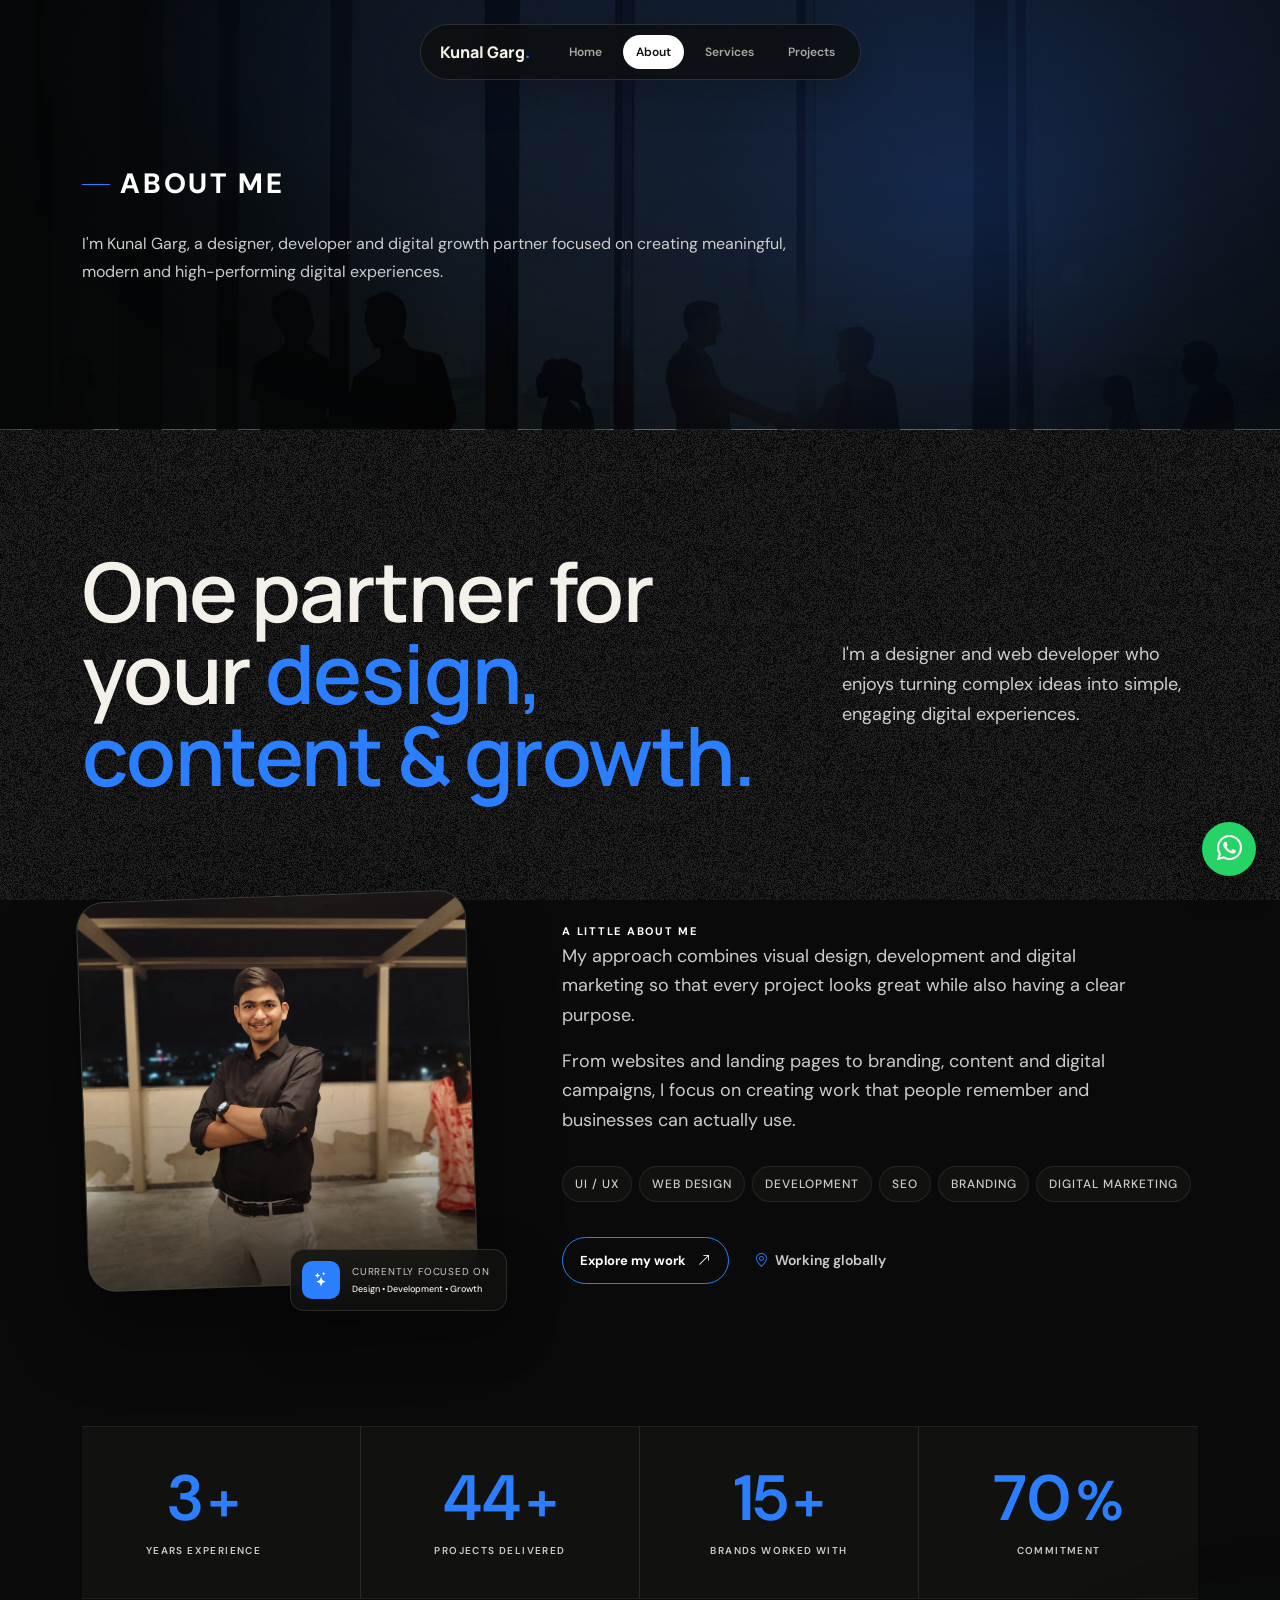
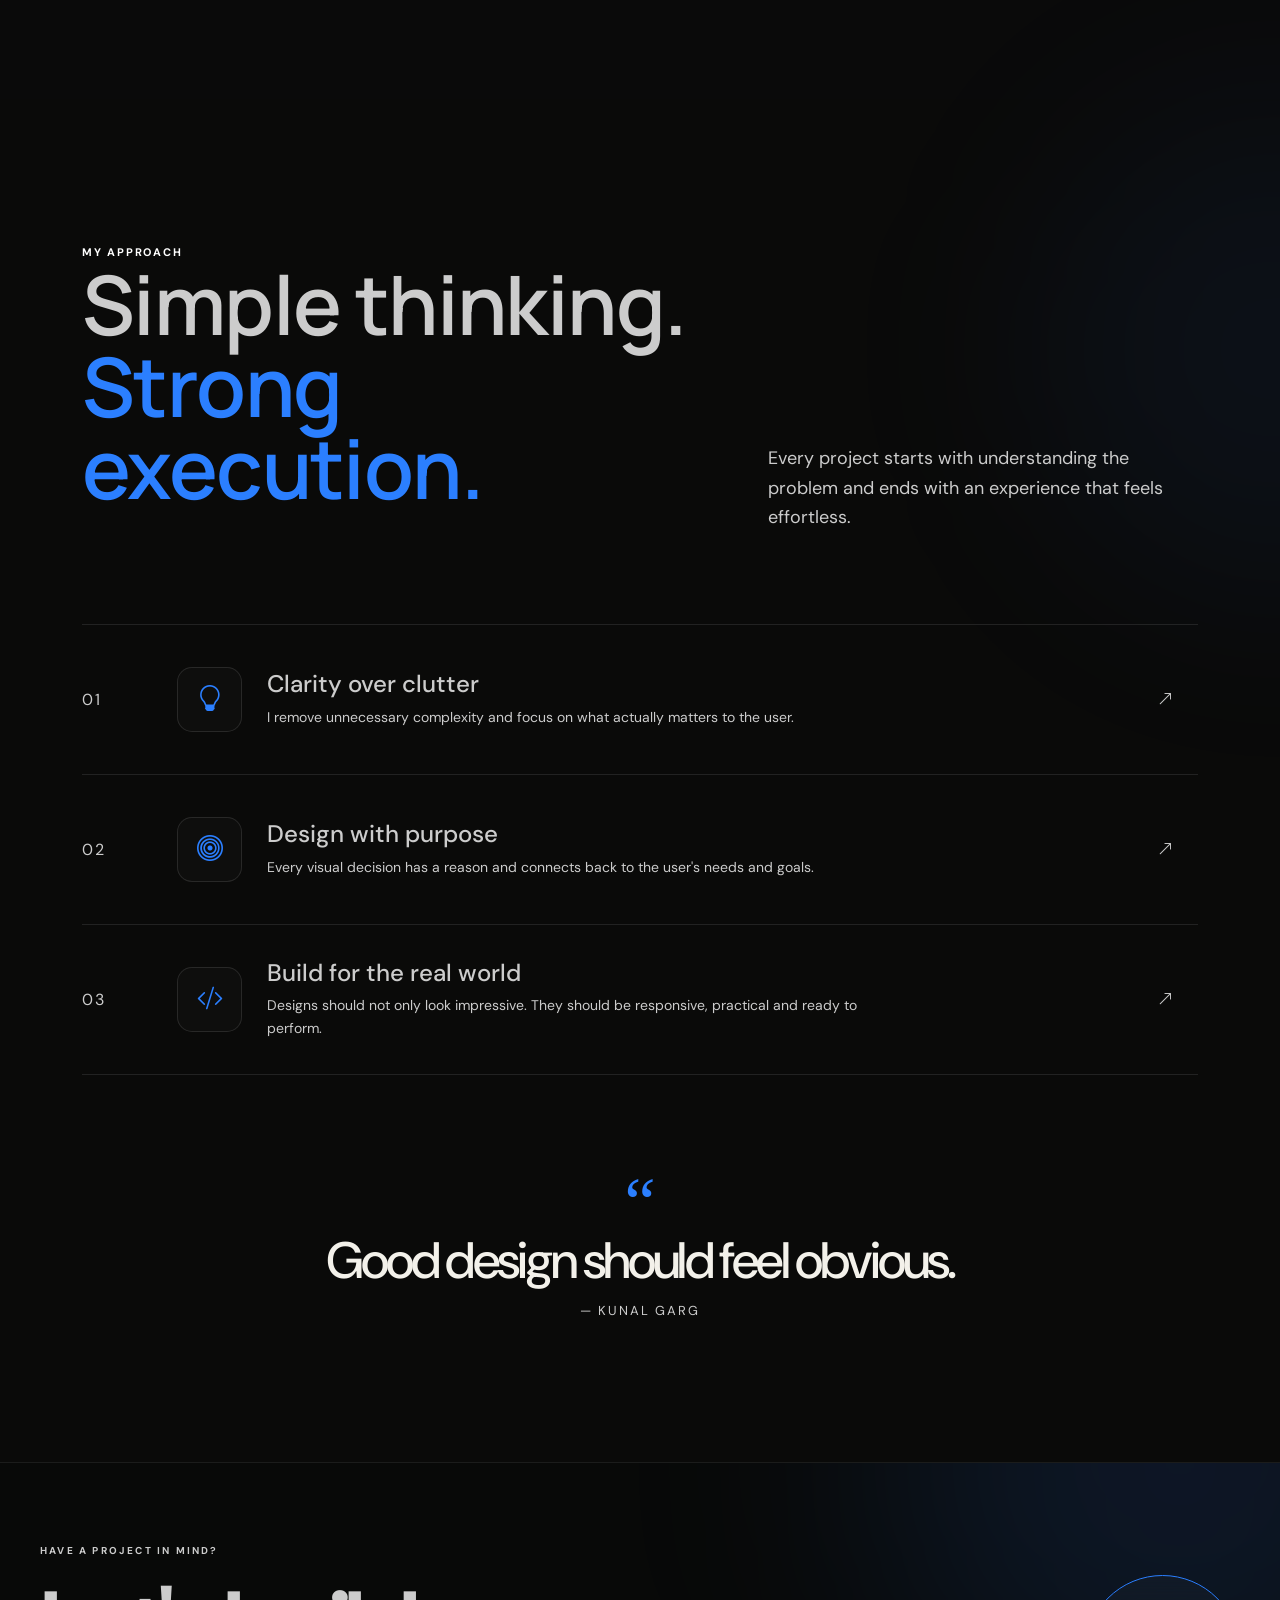
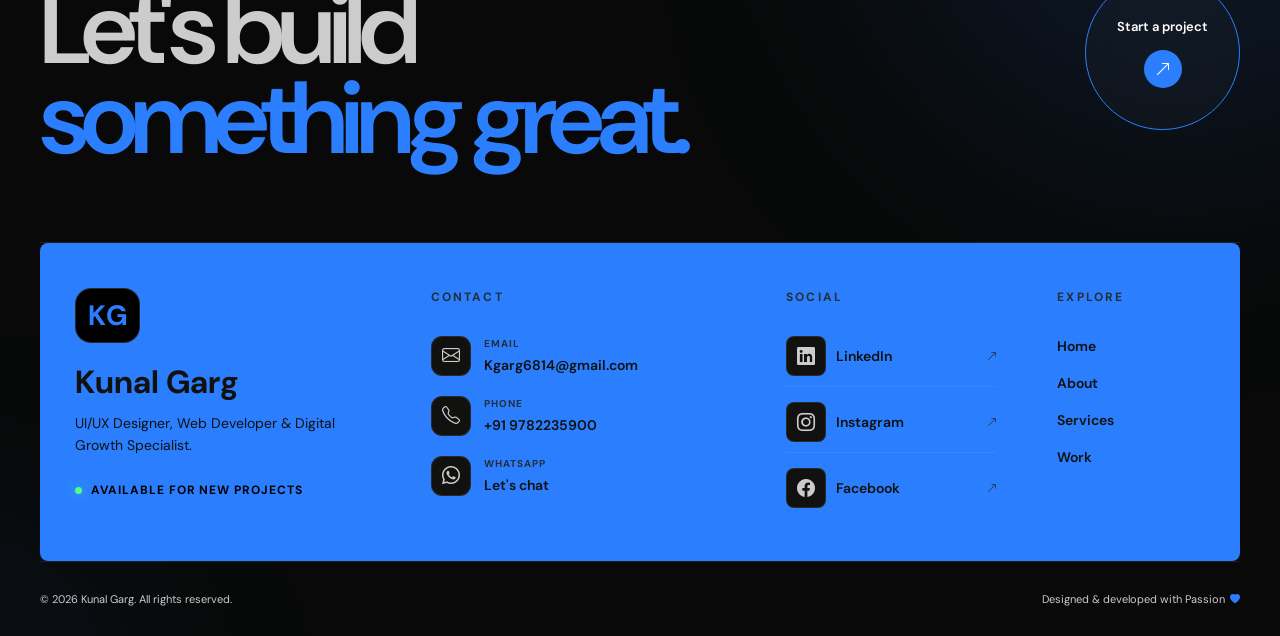
==== about.html @ 6b9005f3 "Add files via upload Updated Code files" ====
<!doctype html>
<html lang="en">

<head>
  <meta charset="utf-8">
  <meta name="viewport" content="width=device-width,initial-scale=1">
  <title>About — Kunal Garg</title>
  <link rel="stylesheet" href="https://cdn.jsdelivr.net/npm/bootstrap@5.3.8/dist/css/bootstrap.min.css">
  <link rel="stylesheet" href="https://cdn.jsdelivr.net/npm/bootstrap-icons@1.13.1/font/bootstrap-icons.min.css">
  <link rel="stylesheet" href="assets/css/style.css">
</head>

<body>
  <div class="noise"></div>
  <div class="progress"></div>
  <header class="site-header">
    <div class="header-shell">
      <a href="index.html" class="brand">Kunal Garg<span>.</span></a>
      <nav class="main-nav">
        <a href="index.html" class="">Home</a>
        <a href="about.html" class="active">About</a>
        <a href="services.html" class="">Services</a>
        <a href="projects.html" class="">Projects</a>
      </nav>
      <a class="header-cta" href="index.html#contact">Let's Talk</a>
      <button class="mobile-toggle" aria-label="Menu"><i></i><i></i></button>
    </div>
  </header>

  <main class="about-page">

    <!-- =====================================================
         ABOUT HERO BANNER
    ====================================================== -->

    <section class="about-top-banner page_top_banner">
      <div class="container">
        <div class="top_banner_inner">
          <div class="top_banner_lable reveal delay-2">
            <span class="banner-line"></span>
            ABOUT ME
          </div>
          <p class="reveal delay-3">
            I'm Kunal Garg, a designer, developer and digital
            growth partner focused on creating meaningful,
            modern and high-performing digital experiences.
          </p>
        </div>
      </div>
    </section>


    <section class="main_section_padding">
      <div class="container">
        <div class="row">
          <div class="col-md-8">
            <h1 class="display reveal delay-3">
             One partner for your <span class="highlighted_txt">design, content & growth.</span>
            </h1>
          </div>
          <div class="col-md-4 align-content-center">
              <p class="section-lead reveal delay-3">
                I'm a designer and web developer who enjoys
                turning complex ideas into simple, engaging
                digital experiences.
              </p>

          </div>
        </div>
        <div class="about-main-grid">
          <!-- IMAGE -->
          <div class="about-photo-column reveal left">
            <div class="about-photo-wrap">
              <div class="about-photo">
                <img src="assets/images/kunal-abt-img.webp" alt="Kunal Garg">
              </div>
            </div>
            <!-- Small floating card -->
            <div class="about-photo-card">
              <div class="photo-card-icon">
                <i class="bi bi-stars"></i>
              </div>
              <div>
                <small>Currently focused on</small>
                <strong>
                  Design • Development • Growth
                </strong>
              </div>
            </div>
          </div>

          <!-- CONTENT -->
          <div class="about-content reveal right">
            <span class="eyebrow">
              A LITTLE ABOUT ME
            </span>
            <div class="about-description">
              <p class="section-lead reveal visible">
                My approach combines visual design,
                development and digital marketing so that
                every project looks great while also having
                a clear purpose.
              </p>

              <p class="section-lead reveal visible">
                From websites and landing pages to branding,
                content and digital campaigns, I focus on
                creating work that people remember and
                businesses can actually use.
              </p>

            </div>


            <!-- SKILLS -->

            <div class="about-skills">

              <span>UI / UX</span>
              <span>WEB DESIGN</span>
              <span>DEVELOPMENT</span>
              <span>SEO</span>
              <span>BRANDING</span>
              <span>DIGITAL MARKETING</span>

            </div>


            <!-- CTA -->

            <div class="about-actions">

              <a href="#work" class="outline-btn">

                Explore my work

                <i class="bi bi-arrow-up-right"></i>

              </a>

              <span class="about-location">

                <i class="bi bi-geo-alt"></i>

                Working globally

              </span>

            </div>

          </div>

        </div>


        <!-- =================================================
                 STATS
            ================================================== -->

        <div class="about-stats reveal delay-1">

          <div class="about-stat">

            <div class="stat-number">
              <span class="counter" data-target="4">
                0
              </span>
              <span class="stat-plus">+</span>
            </div>

            <span class="stat-label">
              Years Experience
            </span>

          </div>


          <div class="about-stat">

            <div class="stat-number">
              <span class="counter" data-target="50">
                0
              </span>
              <span class="stat-plus">+</span>
            </div>

            <span class="stat-label">
              Projects Delivered
            </span>

          </div>


          <div class="about-stat">

            <div class="stat-number">
              <span class="counter" data-target="20">
                0
              </span>
              <span class="stat-plus">+</span>
            </div>

            <span class="stat-label">
              Brands Worked With
            </span>

          </div>


          <div class="about-stat">

            <div class="stat-number">
              <span class="counter" data-target="100">
                0
              </span>
              <span class="stat-plus">%</span>
            </div>

            <span class="stat-label">
              Commitment
            </span>

          </div>

        </div>

      </div>

    </section>


    <!-- =====================================================
         APPROACH
    ====================================================== -->

    <section class="about-approach">
      <div class="container">
        <div class="approach-header">
          <div class="reveal">
            <span class="eyebrow">
              MY APPROACH
            </span>

            <h2 class="display">
              Simple thinking.
              <span class="highlighted_txt">Strong execution.</span>
            </h2>

          </div>

          <p class="section-lead reveal delay-1">
            Every project starts with understanding the problem
            and ends with an experience that feels effortless.
          </p>

        </div>


        <div class="approach-list">

          <!-- 01 -->

          <div class="approach-item reveal delay-1">

            <div class="approach-number">
              01
            </div>

            <div class="approach-icon">
              <i class="bi bi-lightbulb"></i>
            </div>

            <div class="approach-content">

              <h3>
                Clarity over clutter
              </h3>

              <p>
                I remove unnecessary complexity and focus
                on what actually matters to the user.
              </p>

            </div>

            <div class="approach-arrow">
              <i class="bi bi-arrow-up-right"></i>
            </div>

          </div>


          <!-- 02 -->

          <div class="approach-item reveal delay-1">

            <div class="approach-number">
              02
            </div>

            <div class="approach-icon">
              <i class="bi bi-bullseye"></i>
            </div>

            <div class="approach-content">

              <h3>
                Design with purpose
              </h3>

              <p>
                Every visual decision has a reason and
                connects back to the user's needs and goals.
              </p>

            </div>

            <div class="approach-arrow">
              <i class="bi bi-arrow-up-right"></i>
            </div>

          </div>


          <!-- 03 -->

          <div class="approach-item reveal delay-2">

            <div class="approach-number">
              03
            </div>

            <div class="approach-icon">
              <i class="bi bi-code-slash"></i>
            </div>

            <div class="approach-content">

              <h3>
                Build for the real world
              </h3>

              <p>
                Designs should not only look impressive.
                They should be responsive, practical and
                ready to perform.
              </p>

            </div>

            <div class="approach-arrow">
              <i class="bi bi-arrow-up-right"></i>
            </div>

          </div>

        </div>


        <!-- Bottom quote -->

        <div class="about-quote reveal delay-1">

          <span class="quote-mark">“</span>

          <p>
            Good design should feel obvious.
          </p>

          <span class="quote-caption">
            — Kunal Garg
          </span>

        </div>

      </div>

    </section>

  </main>

  <footer class="portfolio-footer">
    <div class="footer-container">
      <div class="footer-cta reveal delay-2">
        <div class="footer-cta-content">

          <span class="footer-eyebrow">
            HAVE A PROJECT IN MIND?
          </span>

          <h2>
            Let's build
            <span>something great.</span>
          </h2>

        </div>

        <a href="#contact" class="footer-cta-btn">
          <span>Start a project</span>
          <i class="bi bi-arrow-up-right"></i>
        </a>

      </div>

      <div class="footer-main delay-3 reveal">
        <!-- BRAND -->
        <div class="footer-brand">
          <a href="index.html" class="footer-logo">
            K<span>G</span>
          </a>

          <h3>Kunal Garg</h3>

          <p>
            UI/UX Designer, Web Developer &
            Digital Growth Specialist.
          </p>

          <div class="footer-status">
            <span></span>
            Available for new projects
          </div>

        </div>


        <!-- CONTACT -->

        <div class="footer-column">

          <span class="footer-column-title">
            CONTACT
          </span>


          <a href="mailto:Kgarg6814@gmail.com" class="footer-contact-item">

            <div class="footer-icons">
              <i class="bi bi-envelope"></i>
            </div>

            <div>
              <small>Email</small>
              <strong>Kgarg6814@gmail.com</strong>
            </div>

          </a>


          <a href="tel:+919782235900" class="footer-contact-item">

            <div class="footer-icons">
              <i class="bi bi-telephone"></i>
            </div>

            <div>
              <small>Phone</small>
              <strong>+91 9782235900</strong>
            </div>

          </a>


          <a href="https://wa.me/+919782237999" target="_blank" class="footer-contact-item">

            <div class="footer-icons whatsapp-icon">
              <i class="bi bi-whatsapp"></i>
            </div>

            <div>
              <small>WhatsApp</small>
              <strong>Let's chat</strong>
            </div>

          </a>

        </div>


        <!-- SOCIAL -->

        <div class="footer-column">
          <span class="footer-column-title">
            SOCIAL
          </span>
          <div class="footer-social-list">
            <a href="https://www.linkedin.com/in/kunal-garg-26b4a5364?utm_source=share_via&utm_content=profile&utm_medium=member_android"
              target="_blank" class="footer-social-link ">
              <span>
                <i class="bi bi-linkedin"></i>
                LinkedIn
              </span>
              <i class="bi bi-arrow-up-right"></i>
            </a>

            <a href="https://www.instagram.com/brandora_digit?igsh=MWo5YmxwMGpnbDJoMA==" target="_blank"
              class="footer-social-link ">
              <span>
                <i class="bi bi-instagram"></i>
                Instagram
              </span>
              <i class="bi bi-arrow-up-right"></i>
            </a>

            <a href="https://www.facebook.com/share/199PNp9GaW/" target="_blank" class="footer-social-link ">
              <span>
                <i class="bi bi-facebook"></i>
                Facebook
              </span>
              <i class="bi bi-arrow-up-right"></i>
            </a>

          </div>

        </div>


        <!-- NAVIGATION -->
        <div class="footer-column">
          <span class="footer-column-title">
            EXPLORE
          </span>

          <nav class="footer-nav">
            <a href="index.html">Home</a>
            <a href="about.html">About</a>
            <a href="services.html">Services</a>
            <a href="projects.html">Work</a>
          </nav>

        </div>

      </div>

      <div class="footer-bottom">
        <span>
          © 2026 Kunal Garg. All rights reserved.
        </span>

        <span class="footer-made">
          Designed & developed with Passion
          <i class="bi bi-heart-fill"></i>
        </span>
      </div>
    </div>
  </footer>

  <!-- floating whatsapp btn -->
  <a class="whatsapp" href="https://wa.me/+919782237999" target="_blank" rel="noopener" aria-label="WhatsApp">
    <i class="bi bi-whatsapp"></i>
  </a>

  <button class="backtop" aria-label="Back to top"><i class="bi bi-arrow-up"></i></button>
  <div class="media-modal">
    <div class="modal-inner"></div>
  </div>
  <script src="https://cdn.jsdelivr.net/npm/bootstrap@5.3.8/dist/js/bootstrap.bundle.min.js"></script>
  <script src="assets/js/main.js"></script>
---- assets/css/style.css ----
@import url('https://fonts.googleapis.com/css2?family=DM+Sans:wght@400;500;600;700&family=Manrope:wght@400;500;600;700;800&display=swap');

:root {
  --bg: #0a0a0a;
  --bg-soft: #11110f;
  --paper: #f2f0e9;
  --light-txt: #cccccc;
  --ink: #242e38;
  --muted: #8d8b84;
  --line: rgba(255, 255, 255, .13);
  --line-dark: rgba(0, 0, 0, .12);
  --accent: #2b7fff;
  --white: #fff;
  --radius: 28px;
  --ease: cubic-bezier(.22, 1, .36, 1);
}

* {
  box-sizing: border-box
}

html {
  scroll-behavior: smooth
}

body {
  margin: 0;
  background: var(--bg);
  color: #f3f1ea;
  font-family: "DM Sans", sans-serif;
  overflow-x: hidden;
  -webkit-font-smoothing: antialiased;
}

body:before {
  content: "";
  position: fixed;
  inset: 0;
  pointer-events: none;
  z-index: -3;
  background: radial-gradient(circle at 50% 0, rgba(255, 255, 255, .055), transparent 38%);
}

main {
  position: relative;
  z-index: 1100;
}

.noise {
  position: fixed;
  inset: 0;
  z-index: 1000;
  pointer-events: none;
  opacity: .095;
  background-image: url("../noise.gif");
  background-size: 500px 700px;
  mix-blend-mode: screen;
}

a {
  text-decoration: none !important;
  color: inherit;
}

h2,
h3,
h4 {
  color: var(--light-txt);
}

.highlighted_txt {
  color: var(--accent);
}

.container {
  width: min(1180px, calc(100% - 44px));
  margin: auto
}

.section {
  padding: 150px 0;
  position: relative
}

.eyebrow {
  color: var(--white);
  text-transform: uppercase;
  letter-spacing: .16em;
  font-size: 11px;
  font-weight: 700;
  margin-bottom: 22px;
}

.display {
  font-family: "Manrope", sans-serif;
  font-weight: 600;
  letter-spacing: -1.6px;
  font-size: clamp(46px, 7vw, 82px);
  line-height: 100%;
  margin-bottom: 40px;
}

.section-lead {
  max-width: 650px;
  color: var(--light-txt);
  font-size: 18px;
  line-height: 1.65
}

.progress {
  position: fixed;
  top: 0;
  left: 0;
  width: 0;
  height: 2px;
  background: var(--accent);
  z-index: 2000
}

.site-header {
  position: fixed;
  top: 24px;
  left: 0;
  right: 0;
  z-index: 1199;
  display: flex;
  justify-content: center;
  pointer-events: none;
}

.header-shell {
  pointer-events: auto;
  display: flex;
  align-items: center;
  gap: 26px;
  padding: 10px 12px 10px 19px;
  border: 1px solid rgba(255, 255, 255, .13);
  border-radius: 999px;
  background: rgba(13, 13, 13, .72);
  backdrop-filter: blur(18px);
  -webkit-backdrop-filter: blur(18px);
  transition: 0.3s ease-in-out;
  box-shadow: 0 12px 40px rgba(0, 0, 0, .2);
}

.site-header.scrolled .header-shell {
  padding: 6px 8px 6px 15px;
  gap: 18px;
  background: var(--accent);
  border-color: transparent;
  color: #101010;
  transform: translateY(-10px) scale(.94);
  box-shadow: 0 18px 45px rgba(0, 0, 0, .32);
}

.brand {
  font-weight: 800;
  font-family: "Manrope";
  font-size: 16px;
  white-space: nowrap
}

.brand span {
  color: var(--accent)
}

.site-header.scrolled .brand span {
  color: #111
}

.main-nav {
  display: flex;
  align-items: center;
  gap: 8px
}

.main-nav a {
  padding: 8px 13px;
  border-radius: 999px;
  text-decoration: none;
  color: #aaa8a0;
  font-size: 12px;
  font-weight: 600;
  transition: .3s;
}

.main-nav a:hover,
.main-nav a.active {
  background: #fff;
  color: #111
}

.site-header.scrolled .main-nav a {
  color: #111
}

.site-header.scrolled .main-nav a:hover,
.site-header.scrolled .main-nav a.active {
  background: #111;
  color: #fff
}

.header-cta,
.mobile-toggle {
  display: none
}

/* .hero {
  min-height: 100svh;
  padding: 160px 0 50px;
  display: flex;
  align-items: center
}

.hero-grid {
  display: grid;
  grid-template-columns: 1fr minmax(330px, 470px) 1fr;
  align-items: center;
  gap: 30px;
  width: 100%;
}

.hero-name-line {
  display: flex;
  align-items: center;
  gap: 12px;
  color: var(--accent);
  font-size: 28px;
  font-weight: 600;
}

.hero-name-line:before {
  content: "";
  width: 34px;
  height: 1px;
  background: #777;
}

.hero-side {
  color: #a09e96;
}

.hero-side p {
  max-width: 320px;
  line-height: 1.7;
  font-size: 16px;
  color: var(--light-txt);
}

.hero-side.right {
  justify-self: end;
}

.hero-portrait-wrap {
  text-align: center;
}

.hero-portrait-wrap .scale {
  transition: transform 1.2s var(--ease);
}

.hero-portrait-wrap:hover .scale {
  transform: scale(1.025)
}

.hero-portrait {
  width: min(400px, 72vw);
  margin: auto;
  border-radius: 210px 210px 30px 30px;
  object-fit: cover;
  display: block;
  background: #252522;
  border: 1px solid rgba(255, 255, 255, .14);
}

.hero-portrait img {
  width: 100%;
  height: 100%;
  object-fit: cover;
  border-radius: 20px;
  margin-top: -50px;
}

.portrait-fallback {
  width: min(390px, 72vw);
  margin: auto;
  border-radius: 210px 210px 30px 30px;
  display: grid;
  place-items: center;
  background: #20201d;
  font: 800 110px "Manrope";
  color: #d7d5ce;
} */

.hi-switch {
  display: inline-flex;
  align-items: center;
  gap: 6px;
  margin-top: -18px;
  position: relative;
  padding: 10px 18px;
  border: 1px solid var(--line);
  background: rgba(20, 20, 18, .85);
  border-radius: 999px;
  font-weight: 700;
  font-size: 16px;
  box-shadow: 0 10px 35px rgba(0, 0, 0, .25);
}

.hi-icon {
  font-size: 18px;
  display: inline-block;
  transform-origin: 70% 80%
}

/* .hero-bottom {
  display: flex;
  justify-content: space-between;
  align-items: center;
  margin-top: 40px
}

.scroll-arrow {
  width: 44px;
  height: 44px;
  border: 1px solid var(--line);
  border-radius: 50%;
  display: grid;
  place-items: center;
  color: #aaa
} */

.work-heading {
  display: flex;
  justify-content: space-between;
  align-items: end;
  gap: 30px;
  margin-bottom: 55px
}

.work-grid {
  display: grid;
  grid-template-columns: repeat(2, 1fr);
  gap: 55px 22px
}

.work-cta {
  margin-top: 60px;
  text-align: center;
}

.work-card {
  display: block;
  text-decoration: none;
  min-width: 0
}

.work-card.large {
  grid-column: span 2
}

.media-frame {
  position: relative;
  overflow: hidden;
  border-radius: var(--radius);
  background: #1a1a18;
  aspect-ratio: 1.45/1
}

.work-card.large .media-frame {
  aspect-ratio: 2.05/1
}

.media-frame img,
.media-frame video {
  width: 100%;
  height: 100%;
  object-fit: cover;
  display: block;
  transition: 1s var(--ease);
  filter: saturate(.8)
}

.work-card:hover .media-frame img,
.work-card:hover .media-frame video {
  transform: scale(1.055);
  filter: saturate(1)
}

.media-overlay {
  position: absolute;
  inset: 0;
  background: linear-gradient(135deg, rgba(0, 0, 0, .1), rgba(0, 0, 0, .4));
  transition: .5s
}

.work-card:hover .media-overlay {
  background: rgba(0, 0, 0, .12)
}

.media-badge,
.play-btn {
  position: absolute;
  top: 18px;
  right: 18px;
  padding: 8px 14px;
  border-radius: 999px;
  background: rgba(255, 255, 255, .9);
  color: #111;
  font-size: 16px;
  letter-spacing: 0.8px;
  font-weight: 800;
  backdrop-filter: blur(10px);
}

.play-btn {
  width: 54px;
  height: 54px;
  padding: 0;
  display: grid;
  place-items: center;
  top: 50%;
  right: 50%;
  transform: translate(50%, -50%);
  font-size: 23px;
  opacity: .95
}

.work-meta {
  display: flex;
  justify-content: space-between;
  gap: 20px;
  padding: 20px 4px 0
}

.work-meta h3 {
  font: 600 28px "Manrope";
  letter-spacing: -.035em;
  margin: 0 0 7px;
}

.work-meta p {
  color: var(--light-txt);
  font-size: 16px;
  line-height: 1.55;
  margin: 0;
  max-width: 480px;
}

.work-type {
  font-size: 13px;
  color: var(--light-txt);
  text-transform: uppercase;
  letter-spacing: .13em;
  white-space: nowrap;
  padding-top: 5px
}

.outline-btn {
  display: inline-flex;
  align-items: center;
  gap: 12px;
  padding: 13px 17px;
  border: 1px solid var(--accent);
  border-radius: 999px;
  text-decoration: none;
  font-size: 13px;
  font-weight: 700;
  transition: .35s var(--ease);
  color: var(--white);

}

.outline-btn:hover {
  background: var(--accent);
  color: #111;
  border-color: var(--bg-soft);
  transform: translateY(-3px)
}

/* About us page*/

.about-top-banner {
  background: radial-gradient(circle at 80% 50%, rgba(50, 120, 255, .11), transparent 32%), url('../images/about-us-banner.jpg');
}

.services_top_banner {
  background: radial-gradient(circle at 80% 50%, rgba(50, 120, 255, .11), transparent 32%), url('../images/services-banner.jpg');
}

.page_top_banner {
  position: relative;
  min-height: 430px;
  isolation: isolate;
  display: flex;
  align-items: center;
  overflow: hidden;
  border-bottom: 1px solid rgba(255, 255, 255, .07);
}

.page_top_banner::before {
  content: "";
  position: absolute;
  inset: 0;
  z-index: -1;
  background:
    /* subtle blue glow */
    radial-gradient(circle at 75% 45%,
      rgba(50, 120, 255, 0.18) 0%,
      rgba(50, 120, 255, 0.05) 25%,
      transparent 55%),

    /* dark side gradient */
    linear-gradient(90deg,
      rgba(5, 6, 6, 0.96) 0%,
      rgba(5, 6, 6, 0.82) 20%,
      rgba(5, 6, 6, 0.55) 35%,
      rgba(5, 6, 6, 0.78) 100%),

    /* overall darkness */
    linear-gradient(180deg,
      rgba(5, 6, 6, 0.45) 0%,
      rgba(5, 6, 6, 0.60) 100%);
}

/* Extra soft contrast layer */
.page_top_banner::after {
  content: "";
  position: absolute;
  width: 100%;
  height: 500px;
  right: -150px;
  top: -200px;
  border-radius: 50%;
  background: rgba(50, 120, 255, .08);
  filter: blur(100px);
  pointer-events: none;
}

.top_banner_inner {
  position: relative;

  z-index: 2;

  max-width: 900px;

  padding: 100px 0 80px;
}


.top_banner_lable {
  display: flex;
  align-items: center;
  gap: 10px;
  margin-bottom: 25px;
  color: var(--white);
  font-size: 28px;
  font-weight: 800;
  letter-spacing: .10em;
  text-transform: uppercase;
}

.banner-line {
  width: 28px;

  height: 1px;

  background: var(--accent);
}

.top_banner_inner h1 {
  margin: 0;
  max-width: 950px;
  font-size: clamp(55px, 7vw, 92px);
  line-height: .91;
  letter-spacing: -.06em;
  font-weight: 600;
}


.top_banner_inner h1 span {
  color: var(--accent);
  display: block;
}


.top_banner_inner p {
  max-width: 720px;
  margin: 20px 0 0;
  color: var(--light-txt);
  font-size: 16px;
  line-height: 1.75;
}

/* =========================================================
   ABOUT MAIN
========================================================= */

.main_section_padding {
  padding: 120px 0 100px;
}


.about-main-grid {
  display: grid;
  grid-template-columns: 420px 1fr;
  align-items: center;
  gap: 60px;
  margin-top: 40px;
}


/* =========================================================
   IMAGE
========================================================= */

.about-photo-column {
  position: relative;

  padding: 20px 30px 40px 0;
}


.about-photo-wrap {
  position: relative;

  width: 100%;

  aspect-ratio: 1 / 1;
}


.about-photo {
  position: relative;

  width: 100%;
  height: 100%;

  overflow: hidden;

  border-radius: 28px;

  border: 1px solid rgba(255, 255, 255, .14);

  background: #1b1c1a;

  box-shadow:
    0 35px 80px rgba(0, 0, 0, .45);

  transform: rotate(-2deg);

  transition:
    transform .8s cubic-bezier(.22, 1, .36, 1);
}


.about-photo::before {
  content: "";

  position: absolute;

  inset: 0;

  z-index: 2;

  background:
    linear-gradient(180deg,
      transparent 50%,
      rgba(0, 0, 0, .65));

  pointer-events: none;
}


.about-photo img {
  width: 100%;
  height: 100%;

  object-fit: cover;

  filter: saturate(.85);

  transition:
    transform 1s cubic-bezier(.22, 1, .36, 1);
}


.about-photo-wrap:hover .about-photo {
  transform: rotate(0deg) scale(1.02);
}


.about-photo-wrap:hover img {
  transform: scale(1.05);
}

/* =========================================================
   FLOATING IMAGE CARD
========================================================= */

.about-photo-card {
  position: absolute;

  z-index: 10;

  right: -5px;

  bottom: 15px;

  display: flex;

  align-items: center;

  gap: 12px;

  max-width: 230px;

  padding: 11px 16px 11px 11px;

  border: 1px solid rgba(255, 255, 255, .12);

  border-radius: 14px;

  background: rgba(18, 18, 17, .82);

  backdrop-filter: blur(16px);

  box-shadow: 0 20px 50px rgba(0, 0, 0, .35);

  animation: aboutFloat 5s ease-in-out infinite;
}


@keyframes aboutFloat {

  0%,
  100% {
    transform: translateY(0);
  }

  50% {
    transform: translateY(-8px);
  }

}


.photo-card-icon {
  width: 38px;
  height: 38px;

  flex-shrink: 0;

  display: grid;

  place-items: center;

  border-radius: 10px;

  background: var(--accent);

  color: white;

  font-size: 14px;
}


.about-photo-card small {
  display: block;

  margin-bottom: 4px;

  color: var(--light-txt);

  font-size: 10px;

  text-transform: uppercase;

  letter-spacing: .08em;
}


.about-photo-card strong {
  display: block;

  color: var(--paper);

  font-size: 9px;

  font-weight: 500;

  line-height: 1.4;
}


/* =========================================================
   ABOUT CONTENT
========================================================= */

.about-content {
  max-width: 650px;
}

.about-description {
  max-width: 570px;
}

.about-description p:last-child {
  margin-bottom: 0;
}


/* =========================================================
   SKILLS
========================================================= */

.about-skills {
  display: flex;

  flex-wrap: wrap;

  gap: 7px;

  margin-top: 30px;
}


.about-skills span {
  padding: 8px 12px;
  border: 1px solid rgba(255, 255, 255, .09);
  border-radius: 100px;
  color: var(--light-txt);
  background: var(--bg-soft);
  font-size: 12px;
  font-weight: 500;
  letter-spacing: .08em;
  transition: .3s ease;
}

.about-skills span:hover {
  background-color: var(--accent);
  border-color: var(--accent);
  color: var(--bg-soft);
  transform: translateY(-2px);
}


/* =========================================================
   BUTTON
========================================================= */

.about-actions {
  display: flex;

  align-items: center;

  gap: 25px;

  margin-top: 35px;
}

.about-location {
  display: flex;
  align-items: center;
  gap: 7px;
  color: var(--light-txt);
  font-size: 14px;
  font-weight: 600;
}


.about-location i {
  color: var(--accent);
}


/* =========================================================
   STATS
========================================================= */

.about-stats {
  display: grid;
  grid-template-columns: repeat(4, 1fr);
  margin-top: 100px;
  border-top: 1px solid rgba(255, 255, 255, .10);
  border-bottom: 1px solid rgba(255, 255, 255, .10);
}


.about-stat {
  position: relative;
  display: flex;
  justify-content: center;
  flex-direction: column;
  align-items: center;
  padding: 40px 35px;
  border-right: 1px solid rgba(255, 255, 255, .10);
  background-color: var(--bg-soft);
}


.about-stat:first-child {
  padding-left: 0;
}


.about-stat:last-child {
  border-right: 0;
}


.stat-number {
  display: flex;
  align-items: baseline;
  color: var(--accent);
  font-size: clamp(50px, 5vw, 82px);
  line-height: 1;
  font-weight: 600;
}


.stat-plus {
  margin-left: 5px;
  color: var(--accent);
  font-size: 56px;
}

.stat-label {
  display: block;
  margin-top: 12px;
  color: var(--light-txt);
  font-size: 10px;
  font-weight: 600;
  letter-spacing: .14em;
  text-transform: uppercase;
}


/* =========================================================
   APPROACH
========================================================= */

.about-approach {
  position: relative;

  padding: 140px 0 120px;

  background: #0a0a09;
}


.about-approach::before {
  content: "";

  position: absolute;

  width: 500px;
  height: 500px;

  right: -250px;
  top: 0;

  border-radius: 50%;

  background: rgba(50, 120, 255, .06);

  filter: blur(100px);

  pointer-events: none;
}


.approach-header {
  position: relative;

  z-index: 2;

  display: flex;

  justify-content: space-between;

  align-items: flex-end;

  gap: 30px;

  margin-bottom: 75px;
}

/* =========================================================
   APPROACH LIST
========================================================= */

.approach-list {
  position: relative;

  z-index: 2;

  border-top: 1px solid rgba(255, 255, 255, .10);
}


.approach-item {
  display: grid;

  grid-template-columns: 70px 65px 1fr 40px;

  align-items: center;

  gap: 25px;

  min-height: 150px;

  border-bottom: 1px solid rgba(255, 255, 255, .10);

  transition:
    padding .45s ease,
    background .45s ease;
}


.approach-item:hover {
  padding-left: 20px;

  background: rgba(50, 120, 255, .025);
}


.approach-number {
  color: var(--light-txt);
  font-size: 16px;
  letter-spacing: .12em;
}

.approach-icon {
  width: 65px;
  height: 65px;
  display: grid;
  place-items: center;
  border: 1px solid rgba(255, 255, 255, .11);
  border-radius: 15px;
  color: var(--accent);
  background: rgba(255, 255, 255, .02);
  font-size: 26px;
  transition: .4s ease;
}


.approach-item:hover .approach-icon {
  background: var(--accent);

  border-color: var(--accent);

  color: white;

  transform: rotate(-5deg) scale(1.05);
}


.approach-content h3 {
  margin: 0 0 7px;
  color: var(--light-txt);
  font-size: 24px;
  font-weight: 500;
}


.approach-content p {
  max-width: 600px;

  margin: 0;

  color: var(--light-txt);

  font-size: 14px;

  line-height: 1.65;
}


.approach-arrow {
  color: var(--light-txt);
  font-size: 15px;
  transition: .4s ease;
}


.approach-item:hover .approach-arrow {
  color: var(--accent);

  transform: rotate(45deg);
}


/* =========================================================
   QUOTE
========================================================= */

.about-quote {
  position: relative;

  z-index: 2;

  padding: 110px 0 20px;

  text-align: center;
}


.quote-mark {
  display: block;

  color: var(--accent);

  font-family: Georgia, serif;

  font-size: 70px;

  line-height: .5;
}


.about-quote p {
  margin: 15px 0 12px;
  font-size: clamp(32px, 4vw, 58px);
  line-height: 1;
  letter-spacing: -.055em;
  font-weight: 500;
}


.quote-caption {
  color: var(--light-txt);
  font-size: 13px;
  letter-spacing: .15em;
  text-transform: uppercase;
}


/* =========================================================
   TABLET
========================================================= */

@media (max-width: 991px) {

  .about-container {
    width: calc(100% - 50px);
  }


  .about-main-grid {
    grid-template-columns: 1fr;

    gap: 80px;
  }


  .about-photo-column {
    max-width: 500px;

    margin: auto;
  }


  .about-content {
    max-width: 700px;
  }


  .about-stats {
    grid-template-columns: 1fr 1fr;
  }


  .about-stat:nth-child(2) {
    border-right: 0;
  }


  .about-stat:nth-child(-n+2) {
    border-bottom: 1px solid rgba(255, 255, 255, .10);
  }


  .approach-header {
    flex-direction: column;

    align-items: flex-start;

    gap: 25px;
  }

}


/* =========================================================
   MOBILE
========================================================= */

@media (max-width: 600px) {

  .about-container {
    width: calc(100% - 32px);
  }


  .page_top_banner {
    min-height: 380px;
  }


  .top_banner_inner {
    padding: 80px 0 60px;
  }


  .top_banner_inner h1 {
    font-size: 52px;
  }


  .top_banner_inner p {
    font-size: 12px;
  }


  .main_section_padding {
    padding: 85px 0 70px;
  }


  .about-photo-column {
    padding-right: 15px;
  }


  .about-photo-card {
    right: -5px;

    bottom: 5px;

    max-width: 205px;
  }


  .about-content h2 {
    font-size: 43px;
  }


  .about-description p {
    font-size: 12px;
  }


  .about-actions {
    flex-wrap: wrap;
  }


  .about-stats {
    margin-top: 80px;
  }


  .about-stat {
    padding: 30px 20px;
  }


  .about-stat:first-child {
    padding-left: 20px;
  }


  .stat-number {
    font-size: 45px;
  }


  .stat-plus {
    font-size: 20px;
  }


  .stat-label {
    font-size: 7px;
  }


  .about-approach {
    padding: 90px 0;
  }


  .approach-header {
    margin-bottom: 50px;
  }


  .approach-header h2 {
    font-size: 46px;
  }

  .approach-item {
    grid-template-columns: 30px 48px 1fr;

    gap: 12px;

    min-height: 125px;
  }


  .approach-item:hover {
    padding-left: 8px;
  }


  .approach-icon {
    width: 45px;
    height: 45px;

    border-radius: 12px;

    font-size: 15px;
  }


  .approach-content h3 {
    font-size: 16px;
  }


  .approach-content p {
    font-size: 9px;
  }


  .approach-arrow {
    display: none;
  }


  .about-quote {
    padding-top: 80px;
  }


  .about-quote p {
    font-size: 35px;
  }

}

/* about end */

/* services page */

/* .services_tab_wrap p.section-lead {
  font-size: 13px;
  font-weight: 300;
  color: var(--paper);
}

.filter-tabs {
    display: flex;
    flex-wrap: wrap;
    gap: 10px;
    margin-bottom: 50px;
    margin-top: 20px;
}

.filter-btn {
    border: 1px solid var(--bg-soft);
    background: var(--bg-soft);
    color: var(--white);
    border-radius: 999px;
    padding: 10px 20px;
    letter-spacing: 0.9px;
    font: 500 14px "DM Sans";
    cursor: pointer;
    transition: .3s;
}

.filter-btn:hover, .filter-btn.active {
    background: var(--accent);
    color: var(--bg-soft);
    border-color: var(--accent);
}

.service-grid {
  display: grid;
  grid-template-columns: repeat(3, 1fr);
  gap: 10px
}

.service-card {
  min-height: 260px;
  border: 1px solid var(--line);
  border-radius: 24px;
  padding: 26px;
  background: linear-gradient(145deg, #121211, #0d0d0c);
  transition: .45s var(--ease);
}

.service-card:hover {
  transform: translateY(-7px);
  border-color: #5b5a54;
  background: #161614
}

.service-card.is-hidden {
  display: none
}

.service-card-top {
  display: flex;
  justify-content: space-between;
  align-items: center;
}

.service-card-top span.service-number {
  font-size: 18px;
  color: var(--light-txt);
}

.service-icon {
  width: 65px;
  height: 65px;
  border: 1px solid #34342f;
  border-radius: 15px;
  display: grid;
  place-items: center;
  color: var(--accent);
  font-size: 28px;
  background: #00000060;
  backdrop-filter: blur(2px);
}

.service-card h3 {
  font: 700 17px "Manrope";
  letter-spacing: -.025em;
  margin: 0 0 10px;
  line-height: 1.15
}

.service-card p {
  font-size: 13px;
  line-height: 1.6;
  color: #7e7c75;
  margin: 0
} */
/* services page new */
/* =========================================================
   SERVICES SECTION
========================================================= */

.services-section {
    position: relative;
    padding: 0 0px 100px;
    /* background: radial-gradient(circle at 15% 15%, rgba(45, 127, 249, .08), transparent 28%),
    radial-gradient(circle at 85% 70%, rgba(45, 127, 249, .06), transparent 30%),
    #0a0a0a; */
    overflow: hidden;
}


/* subtle background grid */

.services-section::before {
  content: "";
  position: absolute;
  inset: 0;
  pointer-events: none;

  background-image:
    linear-gradient(rgba(255, 255, 255, .018) 1px, transparent 1px),
    linear-gradient(90deg, rgba(255, 255, 255, .018) 1px, transparent 1px);

  background-size: 55px 55px;

  mask-image: linear-gradient(to bottom,
      rgba(0, 0, 0, .8),
      transparent 90%);
}


/* =========================================================
   INTRO
========================================================= */

.services-intro {
  position: relative;
  max-width: 760px;
  margin-bottom: 55px;
}

.services-eyebrow {
  display: inline-flex;
  align-items: center;
  gap: 8px;

  margin-bottom: 18px;

  color: var(--accent);
  font-size: 12px;
  font-weight: 700;
  letter-spacing: 1.5px;
}

.services-eyebrow i {
  font-size: 14px;
}

.services-intro h2 {
  margin: 0;

  font-size: clamp(38px, 5vw, 64px);
  line-height: 1.05;

  font-weight: 700;
  letter-spacing: -2.5px;
}

.services-intro h2 span {
  color: var(--accent);
}

.services-intro p {
  max-width: 620px;

  margin: 22px 0 0;

  color: #858585;
  font-size: 16px;
  line-height: 1.8;
}


/* =========================================================
   FILTER
========================================================= */

.services-filter-wrap {
  position: relative;
  margin-bottom: 28px;
}

.services-filter-heading {
  margin-bottom: 16px;
  color: var(--light-txt);
  font-size: 13px;
}

.services-filter-heading span {
  display: inline-flex;
  align-items: center;
  gap: 8px;
}

.services-filter-heading i {
  color: var(--accent);
}


/* Tabs */

.services-tabs {
  display: flex;
  flex-wrap: nowrap;
  gap: 8px;

  padding: 6px;

  border: 1px solid #242424;
  border-radius: 18px;

  background: rgba(18, 18, 18, .85);

  overflow-x: auto;
  scrollbar-width: none;
}

.services-tabs::-webkit-scrollbar {
  display: none;
}

.services-tabs .nav-item {
  flex: 0 0 auto;
}

.services-tabs .nav-link {
    border: 0;
    border-radius: 12px;
    padding: 10px 20px;
    color: var(--light-txt);
    background: transparent;
    font-size: 14px;
    font-weight: 500;
    letter-spacing: 1px;
    white-space: nowrap;
    transition: color .3s ease,
    background .3s ease,
    box-shadow .3s ease,
    transform .3s ease;
}

.services-tabs .nav-link:hover {
  color: #000000;
  background: var(--accent);
}

.services-tabs .nav-link.active {
  color: #000000;
  background: var(--accent);
  box-shadow:
    0 8px 25px rgba(45, 127, 249, .20);
}

.services-tabs .nav-link.active:hover {
  background: var(--accent);
}


/* =========================================================
   TAB CONTENT
========================================================= */

.services-tab-content {
  position: relative;
}

.services-tab-content .tab-pane {
  animation: servicesFade .45s ease both;
}

@keyframes servicesFade {

  from {
    opacity: 0;
    transform: translateY(12px);
  }

  to {
    opacity: 1;
    transform: translateY(0);
  }

}


/* =========================================================
   SERVICES GRID
========================================================= */

.services-grid {
  display: grid;

  grid-template-columns:
    repeat(3, minmax(0, 1fr));

  gap: 14px;
}


/* =========================================================
   SERVICE CARD
========================================================= */

.service-card {
    position: relative;
    min-height: 280px;
    padding: 28px;
    border: 1px solid #292929;
    border-radius: 24px;
    background: linear-gradient(145deg,
      rgba(25, 25, 25, .96),
      rgba(12, 12, 12, .96));
    overflow: hidden;
    transition: transform .4s cubic-bezier(.2, .8, .2, 1),
    border-color .4s ease,
    box-shadow .4s ease;
}


/* blue glow */

.service-card::before {
  content: "";

  position: absolute;

  width: 170px;
  height: 170px;

  right: -100px;
  bottom: -110px;

  border-radius: 50%;

  background: rgba(45, 127, 249, .15);

  filter: blur(35px);

  opacity: 0;

  transition: opacity .4s ease;
}


/* top highlight */

.service-card::after {
  content: "";

  position: absolute;

  left: 0;
  right: 0;
  top: 0;

  height: 1px;

  background:
    linear-gradient(90deg,
      transparent,
      rgba(45, 127, 249, .6),
      transparent);

  opacity: 0;

  transition: opacity .4s ease;
}


.service-card:hover {
  transform: translateY(-6px);

  border-color: rgba(45, 127, 249, .42);

  box-shadow:
    0 20px 50px rgba(0, 0, 0, .35),
    0 0 35px rgba(45, 127, 249, .05);
}

.service-card:hover::before,
.service-card:hover::after {
  opacity: 1;
}


/* =========================================================
   CARD TOP
========================================================= */

.service-top {
  display: flex;

  align-items: flex-start;
  justify-content: space-between;

  margin-bottom: 42px;
}


.service-icon {
  width: 58px;
  height: 58px;

  display: flex;
  align-items: center;
  justify-content: center;

  border: 1px solid #303030;
  border-radius: 16px;

  background: #111;

  color: var(--accent);

  font-size: 22px;

  transition:
    background .35s ease,
    border-color .35s ease,
    transform .35s ease;
}


.service-card:hover .service-icon {
  border-color: rgba(45, 127, 249, .5);
  background: rgba(45, 127, 249, .08);

  transform: translateY(-2px);
}


.service-number {
  color: var(--light-txt);
  font-size: 14px;
  font-weight: 700;
  letter-spacing: 1px;
  transition: color .3s ease;
}


.service-card:hover .service-number {
  color: var(--accent);
}


/* =========================================================
   CARD CONTENT
========================================================= */

.service-card h3 {
    position: relative;
    margin: 0 0 12px;
    color: var(--paper);
    font-size: 20px;
    font-weight: 500;
}


.service-card p {
    position: relative;
    max-width: 380px;
    margin: 0;
    color: var(--light-txt);
    font-size: 14px;
    line-height: 1.60;
}


/* =========================================================
   CATEGORY TAG
========================================================= */

.service-tag {
  position: absolute;

  left: 28px;
  bottom: 25px;

  display: inline-flex;
  align-items: center;

  padding: 6px 11px;

  border: 1px solid #292929;
  border-radius: 50px;

  color: #6f6f6f;

  background: #101010;

  font-size: 10px;
  font-weight: 600;
  letter-spacing: .5px;

  transition:
    color .3s ease,
    border-color .3s ease,
    background .3s ease;
}


.service-card:hover .service-tag {
  color: #fff;

  border-color: rgba(45, 127, 249, .35);

  background: rgba(45, 127, 249, .08);
}


/* =========================================================
   RESPONSIVE
========================================================= */

@media (max-width: 1199px) {

  .services-grid {
    grid-template-columns:
      repeat(2, minmax(0, 1fr));
  }

}


@media (max-width: 767px) {

  .services-section {
    padding: 75px 0;
  }

  .services-intro {
    margin-bottom: 38px;
  }

  .services-intro h2 {
    font-size: 38px;
    letter-spacing: -1.5px;
  }

  .services-intro p {
    font-size: 14px;
  }

  .services-tabs {
    border-radius: 15px;
  }

  .services-tabs .nav-link {
    padding: 10px 15px;
    font-size: 12px;
  }

  .services-grid {
    grid-template-columns: 1fr;
    gap: 12px;
  }

  .service-card {
    min-height: 285px;
    padding: 24px;
    border-radius: 20px;
  }

  .service-top {
    margin-bottom: 35px;
  }

  .service-card h3 {
    font-size: 18px;
  }

  .service-card p {
    font-size: 13px;
  }

  .service-tag {
    left: 24px;
    bottom: 22px;
  }

}


@media (max-width: 420px) {

  .services-intro h2 {
    font-size: 32px;
  }

  .service-card {
    min-height: 275px;
  }

}

/* services page new end */
.feedback {
  background: #121211
}

.testimonial-wrap {
  margin-top: 60px
}

.testimonial-slide {
  display: none;
  grid-template-columns: 1.5fr .7fr;
  border: 1px solid var(--line);
  border-radius: 32px;
  overflow: hidden;
  min-height: 510px;
}

.testimonial-slide.active {
  display: grid;
  animation: slideIn .7s var(--ease)
}

@keyframes slideIn {
  from {
    opacity: 0;
    transform: translateY(18px)
  }

  to {
    opacity: 1;
    transform: none
  }
}

.testimonial-main {
  padding: 55px
}

.quote {
  font: 800 70px "Manrope";
  line-height: .7;
  color: #55534e
}

.testimonial-main blockquote {
  font: 500 clamp(24px, 3vw, 42px) "Manrope";
  line-height: 1.18;
  letter-spacing: -.04em;
  margin: 25px 0 45px
}

.reviewer {
  display: flex;
  align-items: center;
  gap: 13px
}

.reviewer-avatar {
  width: 42px;
  height: 42px;
  border-radius: 50%;
  display: grid;
  place-items: center;
  background: #2a2a26;
  color: var(--accent);
  font-weight: 800
}

.reviewer strong {
  display: block;
  font-size: 13px
}

.reviewer small {
  display: block;
  color: var(--light-txt);
  margin-top: 3px
}

.result-panel {
  background: var(--accent);
  color: #111;
  padding: 55px;
  display: flex;
  flex-direction: column;
  justify-content: space-between
}

.result-panel strong {
  font: 800 90px "Manrope";
  letter-spacing: -.08em
}

.result-panel p {
  font-size: 16px;
  line-height: 1.6;
  max-width: 230px;
  font-weight: 600;
}

.slider-controls {
  display: flex;
  justify-content: space-between;
  align-items: center;
  margin-top: 20px
}

.slider-dots {
  display: flex;
  gap: 7px
}

.slider-dot {
  width: 7px;
  height: 7px;
  border: 0;
  border-radius: 50%;
  background: #45443f;
  padding: 0
}

.slider-dot.active {
  background: var(--accent)
}

.slider-arrows {
  display: flex;
  gap: 7px
}

.slider-arrows button {
  width: 42px;
  height: 42px;
  border: 1px solid #333;
  border-radius: 50%;
  background: transparent;
  color: #fff;
  cursor: pointer;
  transition: all 0.3s var(--ease);
}

.slider-arrows button:hover {
  background: var(--accent);
  color: #000;
}

.why-grid {
  display: grid;
  grid-template-columns: 1fr 1fr;
  gap: 80px;
  align-items: start
}

.why-list {
  border-top: 1px solid var(--line)
}

.why-item {
  padding: 27px 12px;
  border-bottom: 1px solid var(--line);
  display: grid;
  grid-template-columns: 35px 1fr;
  gap: 10px;
  transition: all 0.3s var(--ease);
}

.why-item:hover {
  background-color: var(--accent);
  color: var(--bg-soft);
}

.why-item:hover h3,
.why-item:hover p,
.why-item:hover .why-no {
  color: var(--bg-soft);
}

.why-item:hover i {
  transform: rotate(45deg);
  font-size: 18px;
}

.why-no {
  color: var(--light-txt);
  font-size: 22px;
}

.why-item h3 {
  margin: 0 0 7px;
  font: 600 24px "Manrope"
}

.why-item p {
  margin: 0;
  color: var(--light-txt);
  font-size: 15px;
  line-height: 1.6
}

.process {
  background: #f2f0e9;
  color: #111;
  width: 100%;
  max-width: 1440px;
  margin: 0 auto;
  padding: 40px;
  border-radius: 20px;
}

.process-head h2.display {
  color: var(--bg-soft);
  margin-bottom: 40px;
}

.process .eyebrow {
  color: var(--bg-soft);
}

.process-head .section-lead {
  color: #77756f;
}

.process-grid {
  display: grid;
  grid-template-columns: repeat(4, 1fr);
  gap: 12px;
  margin-top: 60px
}

.process-card {
  border: 1px solid var(--line-dark);
  border-radius: 25px;
  padding: 26px;
  min-height: 290px;
  transition: .4s
}

.process-card:hover {
  background: var(--bg-soft);
  color: #fff;
  transform: translateY(-7px)
}

.process-no {
  font: 700 13px "Manrope";
  color: #888;
  display: block;
  margin-bottom: 40px;
}

.process-card h3 {
  font: 700 24px "Manrope";
  margin: 0 0 10px;
  color: var(--muted);
}

.process-card p {
  font-size: 15px;
  line-height: 1.6;
  color: var(--muted);
  margin-bottom: 0;
  font-weight: 500;
}

.process-card:hover p,
.process-card:hover h3 {
  color: var(--light-txt);
}

.process-icon {
  width: 64px;
  height: 64px;
  display: grid;
  place-items: center;
  border: 1px solid rgba(255, 255, 255, .14);
  border-radius: 18px;
  background: rgba(255, 255, 255, .035);
  color: var(--accent);
  font-size: 35px;
  backdrop-filter: blur(12px);
  transition: .4s ease;
  margin-bottom: 20px;
}

.process-card:hover .process-icon {
  background: var(--accent);
  color: #fff;
  border-color: var(--accent);
  transform: translateY(-5px) rotate(-5deg);
}

.contact {
  background: var(--bg-soft);
  color: #111
}

.contact-grid {
  display: grid;
  grid-template-columns: 1fr 1fr;
  gap: 90px
}

.contact-form {
  display: grid;
  gap: 20px
}

.contact-form label {
  font-size: 12px;
  text-transform: uppercase;
  letter-spacing: .1em;
  color: var(--light-txt);
}

.contact-form input,
.contact-form select,
.contact-form textarea {
  display: block;
  width: 100%;
  margin-top: 8px;
  padding: 15px 10px;
  border-radius: 8px;
  border: 1px solid var(--white);
  background: transparent;
  outline: 0;
  font: 17px "DM Sans";
  color: var(--white);
}

.contact-form input:focus,
.contact-form select:focus,
.contact-form textarea:focus {
  border-color: var(--accent);
}

.contact-form textarea {
  resize: vertical
}

.form-row {
  display: grid;
  grid-template-columns: 1fr 1fr;
  gap: 18px
}

.contact-form button {
  width: max-content;
  background-color: transparent;
}

/* footer {
  background: var(--accent);
  border-top: 1px solid var(--line);
  padding: 65px 0 25px
}

.footer-grid {
  display: grid;
  grid-template-columns: 2fr 1fr 1fr 1fr;
  gap: 0px
}

.footer-brand {
  font: 800 28px "Manrope";
  color: var(--bg);
  margin-bottom: 10px;
  font-weight: 800;
}

.footer-grid p {
  color: #fff;
  font-size: 14px;
}

.footer-brand span {
  color: var(--accent)
}

footer small {
  display: block;
  color: var(--bg);
  text-transform: uppercase;
  letter-spacing: .1em;
  font-size: 12px;
  margin-bottom: 10px
}

footer a {
  font-size: 16px;
  text-decoration: none;
  color: var(--bg);
}

.footer-social {
  display: flex;
  flex-wrap: wrap;
  gap: 12px
}

.copyright {
  margin-top: 55px;
  padding-top: 20px;
  border-top: 1px solid var(--line);
  color: var(--bg);
  font-size: 10px
} */
/* =========================================================
   PREMIUM PORTFOLIO FOOTER
========================================================= */

.portfolio-footer {
  position: relative;

  overflow: hidden;

  background: #080908;

  color: #f3f1ea;

  border-top: 1px solid rgba(255, 255, 255, .08);
}

.portfolio-footer::before {
  content: "";
  position: absolute;
  width: 600px;
  height: 600px;
  right: -200px;
  top: -300px;
  border-radius: 50%;
  background: rgba(50, 120, 255, .12);
  filter: blur(130px);
  pointer-events: none;
}


.portfolio-footer::after {
  content: "";
  position: absolute;
  width: 400px;
  height: 400px;
  left: -250px;
  bottom: -250px;
  border-radius: 50%;
  background: rgba(50, 120, 255, .06);
  filter: blur(100px);
  pointer-events: none;
}

.footer-container {
  position: relative;
  z-index: 2;
  width: min(1350px, calc(100% - 80px));
  margin: auto;
}

.footer-cta {

  min-height: 380px;

  display: flex;

  align-items: center;

  justify-content: space-between;

  gap: 60px;

  border-bottom: 1px solid rgba(255, 255, 255, .10);
}


.footer-eyebrow {
  display: block;

  margin-bottom: 25px;

  color: var(--light-txt);

  font-size: 10px;

  font-weight: 700;

  letter-spacing: .22em;
}


.footer-cta h2 {
  margin: 0;

  max-width: 850px;

  font-size: clamp(55px, 8vw, 120px);

  line-height: .88;

  letter-spacing: -.07em;

  font-weight: 600;
}


.footer-cta h2 span {
  display: block;

  color: var(--accent);
}


/* =========================================================
   CTA BUTTON
========================================================= */

.footer-cta-btn {

  flex-shrink: 0;

  width: 155px;
  height: 155px;

  display: flex;

  flex-direction: column;

  align-items: center;

  justify-content: center;

  gap: 14px;

  border: 1px solid var(--accent);

  border-radius: 50%;

  color: #fff;

  text-decoration: none;

  background: rgba(255, 255, 255, .025);

  backdrop-filter: blur(15px);

  transition:
    background .45s ease,
    transform .45s ease,
    border-color .45s ease;
}


.footer-cta-btn span {
  font-size: 13px;
  font-weight: 600;
}


.footer-cta-btn i {
  width: 38px;
  height: 38px;

  display: grid;

  place-items: center;

  border-radius: 50%;

  background: var(--accent);

  transition: .4s ease;
}


.footer-cta-btn:hover {

  color: #fff;

  background: var(--accent);

  border-color: var(--accent);

  transform: rotate(-8deg) scale(1.05);
}


.footer-cta-btn:hover i {

  background: #fff;

  color: var(--accent);

  transform: rotate(45deg);
}


/* =========================================================
   MAIN FOOTER
========================================================= */

.footer-main {
  display: grid;
  grid-template-columns: 1.4fr 1.4fr 1fr .7fr;
  gap: 60px;
  padding: 45px 35px;
  background-color: var(--accent);
  border-radius: 8px;
}


/* =========================================================
   BRAND
========================================================= */

.footer-logo {
  width: 65px;
  height: 55px;
  display: flex;
  align-items: center;
  justify-content: center;
  margin-bottom: 20px;
  border: 1px solid rgba(255, 255, 255, .16);
  border-radius: 16px;
  background: #000;
  color: var(--accent);
  text-decoration: none;
  font-size: 28px;
  font-weight: 700;
  transition: .2s ease;
}

.footer-logo:hover {
  background: var(--bg-soft);
  border-color: var(--accent);
  color: var(--white);
  transform: rotate(-7deg);
}




.footer-brand h3 {
  margin: 0 0 10px;
  font-size: 32px;
  color: var(--bg-soft);
  font-weight: 700;
}


.footer-brand p {
  max-width: 280px;
  margin: 0;
  color: var(--bg-soft);
  font-size: 14px;
  line-height: 1.6;
}


/* =========================================================
   STATUS
========================================================= */

.footer-status {
  display: flex;
  align-items: center;
  gap: 9px;
  margin-top: 25px;
  color: #000;
  font-size: 12px;
  font-weight: 700;
  text-transform: uppercase;
  letter-spacing: .08em;
}

.footer-status span {

  width: 7px;
  height: 7px;

  border-radius: 50%;

  background: #4dff88;

  box-shadow: 0 0 12px rgba(77, 255, 136, .5);

  animation: footerPulse 2s infinite;
}


@keyframes footerPulse {

  0%,
  100% {
    opacity: 1;
  }

  50% {
    opacity: .4;
  }

}


/* =========================================================
   COLUMN
========================================================= */

.footer-column-title {
  display: block;
  margin-bottom: 30px;
  color: var(--ink);
  font-size: 12px;
  font-weight: 700;
  letter-spacing: .18em;
}


/* =========================================================
   CONTACT
========================================================= */

.footer-contact-item {

  display: flex;

  align-items: center;

  gap: 13px;

  margin-bottom: 20px;

  text-decoration: none;

  transition: .3s ease;
}


.footer-icons {
  width: 40px;
  height: 40px;
  display: grid;
  place-items: center;
  flex-shrink: 0;
  border: 1px solid rgba(255, 255, 255, .10);
  border-radius: 11px;
  background: var(--bg-soft);
  color: var(--light-txt);
  font-size: 18px;
  transition: .3s ease;
}


.footer-contact-item small {
  display: block;
  margin-bottom: 4px;
  color: var(--ink);
  font-size: 10px;
  font-weight: 700;
  text-transform: uppercase;
  letter-spacing: .1em;
}

.footer-contact-item strong {
  display: block;
  color: var(--bg-soft);
  font-size: 14px;
  font-weight: 600;
}


.footer-contact-item:hover {
  transform: translateX(5px);
}


.footer-contact-item:hover .footer-icons {
  background: var(--bg-soft);
  border-color: var(--accent);
  color: var(--white);
}


.footer-contact-item:hover strong {
  color: #fff;
}

/* =========================================================
   SOCIAL
========================================================= */

.footer-social-list {

  display: flex;

  flex-direction: column;

  gap: 5px;
}


.footer-social-link {
  display: flex;
  align-items: center;
  justify-content: space-between;
  padding: 10px 0;
  border-bottom: 1px solid rgba(255, 255, 255, .06);
  color: var(--bg-soft);
  text-decoration: none;
  font-size: 14px;
  font-weight: 600;
  transition: .3s ease;
}

.footer-social-link:first-child {
  padding-top: 0;
}

.footer-social-link:last-child {
  padding-bottom: 0;
  border: 0;
}

.footer-social-link span {

  display: flex;

  align-items: center;

  gap: 10px;
}


.footer-social-link span i {
  width: 40px;
  height: 40px;
  font-size: 18px;
  display: grid;
  place-items: center;
  border: 1px solid rgba(255, 255, 255, .10);
  border-radius: 8px;
  background-color: var(--bg-soft);
  color: var(--light-txt);
  transition: .3s ease;
}


.footer-social-link>i {

  color: var(--ink);

  font-size: 10px;

  transition: .3s ease;
}


.footer-social-link:hover {
  color: var(--white);
  padding-left: 5px;
}


.footer-social-link:hover span i {

  background: var(--bg-soft);

  border-color: var(--accent);

  color: #fff;
}


.footer-social-link:hover>i {

  color: var(--bg-soft);

  transform: rotate(45deg);
}


/* =========================================================
   NAV
========================================================= */

.footer-nav {
  display: flex;
  flex-direction: column;
  gap: 16px;
  padding: 0px 0;
}


.footer-nav a {
  width: fit-content;
  color: var(--bg-soft);
  text-decoration: none;
  font-size: 14px;
  font-weight: 600;
  transition: .3s ease;
}


.footer-nav a::before {
  content: "↗";
  display: inline-block;
  margin-right: 7px;
  color: var(--white);
  position: absolute;
  right: 0;
  opacity: 0;
  transform: translateX(-10px);
  transition: .3s ease;
}


.footer-nav a:hover {
  color: var(--white);
  transform: translateX(5px);
}


.footer-nav a:hover::before {
  opacity: 1;
  transform: translateX(0);
  right: -20px;
}


/* =========================================================
   BOTTOM
========================================================= */

.footer-bottom {

  display: flex;

  align-items: center;

  justify-content: space-between;

  min-height: 75px;

  border-top: 1px solid rgba(255, 255, 255, .08);

  color: var(--light-txt);

  font-size: 11px;
}


.footer-made {

  display: flex;

  align-items: center;

  gap: 5px;
}


.footer-made i {

  color: var(--accent);

  font-size: 10px;
}


.footer-top {

  display: flex;

  align-items: center;

  gap: 8px;

  color: #77756f;

  text-decoration: none;

  transition: .3s ease;
}


.footer-top i {

  width: 28px;
  height: 28px;

  display: grid;

  place-items: center;

  border: 1px solid rgba(255, 255, 255, .10);

  border-radius: 50%;

  transition: .3s ease;
}


.footer-top:hover {

  color: #fff;
}


.footer-top:hover i {

  background: var(--accent);

  border-color: var(--accent);

  color: #fff;

  transform: translateY(-3px);
}


/* =========================================================
   TABLET
========================================================= */

@media (max-width: 991px) {

  .footer-container {

    width: calc(100% - 50px);
  }

  .footer-cta {

    min-height: 320px;
  }

  .footer-main {

    grid-template-columns: 1fr 1fr;

    gap: 50px;
  }

}


/* =========================================================
   MOBILE
========================================================= */

@media (max-width: 600px) {

  .footer-container {

    width: calc(100% - 32px);
  }


  .footer-cta {

    flex-direction: column;

    align-items: flex-start;

    justify-content: center;

    gap: 35px;

    padding: 70px 0;
  }


  .footer-cta h2 {

    font-size: 58px;
  }


  .footer-cta-btn {

    width: 125px;
    height: 125px;
  }


  .footer-main {

    grid-template-columns: 1fr;

    gap: 45px;

    padding: 60px 0;
  }


  .footer-bottom {

    flex-direction: column;

    align-items: flex-start;

    justify-content: center;

    gap: 15px;

    padding: 25px 0;
  }

}

.whatsapp {
  position: fixed;
  right: 24px;
  bottom: 24px;
  width: 54px;
  height: 54px;
  border-radius: 50%;
  background: #25d366;
  color: #fff;
  display: grid;
  place-items: center;
  text-decoration: none;
  font-size: 25px;
  z-index: 9999;
  box-shadow: 0 12px 30px rgba(0, 0, 0, .35);
  transition: .35s var(--ease)
}

.whatsapp:hover {
  transform: translateY(-5px) scale(1.05)
}

.backtop {
  position: fixed;
  right: 25px;
  bottom: 91px;
  width: 40px;
  height: 40px;
  border: 1px solid #444;
  border-radius: 50%;
  background: #151513;
  color: #fff;
  display: grid;
  place-items: center;
  z-index: 9999;
  opacity: 0;
  pointer-events: none;
  transition: .3s;
  cursor: pointer
}

.backtop.show {
  opacity: 1;
  pointer-events: auto
}

.media-modal {
  position: fixed;
  inset: 0;
  background: rgba(0, 0, 0, .86);
  backdrop-filter: blur(16px);
  z-index: 3000;
  display: none;
  place-items: center;
  padding: 25px
}

.media-modal.open {
  display: grid
}

.modal-inner {
  width: min(1100px, 94vw);
  max-height: 90vh;
  position: relative
}

.modal-inner img,
.modal-inner video {
  display: block;
  width: 100%;
  max-height: 86vh;
  object-fit: contain;
  border-radius: 18px
}

.modal-close {
  position: absolute;
  right: 0;
  top: -48px;
  width: 38px;
  height: 38px;
  border: 1px solid #555;
  background: #111;
  color: #fff;
  border-radius: 50%;
  cursor: pointer
}

.reveal {
  opacity: 0;
  transform: translateY(35px);
  transition: opacity .9s var(--ease), transform .9s var(--ease)
}

.reveal.left {
  transform: translateX(-35px)
}

.reveal.right {
  transform: translateX(35px)
}

.reveal.visible {
  opacity: 1;
  transform: none
}

.delay-1 {
  transition-delay: .1s
}

.delay-2 {
  transition-delay: .2s
}

.delay-3 {
  transition-delay: .3s
}

@media(max-width:991px) {
  .hero-grid {
    grid-template-columns: 1fr;
    gap: 45px;
    text-align: center
  }

  .hero-side.right {
    justify-self: center
  }

  .hero-side p {
    margin: auto
  }

  .hero-name-line {
    justify-content: center
  }

  .hero-portrait {
    width: min(350px, 70vw)
  }

  .hero-bottom {
    margin-top: 30px
  }

  .service-grid {
    grid-template-columns: repeat(2, 1fr)
  }

  .about-grid,
  .contact-grid,
  .why-grid {
    grid-template-columns: 1fr;
    gap: 55px
  }

  .process-grid {
    grid-template-columns: repeat(2, 1fr)
  }

  .testimonial-slide {
    grid-template-columns: 1fr
  }

  .result-panel {
    min-height: 230px
  }

  .footer-grid {
    grid-template-columns: 1fr 1fr
  }
}

@media(max-width:650px) {
  .container {
    width: min(100% - 28px, 1180px)
  }

  .section {
    padding: 95px 0
  }

  .site-header {
    top: 12px
  }

  .header-shell {
    width: calc(100% - 24px);
    justify-content: space-between;
    gap: 8px
  }

  .main-nav a {
    padding: 7px 8px;
    font-size: 10px
  }

  .brand {
    font-size: 13px
  }

  .header-cta {
    display: none
  }

  .hero {
    padding-top: 130px
  }

  .hero-grid {
    gap: 35px
  }

  .hero-portrait {
    width: 76vw
  }

  .hero-side p {
    font-size: 14px
  }

  .hero-side.right .outline-btn {
    display: none
  }

  .work-grid {
    grid-template-columns: 1fr;
    gap: 38px
  }

  .work-card.large {
    grid-column: auto
  }

  .media-frame,
  .work-card.large .media-frame {
    aspect-ratio: 1.2/1
  }

  .work-meta {
    display: block
  }

  .work-type {
    display: block;
    margin-top: 10px
  }

  .display {
    font-size: clamp(42px, 13vw, 72px)
  }

  .service-grid {
    grid-template-columns: 1fr
  }

  .service-card {
    min-height: 225px
  }

  .service-icon {
    margin-bottom: 35px
  }

  .filter-tabs {
    overflow-x: auto;
    flex-wrap: nowrap;
    padding-bottom: 7px
  }

  .filter-btn {
    white-space: nowrap
  }

  .testimonial-main,
  .result-panel {
    padding: 30px
  }

  .testimonial-main blockquote {
    font-size: 26px
  }

  .result-panel strong {
    font-size: 65px
  }

  .process-grid {
    grid-template-columns: 1fr
  }

  .process-card {
    min-height: 220px
  }

  .process-no {
    margin-bottom: 55px
  }

  .stats-row {
    grid-template-columns: 1fr
  }

  .stat,
  .stat:last-child {
    border-right: 0;
    border-bottom: 1px solid var(--line-dark);
    padding: 20px 0
  }

  .stat:last-child {
    border-bottom: 0
  }

  .form-row {
    grid-template-columns: 1fr
  }

  .footer-grid {
    grid-template-columns: 1fr
  }

  .whatsapp {
    right: 16px;
    bottom: 16px
  }
}

/* =========================================
   SERVICES GRID
========================================= */
section#intro {
  background-color: var(--bg-soft);
}

.services-main-grid {
  /* display: grid;
  grid-template-columns: 3fr 2fr;
  gap: 14px; */
  margin-top: 70px;
}


/* Default cards */

.main-service-card {
  background-size: cover;
  background-repeat: no-repeat;
  position: relative;
  min-height: 390px;
  display: flex;
  flex-direction: column;
  justify-content: space-between;
  padding: 28px;
  overflow: hidden;
  color: #f3f1ea;
  text-decoration: none;
  border: 3px solid rgba(255, 255, 255, .11);
  border-radius: 27px;
  transition:
    transform .55s cubic-bezier(.22, 1, .36, 1), border-color .4s ease, background .4s ease;
}


/* 60% CARD */

.main-service-card.service-60 {
  grid-column: span 1;
}


/* 40% CARD */

.main-service-card.service-40 {
  grid-column: span 1;
}


/* =========================================
   ROW 2 REVERSE
========================================= */

/*
   Row 1:
   60% | 40%

   Row 2:
   40% | 60%

   Row 3:
   60% | 40%
*/

.service-social {
  grid-column: 1;
}

.service-branding {
  grid-column: 2;
}


/* =========================================
   BACKGROUND IMAGE
========================================= */

/* .main-service-card::before {
  content: "";
  position: absolute;
  inset: 0;
  z-index: 0;
  background-image: var(--service-bg);
  background-size: cover;
  background-position: center;
  opacity: .42;
  transform: scale(1.04);
  filter: grayscale(.25);
  transition:
    transform 1s cubic-bezier(.22, 1, .36, 1),
    opacity .6s ease,
    filter .6s ease;
} */


/* =========================================
   DARK OVERLAY
========================================= */

.service-card-overlay {
  position: absolute;
  inset: 0;
  z-index: 1;
  background: linear-gradient(to bottom, rgb(7 7 6 / 30%) 0%, rgb(7 7 6 / 70%) 45%, rgb(7 7 6) 100%);
  transition: background .5s ease;
}

.service-card-content {
  display: flex;
  justify-content: space-between;
  align-items: flex-end;
  gap: 50px;
}

.btn_box {
  text-align: center;
  margin-top: 50px;
}

/* Keep content above image */

.main-service-card>*:not(.service-card-overlay) {
  position: relative;

  z-index: 2;
}


/* =========================================
   HOVER IMAGE
========================================= */

.main-service-card:hover::before {
  transform: scale(1.10);

  opacity: .62;

  filter: grayscale(0);
}


.main-service-card:hover .service-card-overlay {
  background: linear-gradient(to bottom, rgb(7 7 6 / 60%) 0%, rgb(7 7 6 / 80%) 45%, rgb(7 7 6) 100%);
}


/* =========================================
   CARD HOVER
========================================= */

.main-service-card:hover {

  transform: translateY(-8px);

  border-color: #2b7fff;

  background:
    linear-gradient(145deg,
      rgba(216, 255, 62, .08),
      rgba(255, 255, 255, .02));
}


/* =====================================================
   NEW HERO SECTION
===================================================== */

.new-hero {
  position: relative;
  min-height: 100svh;
  display: flex;
  align-items: center;
  overflow: hidden;
  color: #f4f2eb;
}

/* subtle glow */
.new-hero::before {
  content: "";
  position: absolute;
  width: 650px;
  height: 650px;
  top: 5%;
  right: 5%;
  background: rgba(50, 110, 255, .08);
  filter: blur(130px);
  border-radius: 50%;
  pointer-events: none;
}

.hero-container {
  position: relative;
  z-index: 3;
  width: min(1380px, calc(100% - 100px));
  margin: auto;
  padding: 50px 0 30px;
}


/* =====================================================
   TOP META
===================================================== */

.hero-meta {
  display: flex;
  justify-content: space-between;
  align-items: center;
  padding-bottom: 30px;
  border-bottom: 1px solid rgba(255, 255, 255, .10);
  font-size: 10px;
  font-weight: 600;
  letter-spacing: .16em;
  text-transform: uppercase;
}


.hero-available {
  display: flex;
  align-items: center;
  gap: 9px;
  color: var(--light-txt);
}


.available-dot {
  width: 7px;
  height: 7px;

  border-radius: 50%;

  background: #4dff88;

  box-shadow:
    0 0 0 5px rgba(77, 255, 136, .08),
    0 0 15px rgba(77, 255, 136, .4);

  animation: availablePulse 2s infinite;
}


@keyframes availablePulse {

  0%,
  100% {
    opacity: 1;
  }

  50% {
    opacity: .45;
  }

}


.hero-meta-right {
  color: var(--light-txt);
}


/* =====================================================
   MAIN
===================================================== */

.hero-main {
  min-height: 650px;

  display: grid;

  grid-template-columns: 1fr 1fr;

  align-items: center;

  gap: 60px;

  padding: 45px 0;
}


/* =====================================================
   LEFT COPY
===================================================== */

.hero-copy {
  position: relative;

  z-index: 5;

  padding-left: 25px;
}


.hero-small-title {
  display: block;

  margin-bottom: 20px;

  color: #77756f;

  font-size: 11px;

  font-weight: 700;

  letter-spacing: .25em;
}


.hero-copy h1 {
  margin: 0;
  font-family: "Manrope", sans-serif;
  font-size: clamp(85px, 10vw, 165px);
  font-weight: 800;
  line-height: 0.90;
  letter-spacing: -.05em;
  text-transform: uppercase;
}


.hero-copy h1 span {
  display: block;

  margin-left: 80px;

  color: var(--accent);
}


/* =====================================================
   DESCRIPTION
===================================================== */

.hero-description {
  max-width: 440px;

  margin-top: 48px;

  margin-left: 8px;

  padding-left: 20px;

  border-left: 1px solid var(--accent);
}


.hero-description p {
  margin: 0;

  color: var(--light-txt);

  font-size: 15px;

  line-height: 1.7;
}


.hero-description strong {
  color: #e9e7df;

  font-weight: 500;
}


/* =====================================================
   BUTTONS
===================================================== */

.hero-actions {
  display: flex;

  align-items: center;

  gap: 25px;

  margin-top: 35px;
}


.hero-primary-btn {
  display: inline-flex;
  align-items: center;
  gap: 20px;
  padding: 10px 16px 10px 20px;
  border: 1px solid var(--accent);
  border-radius: 100px;
  color: var(--light-txt);
  text-decoration: none;
  font-size: 14px;
  font-weight: 500;
  transition: .4s ease;
}


.hero-primary-btn i {
  width: 31px;
  height: 31px;

  display: grid;
  place-items: center;

  border-radius: 50%;

  background: var(--accent);

  color: white;

  transition: .4s ease;
}


.hero-primary-btn:hover {
  background: var(--accent);

  color: var(--bg-soft);

  transform: translateY(-3px);
}


.hero-primary-btn:hover i {
  background: var(--bg-soft);

  color: var(--accent);

  transform: rotate(45deg);
}


.hero-text-btn {
  display: inline-flex;

  align-items: center;

  gap: 8px;

  color: var(--light-txt);

  text-decoration: none;

  font-size: 16px;

  transition: .3s ease;
}


.hero-text-btn:hover {
  color: white;

  transform: translateX(4px);
}


/* =====================================================
   IMAGE
===================================================== */

.hero-visual {
  position: relative;

  height: 590px;

  display: flex;

  justify-content: center;

  align-items: center;
}


.hero-image-wrapper {
  position: relative;
  width: min(520px, 100%);
  height: 500px;
}


/* IMAGE FRAME */
.hero-image-frame {
  position: absolute;
  inset: 20px;
  overflow: hidden;
  border-radius: 240px 240px 240px 40px;
  border: 1px solid rgba(255, 255, 255, .22);
  background: linear-gradient(145deg, #24262c, #111214);
  box-shadow: 0 40px 100px rgba(0, 0, 0, .55);
  transform: rotate(2deg);
  transition: transform 1s cubic-bezier(.22, 1, .36, 1);
}


.hero-image-frame::after {
  content: "";

  position: absolute;

  inset: 0;

  background:
    linear-gradient(180deg,
      transparent 45%,
      rgba(5, 5, 5, .75));

  pointer-events: none;
}


.hero-image-frame img {
  width: 100%;
  height: 100%;

  object-fit: cover;

  object-position: center;

  filter: saturate(.9);

  transition:
    transform 1.2s cubic-bezier(.22, 1, .36, 1);
}


.hero-image-wrapper:hover .hero-image-frame {
  transform: rotate(0deg) scale(1.015);
}


.hero-image-wrapper:hover img {
  transform: scale(1.04);
}


/* =====================================================
   FLOATING CARDS
===================================================== */

.hero-float {
  position: absolute;

  z-index: 5;

  display: flex;

  align-items: center;

  gap: 12px;

  padding: 12px 17px 12px 12px;

  border: 1px solid rgba(255, 255, 255, .12);

  border-radius: 14px;

  background: rgba(20, 20, 20, .72);

  backdrop-filter: blur(15px);

  box-shadow: 0 15px 40px rgba(0, 0, 0, .35);

  animation: floatCard 5s ease-in-out infinite;
}


.hero-float-one {
  top: 100px;

  left: -30px;
}


.hero-float-two {
  right: -35px;

  bottom: 115px;

  animation-delay: -2s;
}


.float-icon {
  width: 37px;
  height: 37px;

  display: grid;
  place-items: center;

  border-radius: 10px;

  background: var(--accent);

  color: white;

  font-size: 14px;
}


.hero-float small {
  display: block;
  color: var(--light-txt);
  font-size: 9px;
  text-transform: uppercase;
  letter-spacing: .1em;
}


.hero-float strong {
  color: #dedcd5;

  font-size: 11px;

  font-weight: 600;
}


@keyframes floatCard {

  0%,
  100% {
    transform: translateY(0);
  }

  50% {
    transform: translateY(-10px);
  }

}



/* =====================================================
   BOTTOM
===================================================== */

.hero-bottom {
  display: flex;

  justify-content: space-between;

  align-items: end;

  padding-top: 25px;

  border-top: 1px solid rgba(255, 255, 255, .10);
}


/* =====================================================
   STATS
===================================================== */

.hero-stats {
  display: flex;

  gap: 55px;
}


.hero-stat {
  display: flex;

  flex-direction: column;

  gap: 5px;
}


.hero-stat strong {
  font-size: 42px;

  font-weight: 600;

  letter-spacing: -.04em;
}


.hero-stat span {
  color: var(--light-txt);

  font-size: 10px;

  text-transform: uppercase;

  letter-spacing: .1em;
}


/* =====================================================
   SCROLL
===================================================== */

.hero-scroll {
  display: flex;

  align-items: center;

  gap: 15px;

  color: var(--light-txt);

  font-size: 9px;

  letter-spacing: .15em;
}


.scroll-line {
  width: 70px;

  height: 1px;

  background: #4b4944;
}


.hero-scroll i {
  color: #aaa8a1;

  font-size: 14px;

  animation: scrollDown 1.8s infinite;
}


@keyframes scrollDown {

  0% {
    transform: translateY(-4px);
    opacity: .4;
  }

  50% {
    transform: translateY(4px);
    opacity: 1;
  }

  100% {
    transform: translateY(-4px);
    opacity: .4;
  }

}


/* =====================================================
   TABLET
===================================================== */

@media (max-width: 991px) {

  .hero-container {
    width: min(100% - 50px, 700px);
  }

  .hero-main {
    grid-template-columns: 1fr;

    min-height: auto;

    padding: 70px 0 50px;

    text-align: center;
  }

  .hero-copy {
    padding-left: 0;
  }

  .hero-copy h1 span {
    margin-left: 40px;
  }

  .hero-description {
    margin-left: auto;
    margin-right: auto;

    text-align: left;
  }

  .hero-actions {
    justify-content: center;
  }

  .hero-visual {
    height: 520px;
  }

  .hero-bottom {
    align-items: center;
  }

}


/* =====================================================
   MOBILE
===================================================== */

@media (max-width: 600px) {

  .hero-container {
    width: calc(100% - 32px);

    padding-top: 25px;
  }

  .hero-meta-right {
    display: none;
  }

  .hero-main {
    padding: 55px 0 35px;

    gap: 40px;
  }

  .hero-copy h1 {
    font-size: 70px;

    line-height: .82;
  }

  .hero-copy h1 span {
    margin-left: 25px;
  }

  .hero-description {
    margin-top: 30px;
  }

  .hero-description p {
    font-size: 13px;
  }

  .hero-actions {
    justify-content: flex-start;

    flex-wrap: wrap;
  }

  .hero-visual {
    height: 430px;
  }

  .hero-image-wrapper {
    width: 90%;

    height: 420px;
  }

  .hero-image-frame {
    inset: 10px;

    border-radius: 200px 200px 25px 25px;
  }

  .hero-float-one {
    left: -8px;

    top: 70px;
  }

  .hero-float-two {
    right: -8px;

    bottom: 65px;
  }

  .hero-float {
    padding: 8px 11px 8px 8px;
  }

  .float-icon {
    width: 30px;
    height: 30px;
  }

  .hero-stats {
    width: 100%;

    justify-content: space-between;

    gap: 10px;
  }

  .hero-stat strong {
    font-size: 19px;
  }

  .hero-stat span {
    font-size: 7px;
  }

  .hero-scroll {
    display: none;
  }

}
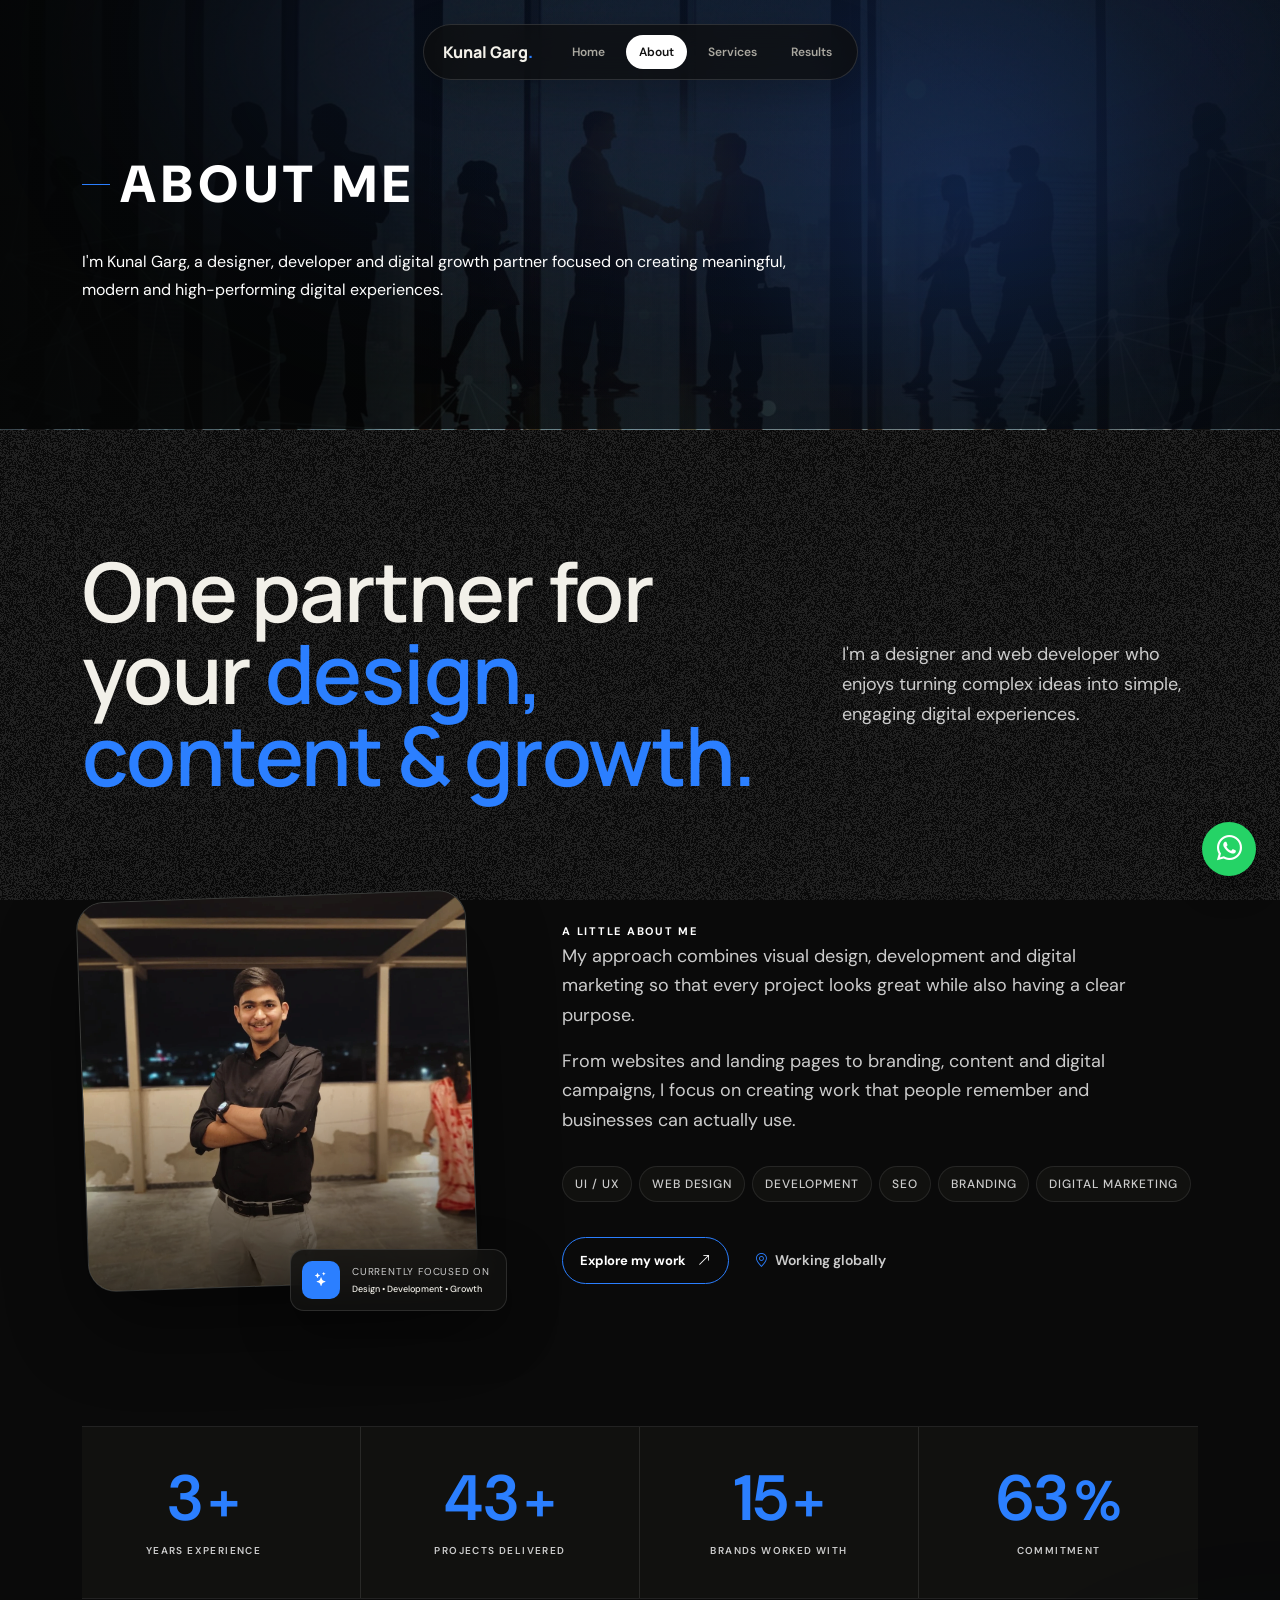
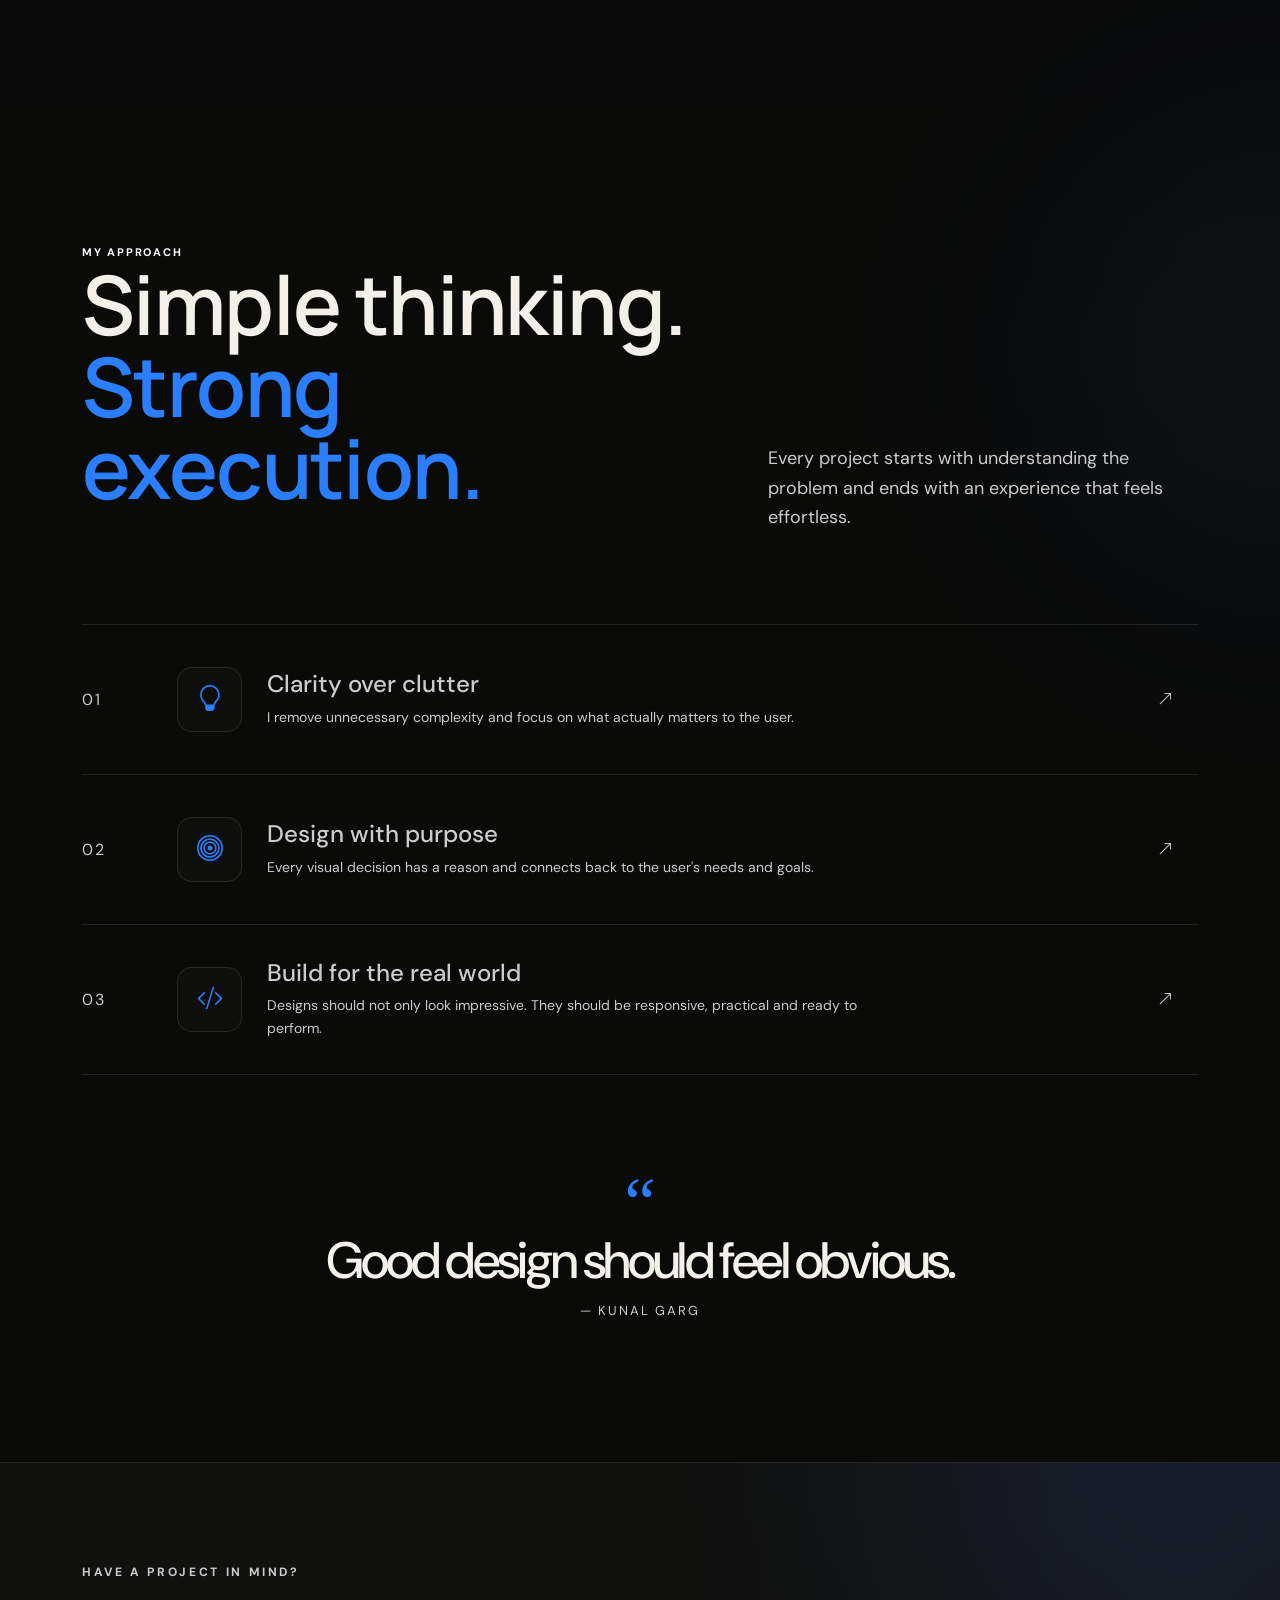
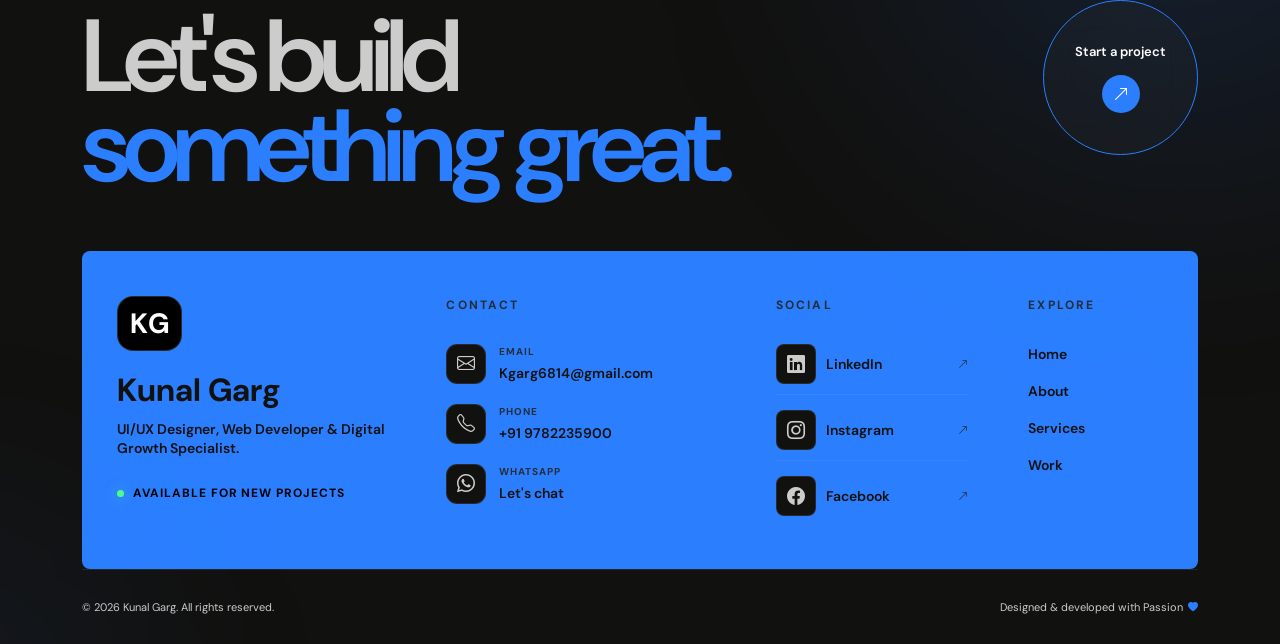
==== commit f4ba1dad: "Updated code and images/icons links and modified css" ====
--- a/about.html
+++ b/about.html
@@ -20,7 +20,7 @@
         <a href="index.html" class="">Home</a>
         <a href="about.html" class="active">About</a>
         <a href="services.html" class="">Services</a>
-        <a href="projects.html" class="">Projects</a>
+        <a href="projects.html" class="">Results</a>
       </nav>
       <a class="header-cta" href="index.html#contact">Let's Talk</a>
       <button class="mobile-toggle" aria-label="Menu"><i></i><i></i></button>
@@ -380,7 +380,7 @@
   </main>
 
   <footer class="portfolio-footer">
-    <div class="footer-container">
+    <div class="container">
       <div class="footer-cta reveal delay-2">
         <div class="footer-cta-content">
 
--- a/assets/css/style.css
+++ b/assets/css/style.css
@@ -72,11 +72,6 @@
   color: var(--accent);
 }
 
-.container {
-  width: min(1180px, calc(100% - 44px));
-  margin: auto
-}
-
 .section {
   padding: 150px 0;
   position: relative
@@ -98,13 +93,14 @@
   font-size: clamp(46px, 7vw, 82px);
   line-height: 100%;
   margin-bottom: 40px;
+  color: var(--paper);
 }
 
 .section-lead {
   max-width: 650px;
   color: var(--light-txt);
   font-size: 18px;
-  line-height: 1.65
+  line-height: 1.65;
 }
 
 .progress {
@@ -204,93 +200,6 @@
 .mobile-toggle {
   display: none
 }
-
-/* .hero {
-  min-height: 100svh;
-  padding: 160px 0 50px;
-  display: flex;
-  align-items: center
-}
-
-.hero-grid {
-  display: grid;
-  grid-template-columns: 1fr minmax(330px, 470px) 1fr;
-  align-items: center;
-  gap: 30px;
-  width: 100%;
-}
-
-.hero-name-line {
-  display: flex;
-  align-items: center;
-  gap: 12px;
-  color: var(--accent);
-  font-size: 28px;
-  font-weight: 600;
-}
-
-.hero-name-line:before {
-  content: "";
-  width: 34px;
-  height: 1px;
-  background: #777;
-}
-
-.hero-side {
-  color: #a09e96;
-}
-
-.hero-side p {
-  max-width: 320px;
-  line-height: 1.7;
-  font-size: 16px;
-  color: var(--light-txt);
-}
-
-.hero-side.right {
-  justify-self: end;
-}
-
-.hero-portrait-wrap {
-  text-align: center;
-}
-
-.hero-portrait-wrap .scale {
-  transition: transform 1.2s var(--ease);
-}
-
-.hero-portrait-wrap:hover .scale {
-  transform: scale(1.025)
-}
-
-.hero-portrait {
-  width: min(400px, 72vw);
-  margin: auto;
-  border-radius: 210px 210px 30px 30px;
-  object-fit: cover;
-  display: block;
-  background: #252522;
-  border: 1px solid rgba(255, 255, 255, .14);
-}
-
-.hero-portrait img {
-  width: 100%;
-  height: 100%;
-  object-fit: cover;
-  border-radius: 20px;
-  margin-top: -50px;
-}
-
-.portrait-fallback {
-  width: min(390px, 72vw);
-  margin: auto;
-  border-radius: 210px 210px 30px 30px;
-  display: grid;
-  place-items: center;
-  background: #20201d;
-  font: 800 110px "Manrope";
-  color: #d7d5ce;
-} */
 
 .hi-switch {
   display: inline-flex;
@@ -307,28 +216,15 @@
   box-shadow: 0 10px 35px rgba(0, 0, 0, .25);
 }
 
+.hi-switch span.hi-text {
+  color: var(--white);
+}
+
 .hi-icon {
   font-size: 18px;
   display: inline-block;
   transform-origin: 70% 80%
 }
-
-/* .hero-bottom {
-  display: flex;
-  justify-content: space-between;
-  align-items: center;
-  margin-top: 40px
-}
-
-.scroll-arrow {
-  width: 44px;
-  height: 44px;
-  border: 1px solid var(--line);
-  border-radius: 50%;
-  display: grid;
-  place-items: center;
-  color: #aaa
-} */
 
 .work-heading {
   display: flex;
@@ -427,24 +323,20 @@
 }
 
 .work-meta {
-  display: flex;
-  justify-content: space-between;
-  gap: 20px;
-  padding: 20px 4px 0
+  padding: 20px 0px 0
 }
 
 .work-meta h3 {
   font: 600 28px "Manrope";
-  letter-spacing: -.035em;
-  margin: 0 0 7px;
+  margin: 0 0 10px;
+  color: var(--white);
 }
 
 .work-meta p {
-  color: var(--light-txt);
+  color: var(--paper);
   font-size: 16px;
   line-height: 1.55;
-  margin: 0;
-  max-width: 480px;
+  margin-bottom: 6px;
 }
 
 .work-type {
@@ -488,6 +380,10 @@
   background: radial-gradient(circle at 80% 50%, rgba(50, 120, 255, .11), transparent 32%), url('../images/services-banner.jpg');
 }
 
+.projects_top_banner {
+  background: radial-gradient(circle at 80% 50%, rgba(50, 120, 255, .11), transparent 32%), url('../images/projects-banner.jpg');
+}
+
 .page_top_banner {
   position: relative;
   min-height: 430px;
@@ -496,6 +392,9 @@
   align-items: center;
   overflow: hidden;
   border-bottom: 1px solid rgba(255, 255, 255, .07);
+  background-size: cover;
+  background-repeat: no-repeat;
+  background-position: right center;
 }
 
 .page_top_banner::before {
@@ -554,8 +453,8 @@
   gap: 10px;
   margin-bottom: 25px;
   color: var(--white);
-  font-size: 28px;
-  font-weight: 800;
+  font-size: 52px;
+  font-weight: 900 !important;
   letter-spacing: .10em;
   text-transform: uppercase;
 }
@@ -587,7 +486,7 @@
 .top_banner_inner p {
   max-width: 720px;
   margin: 20px 0 0;
-  color: var(--light-txt);
+  color: var(--white);
   font-size: 16px;
   line-height: 1.75;
 }
@@ -1141,18 +1040,10 @@
 ========================================================= */
 
 @media (max-width: 991px) {
-
-  .about-container {
-    width: calc(100% - 50px);
-  }
-
-
   .about-main-grid {
     grid-template-columns: 1fr;
-
     gap: 80px;
   }
-
 
   .about-photo-column {
     max-width: 500px;
@@ -1197,12 +1088,6 @@
 ========================================================= */
 
 @media (max-width: 600px) {
-
-  .about-container {
-    width: calc(100% - 32px);
-  }
-
-
   .page_top_banner {
     min-height: 380px;
   }
@@ -1453,14 +1338,19 @@
 /* =========================================================
    SERVICES SECTION
 ========================================================= */
+.service-card-top {
+  display: flex;
+  justify-content: space-between;
+  align-items: center;
+}
 
 .services-section {
-    position: relative;
-    padding: 0 0px 100px;
-    /* background: radial-gradient(circle at 15% 15%, rgba(45, 127, 249, .08), transparent 28%),
+  position: relative;
+  padding: 0 0px 100px;
+  /* background: radial-gradient(circle at 15% 15%, rgba(45, 127, 249, .08), transparent 28%),
     radial-gradient(circle at 85% 70%, rgba(45, 127, 249, .06), transparent 30%),
     #0a0a0a; */
-    overflow: hidden;
+  overflow: hidden;
 }
 
 
@@ -1589,16 +1479,16 @@
 }
 
 .services-tabs .nav-link {
-    border: 0;
-    border-radius: 12px;
-    padding: 10px 20px;
-    color: var(--light-txt);
-    background: transparent;
-    font-size: 14px;
-    font-weight: 500;
-    letter-spacing: 1px;
-    white-space: nowrap;
-    transition: color .3s ease,
+  border: 0;
+  border-radius: 12px;
+  padding: 10px 20px;
+  color: var(--light-txt);
+  background: transparent;
+  font-size: 14px;
+  font-weight: 500;
+  letter-spacing: 1px;
+  white-space: nowrap;
+  transition: color .3s ease,
     background .3s ease,
     box-shadow .3s ease,
     transform .3s ease;
@@ -1667,16 +1557,16 @@
 ========================================================= */
 
 .service-card {
-    position: relative;
-    min-height: 280px;
-    padding: 28px;
-    border: 1px solid #292929;
-    border-radius: 24px;
-    background: linear-gradient(145deg,
+  position: relative;
+  min-height: 280px;
+  padding: 28px;
+  border: 1px solid #292929;
+  border-radius: 24px;
+  background: linear-gradient(145deg,
       rgba(25, 25, 25, .96),
       rgba(12, 12, 12, .96));
-    overflow: hidden;
-    transition: transform .4s cubic-bezier(.2, .8, .2, 1),
+  overflow: hidden;
+  transition: transform .4s cubic-bezier(.2, .8, .2, 1),
     border-color .4s ease,
     box-shadow .4s ease;
 }
@@ -1754,11 +1644,9 @@
 
 .service-top {
   display: flex;
-
   align-items: flex-start;
   justify-content: space-between;
-
-  margin-bottom: 42px;
+  margin-bottom: 45px;
 }
 
 
@@ -1813,21 +1701,21 @@
 ========================================================= */
 
 .service-card h3 {
-    position: relative;
-    margin: 0 0 12px;
-    color: var(--paper);
-    font-size: 20px;
-    font-weight: 500;
+  position: relative;
+  margin: 0 0 12px;
+  color: var(--paper);
+  font-size: 20px;
+  font-weight: 500;
 }
 
 
 .service-card p {
-    position: relative;
-    max-width: 380px;
-    margin: 0;
-    color: var(--light-txt);
-    font-size: 14px;
-    line-height: 1.60;
+  position: relative;
+  max-width: 380px;
+  margin: 0;
+  color: var(--light-txt);
+  font-size: 14px;
+  line-height: 1.60;
 }
 
 
@@ -1836,42 +1724,8 @@
 ========================================================= */
 
 .service-tag {
-  position: absolute;
-
-  left: 28px;
-  bottom: 25px;
-
-  display: inline-flex;
-  align-items: center;
-
-  padding: 6px 11px;
-
-  border: 1px solid #292929;
-  border-radius: 50px;
-
-  color: #6f6f6f;
-
-  background: #101010;
-
-  font-size: 10px;
-  font-weight: 600;
-  letter-spacing: .5px;
-
-  transition:
-    color .3s ease,
-    border-color .3s ease,
-    background .3s ease;
-}
-
-
-.service-card:hover .service-tag {
-  color: #fff;
-
-  border-color: rgba(45, 127, 249, .35);
-
-  background: rgba(45, 127, 249, .08);
-}
-
+  display: none;
+}
 
 /* =========================================================
    RESPONSIVE
@@ -1937,12 +1791,6 @@
   .service-card p {
     font-size: 13px;
   }
-
-  .service-tag {
-    left: 24px;
-    bottom: 22px;
-  }
-
 }
 
 
@@ -1959,77 +1807,176 @@
 }
 
 /* services page new end */
+
+/* testimonial css starts */
 .feedback {
-  background: #121211
-}
-
-.testimonial-wrap {
-  margin-top: 60px
+  background: var(--bg-soft);
+}
+
+.feedback-heading {
+  max-width: 1040px;
 }
 
 .testimonial-slide {
-  display: none;
+  display: grid;
   grid-template-columns: 1.5fr .7fr;
   border: 1px solid var(--line);
   border-radius: 32px;
   overflow: hidden;
-  min-height: 510px;
-}
-
-.testimonial-slide.active {
-  display: grid;
-  animation: slideIn .7s var(--ease)
-}
-
-@keyframes slideIn {
-  from {
-    opacity: 0;
-    transform: translateY(18px)
-  }
-
-  to {
-    opacity: 1;
-    transform: none
-  }
+  min-height: 480px;
+}
+
+/* =====================================================
+   TESTIMONIAL CONTROLS
+===================================================== */
+
+.testimonial-controls {
+  display: flex;
+  align-items: center;
+  justify-content: center;
+  gap: 18px;
+  margin-top: 40px;
+}
+
+/* Prev / Next */
+
+.testimonial-prev,
+.testimonial-next {
+  width: 46px;
+  height: 46px;
+  border: 1px solid rgba(255, 255, 255, 0.18);
+  border-radius: 50%;
+  background: rgba(255, 255, 255, 0.04);
+  color: #fff;
+
+  display: flex;
+  align-items: center;
+  justify-content: center;
+
+  cursor: pointer;
+  transition: all 0.3s ease;
+}
+
+.testimonial-prev:hover,
+.testimonial-next:hover {
+  background: var(--accent);
+  border-color: var(--accent);
+  transform: translateY(-2px);
+}
+
+/* Disabled state */
+
+.testimonial-prev.swiper-button-disabled,
+.testimonial-next.swiper-button-disabled {
+  opacity: 0.35;
+  cursor: not-allowed;
+}
+
+/* Dots */
+
+.testimonial-pagination {
+  width: auto !important;
+  display: flex;
+  align-items: center;
+  justify-content: center;
+  gap: 7px;
+}
+
+.testimonial-pagination .swiper-pagination-bullet {
+  width: 7px;
+  height: 7px;
+  margin: 0 !important;
+
+  background: rgba(255, 255, 255, 0.3);
+  opacity: 1;
+
+  transition: all 0.3s ease;
+}
+
+.testimonial-pagination .swiper-pagination-bullet-active {
+  width: 24px;
+  border-radius: 10px;
+  background: var(--accent);
+}
+
+
+/* Mobile */
+
+@media (max-width: 575px) {
+
+  .testimonial-controls {
+    margin-top: 30px;
+    gap: 12px;
+  }
+
+  .testimonial-prev,
+  .testimonial-next {
+    width: 40px;
+    height: 40px;
+  }
+
 }
 
 .testimonial-main {
-  padding: 55px
+  padding: 50px;
+  display: flex;
+  flex-direction: column;
+  justify-content: space-between;
 }
 
 .quote {
-  font: 800 70px "Manrope";
-  line-height: .7;
-  color: #55534e
+  font: 800 78px "Manrope";
+  line-height: .5;
+  color: var(--light-txt);
+}
+
+.result-panel .eyebrow {
+  color: var(--bg);
+  font-size: 12px;
 }
 
 .testimonial-main blockquote {
-  font: 500 clamp(24px, 3vw, 42px) "Manrope";
-  line-height: 1.18;
-  letter-spacing: -.04em;
-  margin: 25px 0 45px
+  line-height: 1.30;
+  font-size: 28px;
+  margin: 0;
+  font-weight: 400;
+  color: var(--paper);
 }
 
 .reviewer {
   display: flex;
   align-items: center;
-  gap: 13px
+  gap: 15px;
 }
 
 .reviewer-avatar {
-  width: 42px;
-  height: 42px;
+  width: 85px;
+  height: 85px;
   border-radius: 50%;
   display: grid;
   place-items: center;
   background: #2a2a26;
   color: var(--accent);
-  font-weight: 800
+  border: 1px solid var(--accent);
+  font-weight: 800;
+}
+
+.reviewer-avatar img {
+  width: 100%;
+  height: 100%;
+  object-fit: cover;
+  border-radius: 50%;
 }
 
 .reviewer strong {
   display: block;
-  font-size: 13px
+  font-size: 16px;
+  font-weight: 600;
+}
+
+small.work_focus {
+  font-size: 15px;
+  font-weight: 600;
 }
 
 .reviewer small {
@@ -2040,76 +1987,48 @@
 
 .result-panel {
   background: var(--accent);
-  color: #111;
-  padding: 55px;
+  color: var(--bg);
+  padding: 35px;
   display: flex;
   flex-direction: column;
   justify-content: space-between
 }
 
 .result-panel strong {
-  font: 800 90px "Manrope";
-  letter-spacing: -.08em
+  font: 800 44px "Manrope";
+  letter-spacing: -.05em;
 }
 
 .result-panel p {
-  font-size: 16px;
-  line-height: 1.6;
-  max-width: 230px;
-  font-weight: 600;
-}
-
-.slider-controls {
-  display: flex;
-  justify-content: space-between;
-  align-items: center;
-  margin-top: 20px
-}
-
-.slider-dots {
-  display: flex;
-  gap: 7px
-}
-
-.slider-dot {
-  width: 7px;
-  height: 7px;
-  border: 0;
-  border-radius: 50%;
-  background: #45443f;
-  padding: 0
-}
-
-.slider-dot.active {
-  background: var(--accent)
-}
-
-.slider-arrows {
-  display: flex;
-  gap: 7px
-}
-
-.slider-arrows button {
-  width: 42px;
-  height: 42px;
-  border: 1px solid #333;
-  border-radius: 50%;
-  background: transparent;
-  color: #fff;
-  cursor: pointer;
-  transition: all 0.3s var(--ease);
-}
-
-.slider-arrows button:hover {
-  background: var(--accent);
-  color: #000;
-}
-
+  font-size: 18px;
+  line-height: 1.4;
+  font-weight: 700;
+  margin-top: 20px;
+}
+
+/* testimonial slider ends */
 .why-grid {
-  display: grid;
+  /* display: grid;
   grid-template-columns: 1fr 1fr;
   gap: 80px;
-  align-items: start
+  align-items: start */
+  margin-top: 50px;
+}
+
+.why_left_box {
+  position: sticky;
+  top: 70px;
+  left: 0px;
+}
+
+.why_img {
+  width: 100%;
+  height: 100%;
+  border-radius: 10px;
+  max-height: 420px;
+  max-width: 580px;
+  object-fit: cover;
+  margin-bottom: 30px;
 }
 
 .why-list {
@@ -2198,7 +2117,7 @@
 
 .process-card:hover {
   background: var(--bg-soft);
-  color: #fff;
+  color: var(--white);
   transform: translateY(-7px)
 }
 
@@ -2245,7 +2164,7 @@
 
 .process-card:hover .process-icon {
   background: var(--accent);
-  color: #fff;
+  color: var(--white);
   border-color: var(--accent);
   transform: translateY(-5px) rotate(-5deg);
 }
@@ -2270,7 +2189,7 @@
   font-size: 12px;
   text-transform: uppercase;
   letter-spacing: .1em;
-  color: var(--light-txt);
+  color: var(--paper);
 }
 
 .contact-form input,
@@ -2288,6 +2207,28 @@
   color: var(--white);
 }
 
+.contact-form select {
+  -webkit-appearance: none !important;
+  -moz-appearance: none !important;
+  appearance: none !important;
+  background-image: url("data:image/svg+xml,%3Csvg xmlns='http://www.w3.org/2000/svg' width='16' height='16' viewBox='0 0 24 24' fill='none' stroke='white' stroke-width='2.5' stroke-linecap='round' stroke-linejoin='round'%3E%3Cpolyline points='6 9 12 15 18 9'%3E%3C/polyline%3E%3C/svg%3E") !important;
+  background-repeat: no-repeat !important;
+  background-position: calc(100% - 24px) center !important;
+  background-size: 14px !important;
+
+  padding-right: 48px !important;
+
+}
+
+.contact-form select:invalid {
+  color: rgba(255, 255, 255, 0.3) !important;
+}
+
+.contact-form select option {
+  color: var(--white) !important;
+  background-color: var(--bg-soft);
+}
+
 .contact-form input:focus,
 .contact-form select:focus,
 .contact-form textarea:focus {
@@ -2309,76 +2250,17 @@
   background-color: transparent;
 }
 
-/* footer {
-  background: var(--accent);
-  border-top: 1px solid var(--line);
-  padding: 65px 0 25px
-}
-
-.footer-grid {
-  display: grid;
-  grid-template-columns: 2fr 1fr 1fr 1fr;
-  gap: 0px
-}
-
-.footer-brand {
-  font: 800 28px "Manrope";
-  color: var(--bg);
-  margin-bottom: 10px;
-  font-weight: 800;
-}
-
-.footer-grid p {
-  color: #fff;
-  font-size: 14px;
-}
-
-.footer-brand span {
-  color: var(--accent)
-}
-
-footer small {
-  display: block;
-  color: var(--bg);
-  text-transform: uppercase;
-  letter-spacing: .1em;
-  font-size: 12px;
-  margin-bottom: 10px
-}
-
-footer a {
-  font-size: 16px;
-  text-decoration: none;
-  color: var(--bg);
-}
-
-.footer-social {
-  display: flex;
-  flex-wrap: wrap;
-  gap: 12px
-}
-
-.copyright {
-  margin-top: 55px;
-  padding-top: 20px;
-  border-top: 1px solid var(--line);
-  color: var(--bg);
-  font-size: 10px
-} */
 /* =========================================================
    PREMIUM PORTFOLIO FOOTER
 ========================================================= */
 
 .portfolio-footer {
   position: relative;
-
   overflow: hidden;
-
-  background: #080908;
-
-  color: #f3f1ea;
-
+  background: var(--bg-soft);
+  color: var(--paper);
   border-top: 1px solid rgba(255, 255, 255, .08);
+  padding: 100px 0 0;
 }
 
 .portfolio-footer::before {
@@ -2408,62 +2290,36 @@
   pointer-events: none;
 }
 
-.footer-container {
-  position: relative;
-  z-index: 2;
-  width: min(1350px, calc(100% - 80px));
-  margin: auto;
-}
-
 .footer-cta {
-
-  min-height: 380px;
-
-  display: flex;
-
+  display: flex;
   align-items: center;
-
   justify-content: space-between;
-
-  gap: 60px;
-
-  border-bottom: 1px solid rgba(255, 255, 255, .10);
+  margin-bottom: 60px;
 }
 
 
 .footer-eyebrow {
   display: block;
-
-  margin-bottom: 25px;
-
+  margin-bottom: 30px;
   color: var(--light-txt);
-
-  font-size: 10px;
-
+  font-size: 12px;
   font-weight: 700;
-
   letter-spacing: .22em;
 }
 
 
 .footer-cta h2 {
   margin: 0;
-
   max-width: 850px;
-
-  font-size: clamp(55px, 8vw, 120px);
-
+  font-size: clamp(55px, 8vw, 108px);
   line-height: .88;
-
   letter-spacing: -.07em;
-
   font-weight: 600;
 }
 
 
 .footer-cta h2 span {
   display: block;
-
   color: var(--accent);
 }
 
@@ -2473,34 +2329,20 @@
 ========================================================= */
 
 .footer-cta-btn {
-
   flex-shrink: 0;
-
   width: 155px;
   height: 155px;
-
-  display: flex;
-
+  display: flex;
   flex-direction: column;
-
   align-items: center;
-
   justify-content: center;
-
   gap: 14px;
-
   border: 1px solid var(--accent);
-
   border-radius: 50%;
-
-  color: #fff;
-
+  color: var(--white);
   text-decoration: none;
-
   background: rgba(255, 255, 255, .025);
-
   backdrop-filter: blur(15px);
-
   transition:
     background .45s ease,
     transform .45s ease,
@@ -2532,7 +2374,7 @@
 
 .footer-cta-btn:hover {
 
-  color: #fff;
+  color: var(--white);
 
   background: var(--accent);
 
@@ -2580,7 +2422,7 @@
   border: 1px solid rgba(255, 255, 255, .16);
   border-radius: 16px;
   background: #000;
-  color: var(--accent);
+  color: var(--white);
   text-decoration: none;
   font-size: 28px;
   font-weight: 700;
@@ -2594,9 +2436,6 @@
   transform: rotate(-7deg);
 }
 
-
-
-
 .footer-brand h3 {
   margin: 0 0 10px;
   font-size: 32px;
@@ -2604,13 +2443,12 @@
   font-weight: 700;
 }
 
-
 .footer-brand p {
-  max-width: 280px;
   margin: 0;
   color: var(--bg-soft);
   font-size: 14px;
-  line-height: 1.6;
+  line-height: 1.4;
+  font-weight: 600;
 }
 
 
@@ -2739,7 +2577,7 @@
 
 
 .footer-contact-item:hover strong {
-  color: #fff;
+  color: var(--white);
 }
 
 /* =========================================================
@@ -2824,7 +2662,7 @@
 
   border-color: var(--accent);
 
-  color: #fff;
+  color: var(--white);
 }
 
 
@@ -2959,7 +2797,7 @@
 
 .footer-top:hover {
 
-  color: #fff;
+  color: var(--white);
 }
 
 
@@ -2969,7 +2807,7 @@
 
   border-color: var(--accent);
 
-  color: #fff;
+  color: var(--white);
 
   transform: translateY(-3px);
 }
@@ -2981,11 +2819,6 @@
 
 @media (max-width: 991px) {
 
-  .footer-container {
-
-    width: calc(100% - 50px);
-  }
-
   .footer-cta {
 
     min-height: 320px;
@@ -3006,13 +2839,6 @@
 ========================================================= */
 
 @media (max-width: 600px) {
-
-  .footer-container {
-
-    width: calc(100% - 32px);
-  }
-
-
   .footer-cta {
 
     flex-direction: column;
@@ -3073,7 +2899,7 @@
   height: 54px;
   border-radius: 50%;
   background: #25d366;
-  color: #fff;
+  color: var(--white);
   display: grid;
   place-items: center;
   text-decoration: none;
@@ -3093,19 +2919,22 @@
   bottom: 91px;
   width: 40px;
   height: 40px;
-  border: 1px solid #444;
+  border: 1px solid var(--light-txt);
   border-radius: 50%;
-  background: #151513;
-  color: #fff;
+  background: var(--bg);
+  color: var(--white);
   display: grid;
   place-items: center;
   z-index: 9999;
   opacity: 0;
   pointer-events: none;
-  transition: .3s;
+  transition: background 0.3s ease-in-out;
   cursor: pointer
 }
-
+.backtop:hover{
+  background:var(--accent) ;
+  color: var(--white);
+}
 .backtop.show {
   opacity: 1;
   pointer-events: auto
@@ -3149,7 +2978,7 @@
   height: 38px;
   border: 1px solid #555;
   background: #111;
-  color: #fff;
+  color: var(--white);
   border-radius: 50%;
   cursor: pointer
 }
@@ -3241,10 +3070,6 @@
 }
 
 @media(max-width:650px) {
-  .container {
-    width: min(100% - 28px, 1180px)
-  }
-
   .section {
     padding: 95px 0
   }
@@ -3550,7 +3375,7 @@
 
   transform: translateY(-8px);
 
-  border-color: #2b7fff;
+  border-color: var(--accent);
 
   background:
     linear-gradient(145deg,
@@ -3569,7 +3394,7 @@
   display: flex;
   align-items: center;
   overflow: hidden;
-  color: #f4f2eb;
+  padding: 60px 0;
 }
 
 /* subtle glow */
@@ -3586,15 +3411,6 @@
   pointer-events: none;
 }
 
-.hero-container {
-  position: relative;
-  z-index: 3;
-  width: min(1380px, calc(100% - 100px));
-  margin: auto;
-  padding: 50px 0 30px;
-}
-
-
 /* =====================================================
    TOP META
 ===================================================== */
@@ -3603,7 +3419,7 @@
   display: flex;
   justify-content: space-between;
   align-items: center;
-  padding-bottom: 30px;
+  padding-bottom: 20px;
   border-bottom: 1px solid rgba(255, 255, 255, .10);
   font-size: 10px;
   font-weight: 600;
@@ -3703,21 +3519,19 @@
 
 
 .hero-copy h1 {
-  margin: 0;
-  font-family: "Manrope", sans-serif;
-  font-size: clamp(85px, 10vw, 165px);
-  font-weight: 800;
-  line-height: 0.90;
-  letter-spacing: -.05em;
-  text-transform: uppercase;
+    margin: 0;
+    /* font-family: "Manrope", sans-serif; */
+    font-size: clamp(85px, 10vw, 154px);
+    font-weight: 800;
+    line-height: 0.95;
+    letter-spacing: -.05em;
+    text-transform: uppercase;
 }
 
 
 .hero-copy h1 span {
   display: block;
-
   margin-left: 80px;
-
   color: var(--accent);
 }
 
@@ -3728,31 +3542,23 @@
 
 .hero-description {
   max-width: 440px;
-
   margin-top: 48px;
-
   margin-left: 8px;
-
   padding-left: 20px;
-
   border-left: 1px solid var(--accent);
 }
 
 
 .hero-description p {
   margin: 0;
-
   color: var(--light-txt);
-
   font-size: 15px;
-
   line-height: 1.7;
 }
 
 
 .hero-description strong {
   color: #e9e7df;
-
   font-weight: 500;
 }
 
@@ -3763,11 +3569,8 @@
 
 .hero-actions {
   display: flex;
-
   align-items: center;
-
   gap: 25px;
-
   margin-top: 35px;
 }
 
@@ -3790,58 +3593,42 @@
 .hero-primary-btn i {
   width: 31px;
   height: 31px;
-
   display: grid;
   place-items: center;
-
   border-radius: 50%;
-
   background: var(--accent);
-
   color: white;
-
   transition: .4s ease;
 }
 
 
 .hero-primary-btn:hover {
   background: var(--accent);
-
   color: var(--bg-soft);
-
   transform: translateY(-3px);
 }
 
 
 .hero-primary-btn:hover i {
   background: var(--bg-soft);
-
   color: var(--accent);
-
   transform: rotate(45deg);
 }
 
 
 .hero-text-btn {
   display: inline-flex;
-
   align-items: center;
-
   gap: 8px;
-
   color: var(--light-txt);
-
   text-decoration: none;
-
   font-size: 16px;
-
   transition: .3s ease;
 }
 
 
 .hero-text-btn:hover {
-  color: white;
-
+  color: var(--white);
   transform: translateX(4px);
 }
 
@@ -3852,32 +3639,27 @@
 
 .hero-visual {
   position: relative;
-
-  height: 590px;
-
-  display: flex;
-
+  display: flex;
   justify-content: center;
-
   align-items: center;
 }
 
 
 .hero-image-wrapper {
   position: relative;
-  width: min(520px, 100%);
-  height: 500px;
+  width: min(560px, 100%);
+  height: 560px;
 }
 
 
 /* IMAGE FRAME */
 .hero-image-frame {
-  position: absolute;
-  inset: 20px;
+  /* position: absolute; */
+  /* inset: 20px; */
   overflow: hidden;
-  border-radius: 240px 240px 240px 40px;
+  border-radius: 260px 260px 260px 20px;
   border: 1px solid rgba(255, 255, 255, .22);
-  background: linear-gradient(145deg, #24262c, #111214);
+  background: linear-gradient(145deg, #24262c, var(--bg-soft));
   box-shadow: 0 40px 100px rgba(0, 0, 0, .55);
   transform: rotate(2deg);
   transition: transform 1s cubic-bezier(.22, 1, .36, 1);
@@ -3886,16 +3668,12 @@
 
 .hero-image-frame::after {
   content: "";
-
   position: absolute;
-
   inset: 0;
-
   background:
     linear-gradient(180deg,
       transparent 45%,
       rgba(5, 5, 5, .75));
-
   pointer-events: none;
 }
 
@@ -3903,13 +3681,9 @@
 .hero-image-frame img {
   width: 100%;
   height: 100%;
-
   object-fit: cover;
-
   object-position: center;
-
   filter: saturate(.9);
-
   transition:
     transform 1.2s cubic-bezier(.22, 1, .36, 1);
 }
@@ -3928,46 +3702,31 @@
 /* =====================================================
    FLOATING CARDS
 ===================================================== */
-
 .hero-float {
   position: absolute;
-
   z-index: 5;
-
-  display: flex;
-
+  display: flex;
   align-items: center;
-
-  gap: 12px;
-
-  padding: 12px 17px 12px 12px;
-
+  gap: 10px;
+  padding: 10px 17px 10px 10px;
   border: 1px solid rgba(255, 255, 255, .12);
-
   border-radius: 14px;
-
   background: rgba(20, 20, 20, .72);
-
   backdrop-filter: blur(15px);
-
   box-shadow: 0 15px 40px rgba(0, 0, 0, .35);
-
   animation: floatCard 5s ease-in-out infinite;
 }
 
 
 .hero-float-one {
   top: 100px;
-
   left: -30px;
 }
 
 
 .hero-float-two {
   right: -35px;
-
   bottom: 115px;
-
   animation-delay: -2s;
 }
 
@@ -3975,34 +3734,26 @@
 .float-icon {
   width: 37px;
   height: 37px;
-
   display: grid;
   place-items: center;
-
   border-radius: 10px;
-
   background: var(--accent);
-
   color: white;
-
   font-size: 14px;
 }
-
 
 .hero-float small {
   display: block;
   color: var(--light-txt);
-  font-size: 9px;
+  font-size: 10px;
   text-transform: uppercase;
   letter-spacing: .1em;
-}
-
+  line-height: normal;
+}
 
 .hero-float strong {
-  color: #dedcd5;
-
-  font-size: 11px;
-
+  color: var(--paper);
+  font-size: 12px;
   font-weight: 600;
 }
 
@@ -4142,10 +3893,6 @@
 
 @media (max-width: 991px) {
 
-  .hero-container {
-    width: min(100% - 50px, 700px);
-  }
-
   .hero-main {
     grid-template-columns: 1fr;
 
@@ -4192,12 +3939,6 @@
 
 @media (max-width: 600px) {
 
-  .hero-container {
-    width: calc(100% - 32px);
-
-    padding-top: 25px;
-  }
-
   .hero-meta-right {
     display: none;
   }
@@ -4289,4 +4030,510 @@
     display: none;
   }
 
+}
+
+/* projects page */
+
+/* =====================================================
+   VIDEO SECTION
+===================================================== */
+
+.projects-video-section {
+  padding: 150px 0 50px;
+  overflow: hidden;
+}
+
+.projects-heading {
+  max-width: 920px;
+  margin: 0 auto 70px;
+}
+
+.projects-heading .section-lead {
+  margin: 0 auto;
+}
+
+/* =====================================================
+   SWIPER
+===================================================== */
+
+.projects-video-swiper {
+  width: 100%;
+  overflow: visible;
+}
+
+.projects-video-swiper .swiper-wrapper {
+  align-items: stretch;
+}
+
+.projects-video-swiper .swiper-slide {
+  width: 205px;
+  height: 375px;
+}
+
+
+/* =====================================================
+   VIDEO CARD
+===================================================== */
+
+.project-video-card {
+  position: relative;
+  width: 100%;
+  height: 100%;
+  overflow: hidden;
+  border-radius: 20px;
+  background: var(--bg-soft);
+  border: 1px solid rgba(255, 255, 255, .13);
+  isolation: isolate;
+}
+
+.project-video {
+  width: 100%;
+  height: 100%;
+  display: block;
+  object-fit: cover;
+  pointer-events: none;
+  user-select: none;
+  -webkit-user-select: none;
+}
+
+
+/* =====================================================
+   VIDEO GRADIENT
+===================================================== */
+
+.project-video-card::after {
+  content: "";
+  position: absolute;
+  inset: 35% 0 0;
+  background: linear-gradient(to bottom, transparent 0%, rgba(0, 0, 0, .40) 40%, rgba(0, 0, 0, .98) 100%);
+  pointer-events: none;
+  z-index: 2;
+}
+
+
+/* =====================================================
+   VIDEO CONTROLS
+===================================================== */
+
+.project-video-controls {
+  position: absolute;
+  top: 12px;
+  right: 12px;
+  z-index: 10;
+  display: flex;
+  gap: 7px;
+}
+
+.video-btn {
+  width: 36px;
+  height: 36px;
+  border-radius: 50%;
+  border: 1px solid rgba(255, 255, 255, .30);
+  background: rgba(0, 0, 0, .58);
+  color: var(--white);
+  backdrop-filter: blur(12px);
+  -webkit-backdrop-filter: blur(12px);
+  display: flex;
+  align-items: center;
+  justify-content: center;
+  cursor: pointer;
+  transition:
+    transform .25s ease,
+    background .25s ease,
+    border-color .25s ease;
+}
+
+.video-btn:hover {
+  background: var(--accent);
+  border-color: var(--accent);
+  transform: scale(1.08);
+}
+
+.video-btn i {
+  font-size: 14px;
+}
+
+
+/* =====================================================
+   VIDEO PROGRESS BAR
+===================================================== */
+
+.video-progress-wrapper {
+  position: absolute;
+  left: 15px;
+  right: 15px;
+  bottom: 12px;
+  height: 3px;
+  background: rgba(255, 255, 255, .20);
+  border-radius: 50px;
+  overflow: hidden;
+  z-index: 12;
+  pointer-events: none;
+}
+
+.video-progress-bar {
+  width: 0%;
+  height: 100%;
+  background: var(--accent);
+  border-radius: 50px;
+  transition: width .08s linear;
+}
+
+
+/* =====================================================
+   VIDEO CONTENT
+===================================================== */
+
+.project-video-content {
+  position: absolute;
+  left: 18px;
+  right: 18px;
+  bottom: 27px;
+  z-index: 5;
+}
+
+.project-video-content span {
+  display: block;
+  margin-bottom: 6px;
+  font-size: 9px;
+  letter-spacing: 1.7px;
+  color: var(--paper);
+}
+
+.project-video-content h3 {
+  margin: 0 0 5px;
+  font-size: 17px;
+  font-weight: 500;
+  color: var(--paper);
+}
+
+.project-video-content p {
+  margin: 0;
+  font-size: 11px;
+  line-height: 1.5;
+  color: var(--paper);
+}
+
+
+/* =====================================================
+   MOBILE
+===================================================== */
+
+@media (max-width: 767px) {
+
+  .projects-video-swiper .swiper-slide {
+    width: 190px;
+    height: 340px;
+  }
+
+  .project-video-card {
+    border-radius: 17px;
+  }
+
+  .video-progress-wrapper {
+    left: 12px;
+    right: 12px;
+    bottom: 10px;
+  }
+
+}
+
+
+/* =====================================================
+   GALLERY SECTION
+===================================================== */
+
+.gallery-heading {
+  margin-bottom: 65px;
+}
+
+/* =====================================================
+   FILTER
+===================================================== */
+
+.projects-filter {
+  margin-bottom: 30px;
+}
+
+.projects-filter .nav {
+  display: flex;
+  flex-wrap: nowrap;
+  gap: 8px;
+  padding: 6px;
+  border: 1px solid #242424;
+  border-radius: 18px;
+  background: rgba(18, 18, 18, .85);
+  overflow-x: auto;
+  scrollbar-width: none;
+}
+
+.projects-filter .nav-link {
+  border: 0;
+  border-radius: 12px;
+  padding: 10px 20px;
+  color: var(--light-txt);
+  background: transparent;
+  font-size: 14px;
+  font-weight: 500;
+  letter-spacing: 1px;
+  white-space: nowrap;
+  transition: color .3s ease, background .3s ease, box-shadow .3s ease, transform .3s ease;
+}
+
+.projects-filter .nav-link.active,
+.projects-filter .nav-link:hover {
+  color: #000000;
+  background: var(--accent);
+  box-shadow: 0 8px 25px rgba(45, 127, 249, .20);
+}
+
+
+/* =====================================================
+   ISOTOPE GRID
+===================================================== */
+
+.projects-gallery-grid {
+  margin: 0 -8px;
+}
+
+.gallery-item {
+  width: 50%;
+
+  padding: 8px;
+}
+
+
+/* =====================================================
+   GALLERY CARD
+===================================================== */
+
+.gallery-card {
+  position: relative;
+  width: 100%;
+  overflow: hidden;
+  border-radius: 20px;
+  background: var(--bg-soft);
+  cursor: pointer;
+}
+
+.gallery-card img {
+  display: block;
+  width: 100%;
+  height: 430px;
+  object-fit: cover;
+  transition:
+    transform .7s cubic-bezier(.2, .7, .2, 1),
+    filter .5s ease;
+}
+
+
+/* Make some cards different heights */
+
+.gallery-item:nth-child(3n) .gallery-card img {
+  height: 540px;
+}
+
+.gallery-item:nth-child(4n) .gallery-card img {
+  height: 380px;
+}
+
+
+/* =====================================================
+   GALLERY OVERLAY
+===================================================== */
+
+.gallery-overlay {
+  position: absolute;
+  left: 0;
+  right: 0;
+  bottom: 0;
+  padding: 35px 25px 20px;
+  display: flex;
+  align-items: baseline;
+  justify-content: space-between;
+  background: linear-gradient(to bottom, transparent 0%, rgb(0 0 0 / 60%) 40%, rgb(0 0 0) 100%);
+  transform: translateY(4px);
+  transition: transform .4s ease;
+  z-index: 2;
+}
+
+.gallery-overlay span {
+  display: block;
+  margin-bottom: 7px;
+  font-size: 10px;
+  letter-spacing: 1.8px;
+  color: var(--paper);
+}
+
+.gallery-overlay h3 {
+  margin: 0;
+  color: var(--white);
+  font-size: 20px;
+  font-weight: 500;
+}
+
+
+/* Arrow */
+
+.gallery-arrow {
+  width: 44px;
+  height: 44px;
+  border-radius: 50%;
+  background: var(--accent);
+  color: var(--white);
+  display: flex;
+  align-items: center;
+  justify-content: center;
+  flex-shrink: 0;
+  transform: translateY(10px);
+  transition:
+    transform .35s ease,
+    background .35s ease;
+}
+
+.gallery-arrow i {
+  font-size: 16px;
+}
+
+
+/* Hover */
+
+.gallery-card:hover img {
+  transform: scale(1.05);
+  filter: brightness(.82);
+}
+
+.gallery-card:hover .gallery-overlay {
+  transform: translateY(0);
+}
+
+.gallery-card:hover .gallery-arrow {
+  transform: translateY(0) rotate(0deg);
+}
+
+
+/* =====================================================
+   GLIGHTBOX CUSTOMIZATION
+===================================================== */
+
+.glightbox-clean .gslide-description {
+  /* background: rgba(10, 10, 10, .95); */
+  display: none;
+}
+
+/* .glightbox-clean .gdesc-inner {
+  padding: 15px 20px;
+}
+
+.glightbox-clean .gslide-title {
+  font-size: 18px;
+  color: var(--paper);
+} */
+
+
+/* =====================================================
+   RESPONSIVE
+===================================================== */
+
+@media (max-width: 991px) {
+
+  .projects-video-section,
+  .projects-gallery-section {
+    padding: 110px 0;
+  }
+
+  .projects-heading {
+    margin-bottom: 55px;
+  }
+
+  .projects-video-swiper .swiper-slide {
+    width: 220px;
+    height: 380px;
+  }
+
+  .gallery-item {
+    width: 50%;
+  }
+
+  .gallery-card img {
+    height: 360px;
+  }
+
+  .gallery-item:nth-child(3n) .gallery-card img {
+    height: 430px;
+  }
+}
+
+
+@media (max-width: 767px) {
+
+  .projects-video-section,
+  .projects-gallery-section {
+    padding: 85px 0;
+  }
+
+  .projects-heading {
+    margin-bottom: 45px;
+  }
+
+  .projects-heading h2,
+  .gallery-heading h2 {
+    font-size: 48px;
+    letter-spacing: -2.5px;
+  }
+
+  .projects-heading p,
+  .gallery-heading p {
+    font-size: 13px;
+  }
+
+  .projects-video-swiper .swiper-slide {
+    width: 190px;
+    height: 340px;
+  }
+
+  .project-video-card {
+    border-radius: 17px;
+  }
+
+  .gallery-item {
+    width: 100%;
+  }
+
+  .gallery-card img,
+  .gallery-item:nth-child(3n) .gallery-card img,
+  .gallery-item:nth-child(4n) .gallery-card img {
+    height: 420px;
+  }
+
+  .projects-filter .nav {
+    gap: 6px;
+  }
+
+  .projects-filter .nav-link {
+    padding: 9px 15px;
+    font-size: 11px;
+  }
+
+}
+
+
+@media (max-width: 480px) {
+
+  .projects-heading h2,
+  .gallery-heading h2 {
+    font-size: 40px;
+  }
+
+  .projects-video-swiper .swiper-slide {
+    width: 175px;
+    height: 315px;
+  }
+
+  .gallery-card img,
+  .gallery-item:nth-child(3n) .gallery-card img,
+  .gallery-item:nth-child(4n) .gallery-card img {
+    height: 380px;
+  }
+
 }
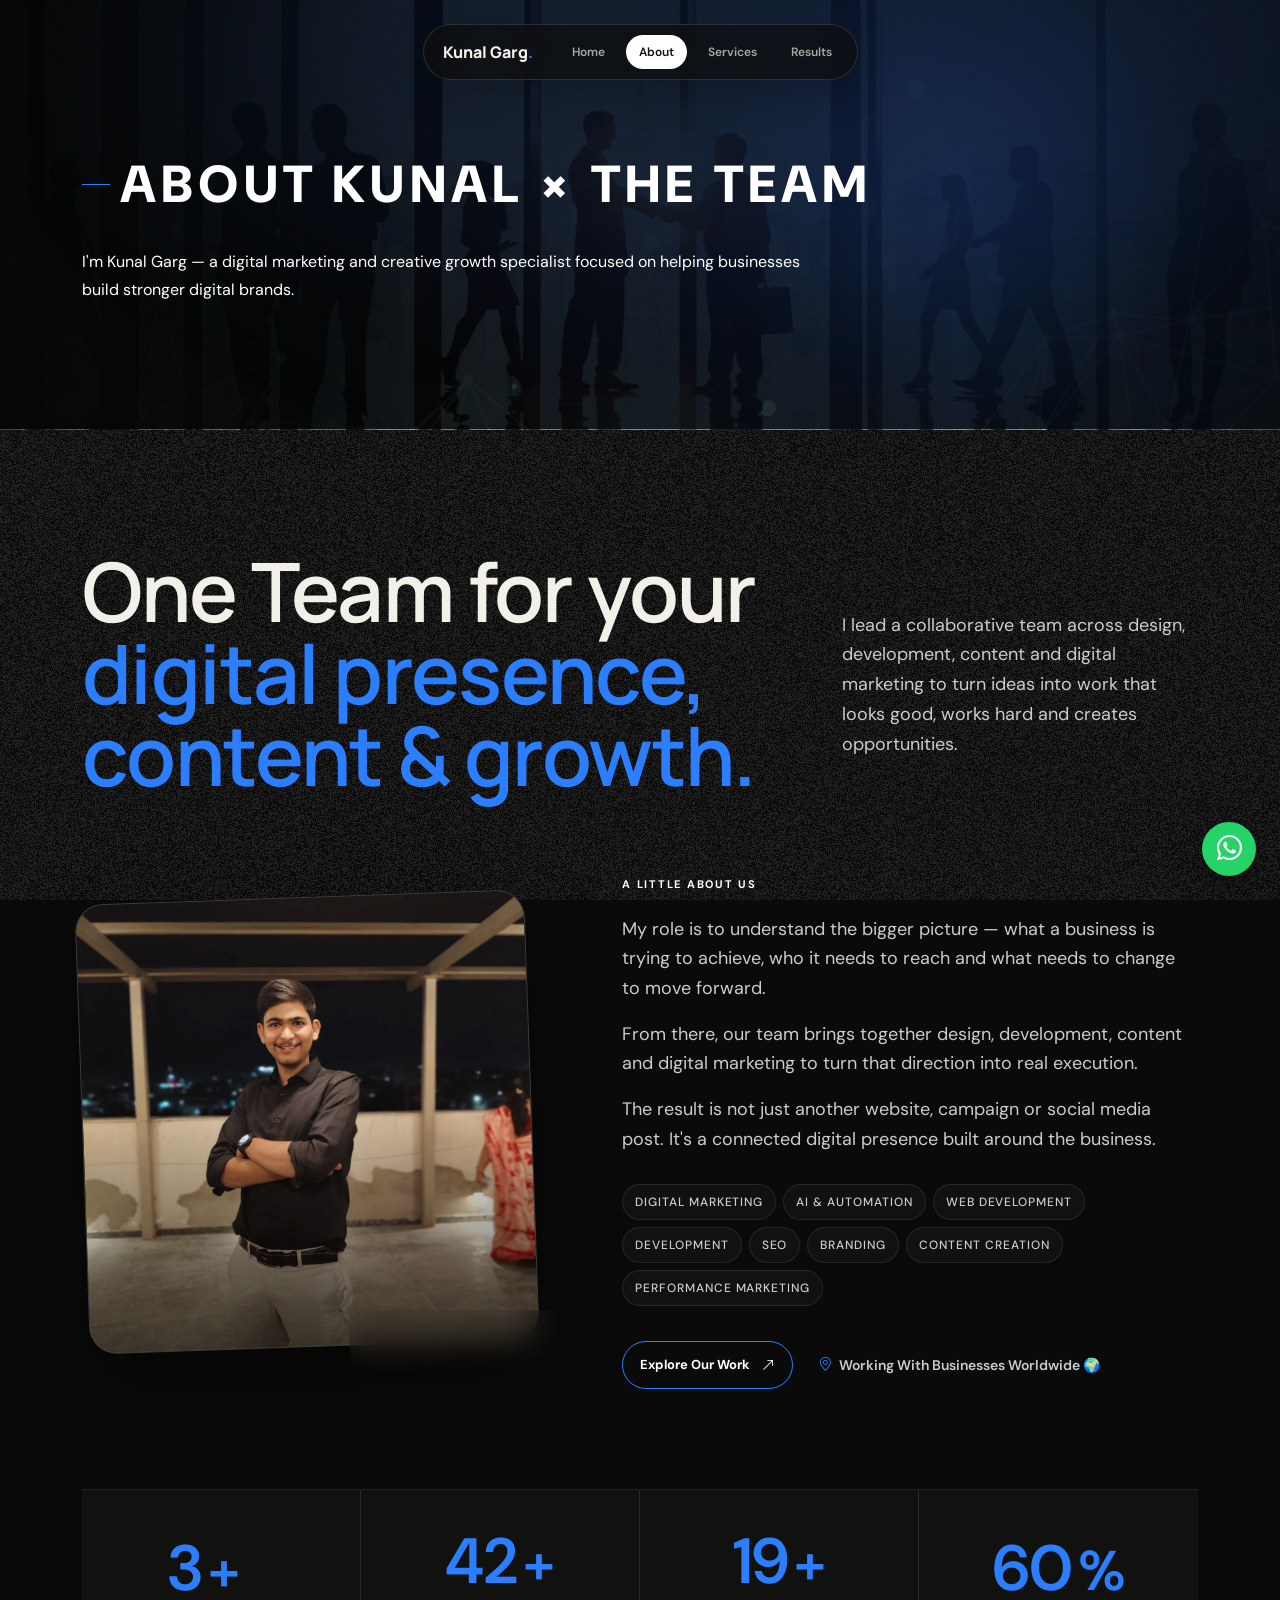
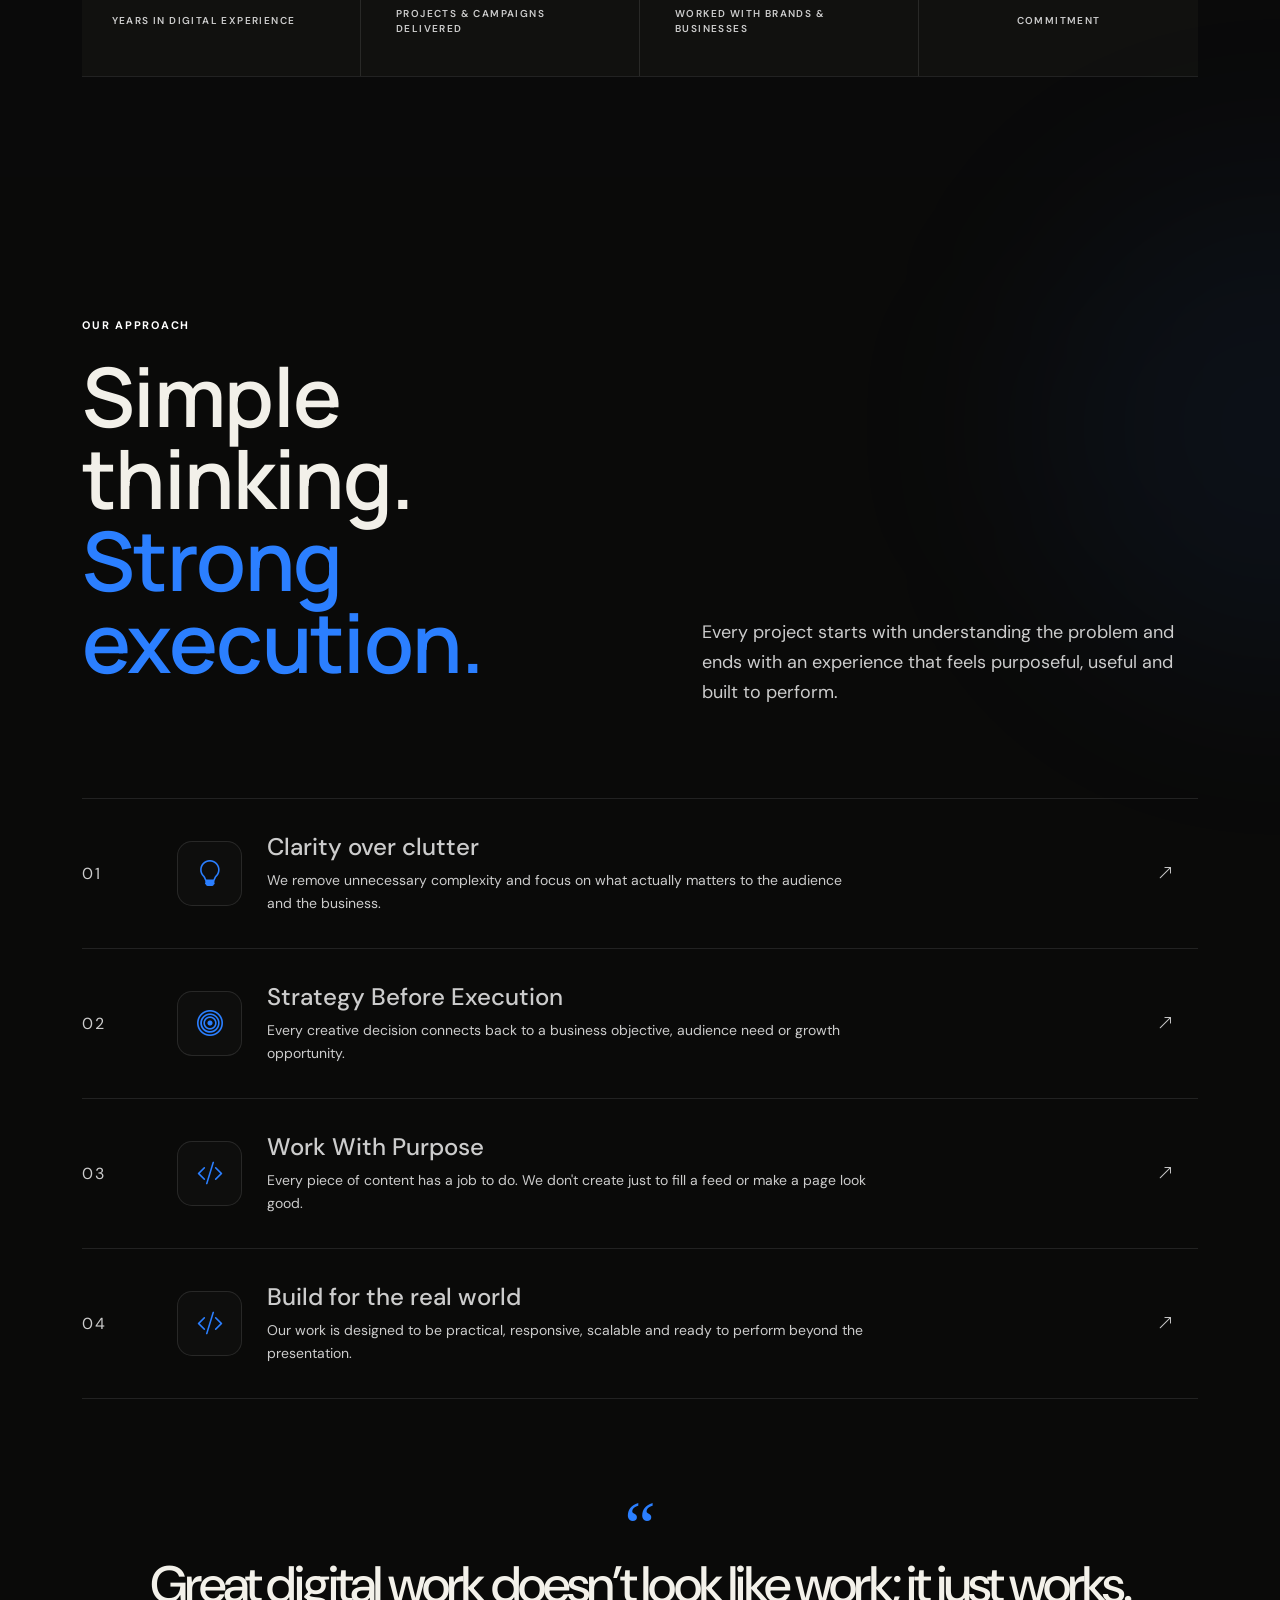
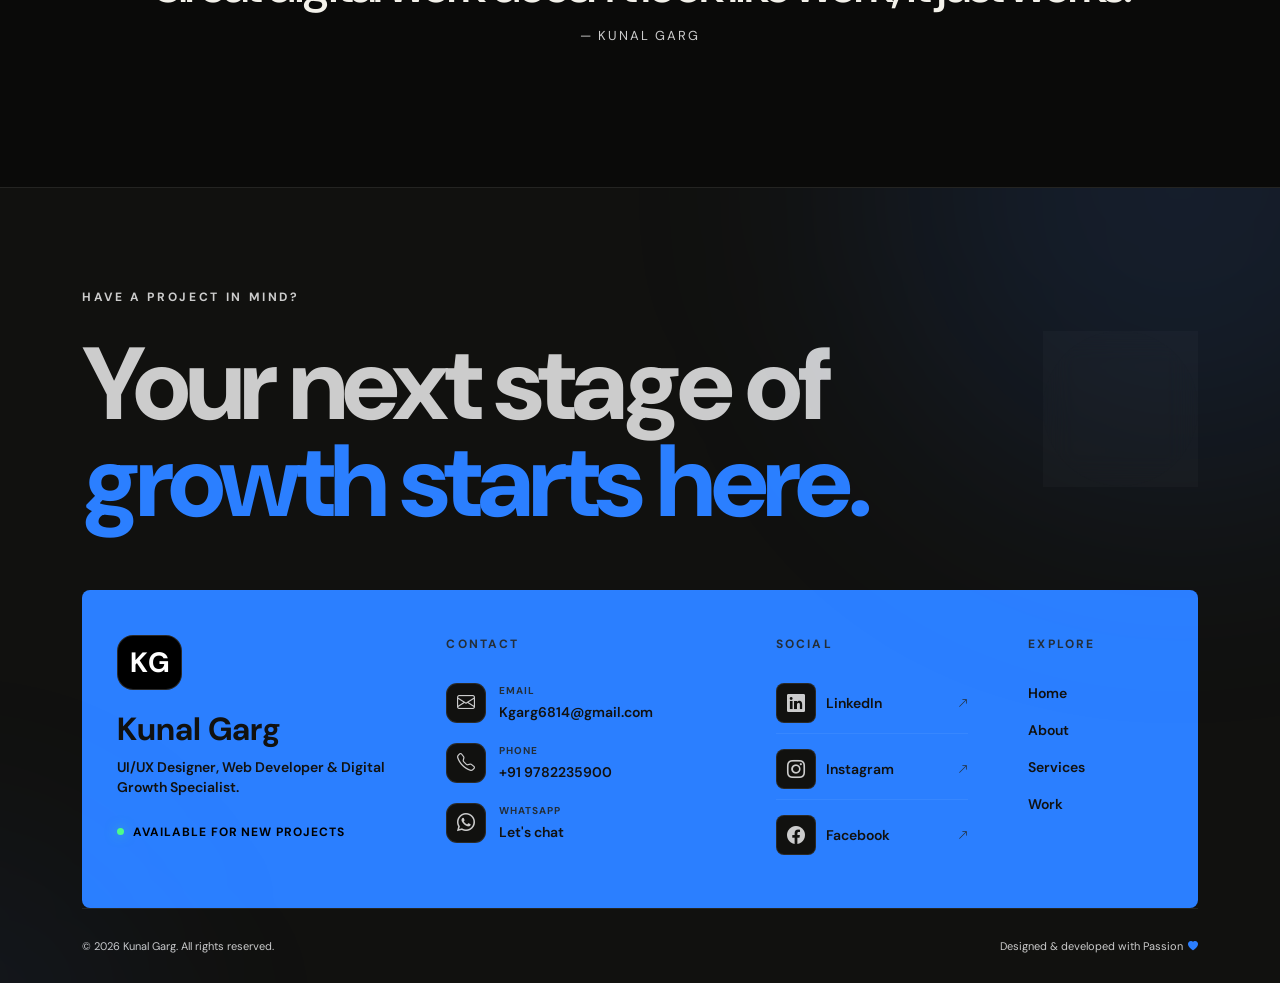
==== commit cc3c6fa9: "All pages updated" ====
--- a/about.html
+++ b/about.html
@@ -38,12 +38,10 @@
         <div class="top_banner_inner">
           <div class="top_banner_lable reveal delay-2">
             <span class="banner-line"></span>
-            ABOUT ME
+            ABOUT KUNAL × THE TEAM
           </div>
           <p class="reveal delay-3">
-            I'm Kunal Garg, a designer, developer and digital
-            growth partner focused on creating meaningful,
-            modern and high-performing digital experiences.
+            I'm Kunal Garg — a digital marketing and creative growth specialist focused on helping businesses build stronger digital brands.
           </p>
         </div>
       </div>
@@ -55,16 +53,13 @@
         <div class="row">
           <div class="col-md-8">
             <h1 class="display reveal delay-3">
-             One partner for your <span class="highlighted_txt">design, content & growth.</span>
+             One Team for your <span class="highlighted_txt">digital presence, content & growth.</span>
             </h1>
           </div>
           <div class="col-md-4 align-content-center">
               <p class="section-lead reveal delay-3">
-                I'm a designer and web developer who enjoys
-                turning complex ideas into simple, engaging
-                digital experiences.
-              </p>
-
+                I lead a collaborative team across design, development, content and digital marketing to turn ideas into work that looks good, works hard and creates opportunities.
+              </p>
           </div>
         </div>
         <div class="about-main-grid">
@@ -91,65 +86,47 @@
 
           <!-- CONTENT -->
           <div class="about-content reveal right">
-            <span class="eyebrow">
-              A LITTLE ABOUT ME
-            </span>
+            <div class="eyebrow">
+             A LITTLE ABOUT US
+            </div>
+
             <div class="about-description">
-              <p class="section-lead reveal visible">
-                My approach combines visual design,
-                development and digital marketing so that
-                every project looks great while also having
-                a clear purpose.
-              </p>
-
-              <p class="section-lead reveal visible">
-                From websites and landing pages to branding,
-                content and digital campaigns, I focus on
-                creating work that people remember and
-                businesses can actually use.
-              </p>
-
-            </div>
-
+              <p class="section-lead">
+               My role is to understand the bigger picture — what a business is trying to achieve, who it needs to reach and what needs to change to move forward.
+              </p>
+              <p class="section-lead">
+               From there, our team brings together design, development, content and digital marketing to turn that direction into real execution.
+              </p>
+              <p class="section-lead">
+              The result is not just another website, campaign or social media post. It's a connected digital presence built around the business.
+              </p>
+            </div>
 
             <!-- SKILLS -->
-
             <div class="about-skills">
-
-              <span>UI / UX</span>
-              <span>WEB DESIGN</span>
+              <span>DIGITAL MARKETING</span>
+              <span>AI & AUTOMATION</span>
+              <span>WEB DEVELOPMENT</span>
               <span>DEVELOPMENT</span>
               <span>SEO</span>
               <span>BRANDING</span>
-              <span>DIGITAL MARKETING</span>
-
+              <span>CONTENT CREATION</span>
+              <span>PERFORMANCE MARKETING</span>
             </div>
 
 
             <!-- CTA -->
-
             <div class="about-actions">
-
               <a href="#work" class="outline-btn">
-
-                Explore my work
-
+               Explore Our Work
                 <i class="bi bi-arrow-up-right"></i>
-
               </a>
-
               <span class="about-location">
-
                 <i class="bi bi-geo-alt"></i>
-
-                Working globally
-
-              </span>
-
-            </div>
-
-          </div>
-
+                Working With Businesses Worldwide 🌍
+              </span>
+            </div>
+          </div>
         </div>
 
 
@@ -158,70 +135,56 @@
             ================================================== -->
 
         <div class="about-stats reveal delay-1">
-
           <div class="about-stat">
-
             <div class="stat-number">
               <span class="counter" data-target="4">
                 0
               </span>
               <span class="stat-plus">+</span>
             </div>
-
             <span class="stat-label">
-              Years Experience
+              YEARS IN DIGITAL EXPERIENCE
             </span>
-
           </div>
 
 
           <div class="about-stat">
-
             <div class="stat-number">
               <span class="counter" data-target="50">
                 0
               </span>
               <span class="stat-plus">+</span>
             </div>
-
             <span class="stat-label">
-              Projects Delivered
+              PROJECTS & CAMPAIGNS DELIVERED
             </span>
-
           </div>
 
 
           <div class="about-stat">
-
             <div class="stat-number">
-              <span class="counter" data-target="20">
+              <span class="counter" data-target="26">
                 0
               </span>
               <span class="stat-plus">+</span>
             </div>
-
             <span class="stat-label">
-              Brands Worked With
+               WORKED WITH BRANDS & BUSINESSES
             </span>
-
           </div>
 
 
           <div class="about-stat">
-
             <div class="stat-number">
               <span class="counter" data-target="100">
                 0
               </span>
               <span class="stat-plus">%</span>
             </div>
-
             <span class="stat-label">
-              Commitment
+              COMMITMENT
             </span>
-
-          </div>
-
+          </div>
         </div>
 
       </div>
@@ -237,22 +200,18 @@
       <div class="container">
         <div class="approach-header">
           <div class="reveal">
-            <span class="eyebrow">
-              MY APPROACH
-            </span>
+            <div class="eyebrow">
+              OUR APPROACH
+            </div>
 
             <h2 class="display">
               Simple thinking.
               <span class="highlighted_txt">Strong execution.</span>
             </h2>
-
-          </div>
-
+          </div>
           <p class="section-lead reveal delay-1">
-            Every project starts with understanding the problem
-            and ends with an experience that feels effortless.
+           Every project starts with understanding the problem and ends with an experience that feels purposeful, useful and built to perform.
           </p>
-
         </div>
 
 
@@ -271,16 +230,12 @@
             </div>
 
             <div class="approach-content">
-
               <h3>
                 Clarity over clutter
               </h3>
-
               <p>
-                I remove unnecessary complexity and focus
-                on what actually matters to the user.
-              </p>
-
+                We remove unnecessary complexity and focus on what actually matters to the audience and the business.
+              </p>
             </div>
 
             <div class="approach-arrow">
@@ -305,12 +260,11 @@
             <div class="approach-content">
 
               <h3>
-                Design with purpose
+               Strategy Before Execution
               </h3>
 
               <p>
-                Every visual decision has a reason and
-                connects back to the user's needs and goals.
+                Every creative decision connects back to a business objective, audience need or growth opportunity.
               </p>
 
             </div>
@@ -328,6 +282,36 @@
 
             <div class="approach-number">
               03
+            </div>
+
+            <div class="approach-icon">
+              <i class="bi bi-code-slash"></i>
+            </div>
+
+            <div class="approach-content">
+
+              <h3>
+                Work With Purpose
+              </h3>
+
+              <p>
+              Every piece of content has a job to do. We don't create just to fill a feed or make a page look good.
+              </p>
+
+            </div>
+
+            <div class="approach-arrow">
+              <i class="bi bi-arrow-up-right"></i>
+            </div>
+
+          </div>
+
+         <!-- 04 -->
+
+          <div class="approach-item reveal delay-2">
+
+            <div class="approach-number">
+              04
             </div>
 
             <div class="approach-icon">
@@ -341,9 +325,7 @@
               </h3>
 
               <p>
-                Designs should not only look impressive.
-                They should be responsive, practical and
-                ready to perform.
+               Our work is designed to be practical, responsive, scalable and ready to perform beyond the presentation.
               </p>
 
             </div>
@@ -364,7 +346,7 @@
           <span class="quote-mark">“</span>
 
           <p>
-            Good design should feel obvious.
+           Great digital work doesn’t look like work; it just works.
           </p>
 
           <span class="quote-caption">
@@ -389,8 +371,8 @@
           </span>
 
           <h2>
-            Let's build
-            <span>something great.</span>
+            Your next stage of
+            <span>growth starts here.</span>
           </h2>
 
         </div>
--- a/assets/css/style.css
+++ b/assets/css/style.css
@@ -502,7 +502,7 @@
 
 .about-main-grid {
   display: grid;
-  grid-template-columns: 420px 1fr;
+  grid-template-columns: 480px 1fr;
   align-items: center;
   gap: 60px;
   margin-top: 40px;
@@ -2309,14 +2309,13 @@
 
 
 .footer-cta h2 {
-  margin: 0;
-  max-width: 850px;
-  font-size: clamp(55px, 8vw, 108px);
-  line-height: .88;
-  letter-spacing: -.07em;
-  font-weight: 600;
-}
-
+    margin: 0;
+    max-width: 980px;
+    font-size: clamp(55px, 8vw, 108px);
+    line-height: .95;
+    letter-spacing: -.04em;
+    font-weight: 800;
+}
 
 .footer-cta h2 span {
   display: block;
@@ -4185,6 +4184,7 @@
 ===================================================== */
 
 .project-video-content {
+  display: none;
   position: absolute;
   left: 18px;
   right: 18px;
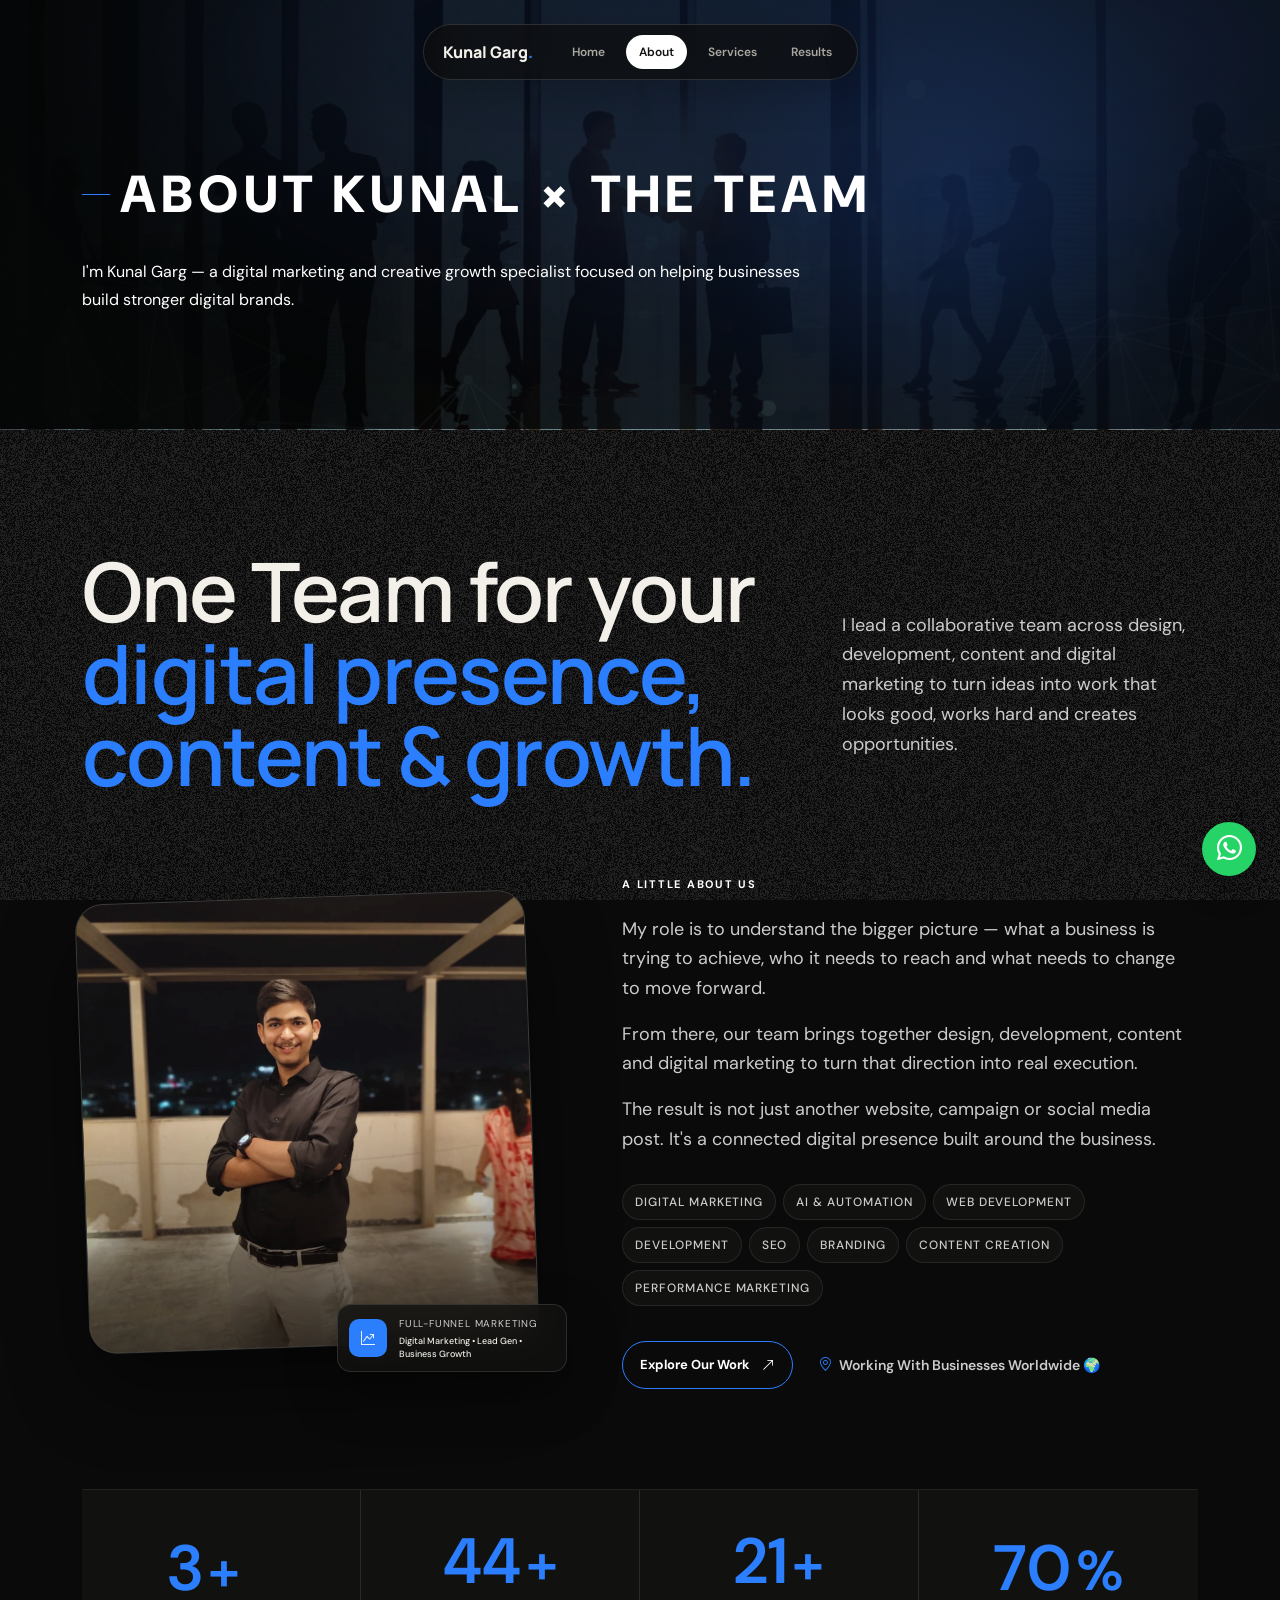
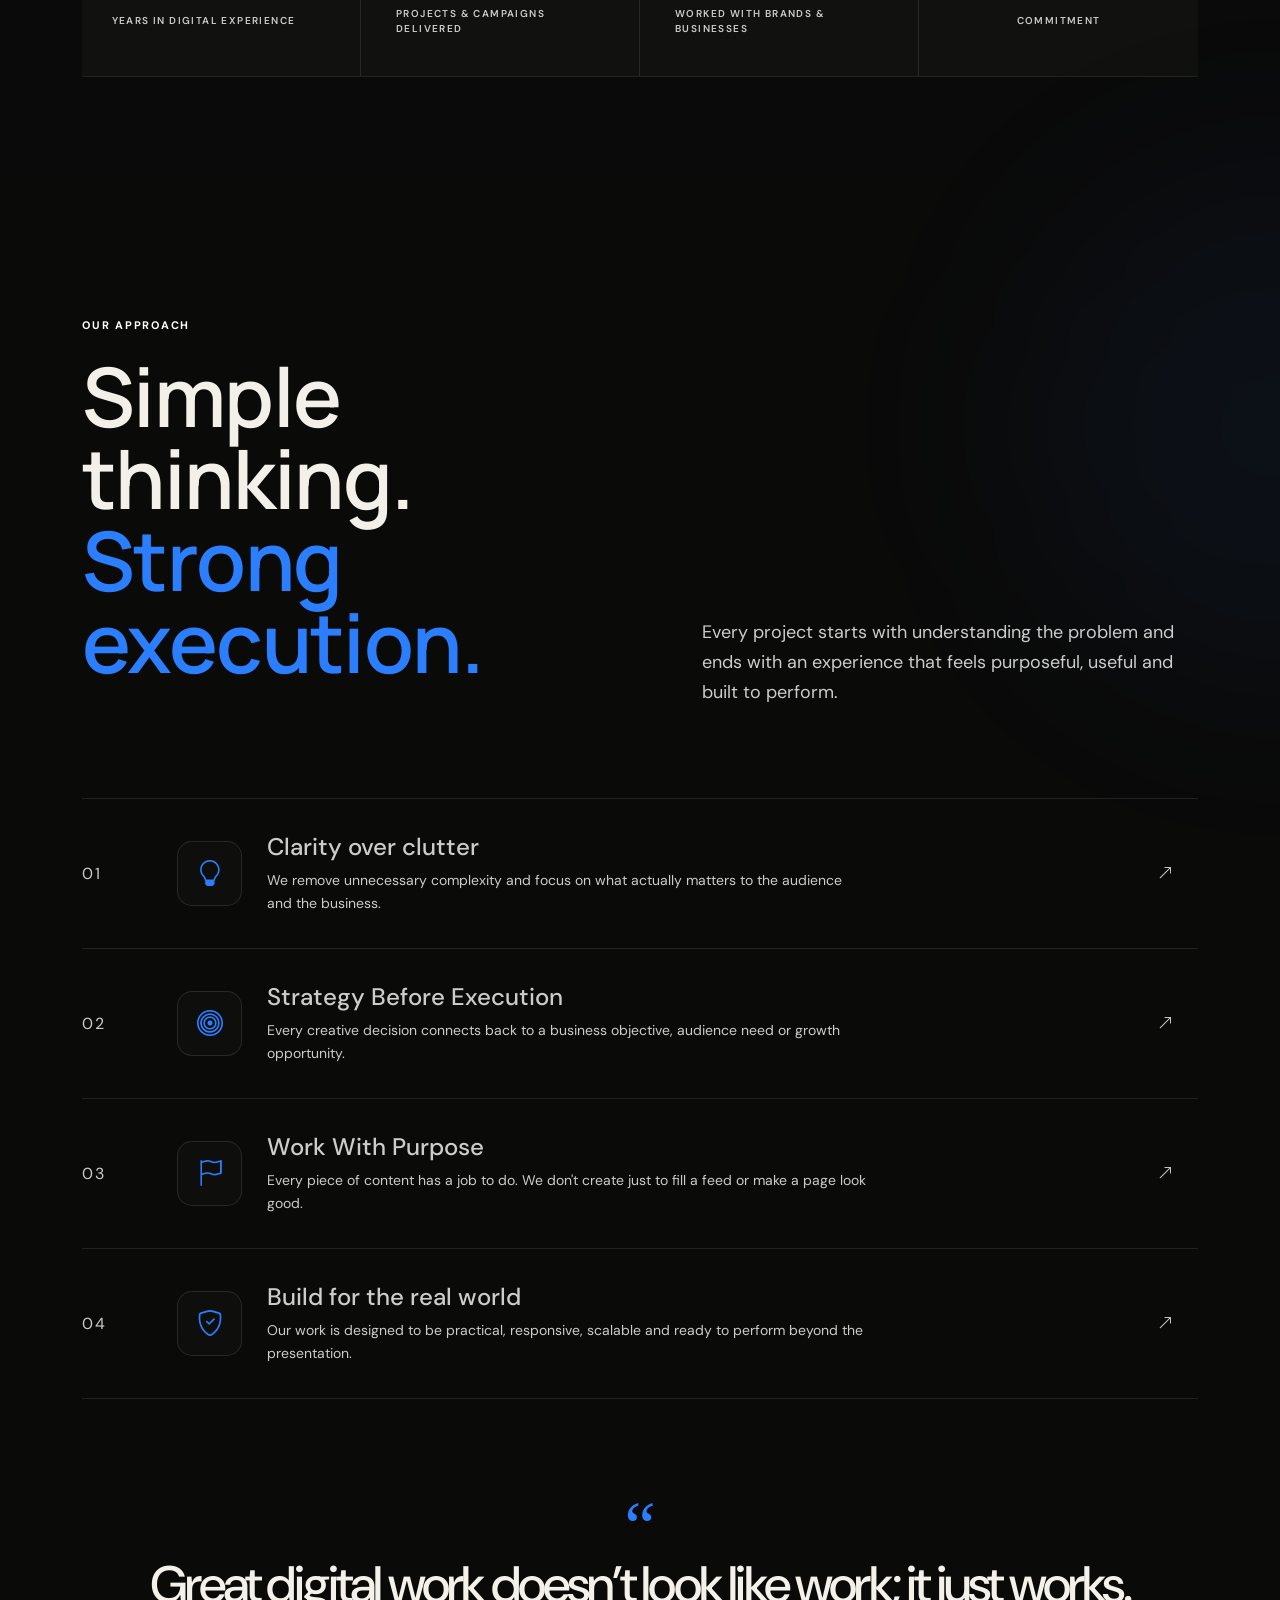
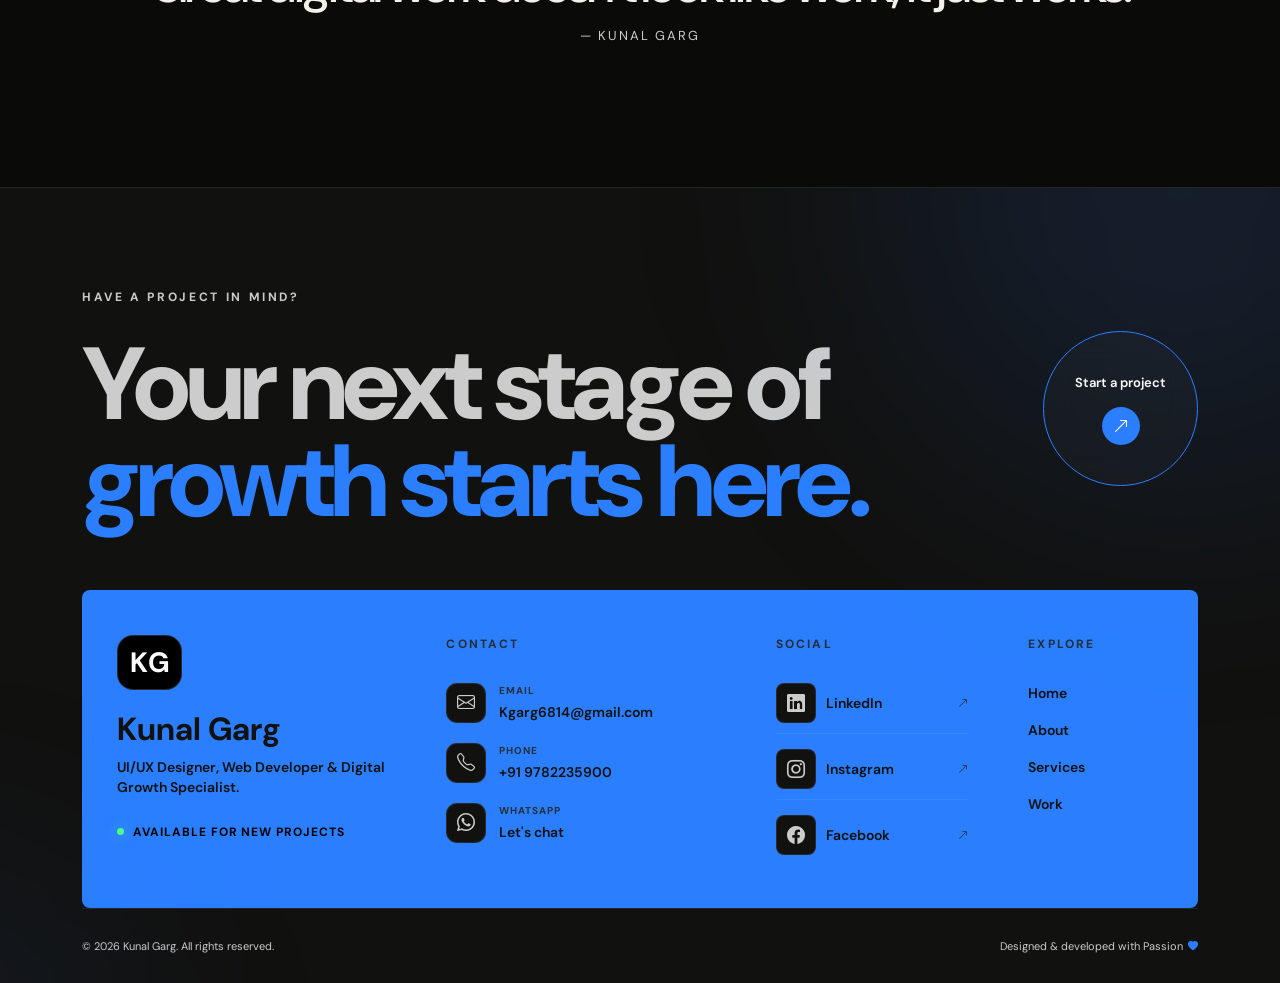
==== commit 068c3f84: "All pages and their content and styling updated" ====
--- a/about.html
+++ b/about.html
@@ -73,12 +73,12 @@
             <!-- Small floating card -->
             <div class="about-photo-card">
               <div class="photo-card-icon">
-                <i class="bi bi-stars"></i>
+                <i class="bi-graph-up-arrow"></i>
               </div>
               <div>
-                <small>Currently focused on</small>
+                <small>FULL-FUNNEL MARKETING</small>
                 <strong>
-                  Design • Development • Growth
+                  Digital Marketing • Lead Gen • Business Growth
                 </strong>
               </div>
             </div>
@@ -285,7 +285,7 @@
             </div>
 
             <div class="approach-icon">
-              <i class="bi bi-code-slash"></i>
+              <i class="bi bi-flag"></i>
             </div>
 
             <div class="approach-content">
@@ -315,7 +315,7 @@
             </div>
 
             <div class="approach-icon">
-              <i class="bi bi-code-slash"></i>
+              <i class="bi bi-shield-check"></i>
             </div>
 
             <div class="approach-content">
--- a/assets/css/style.css
+++ b/assets/css/style.css
@@ -438,12 +438,8 @@
 
 .top_banner_inner {
   position: relative;
-
   z-index: 2;
-
-  max-width: 900px;
-
-  padding: 100px 0 80px;
+  padding: 120px 0 80px;
 }
 
 
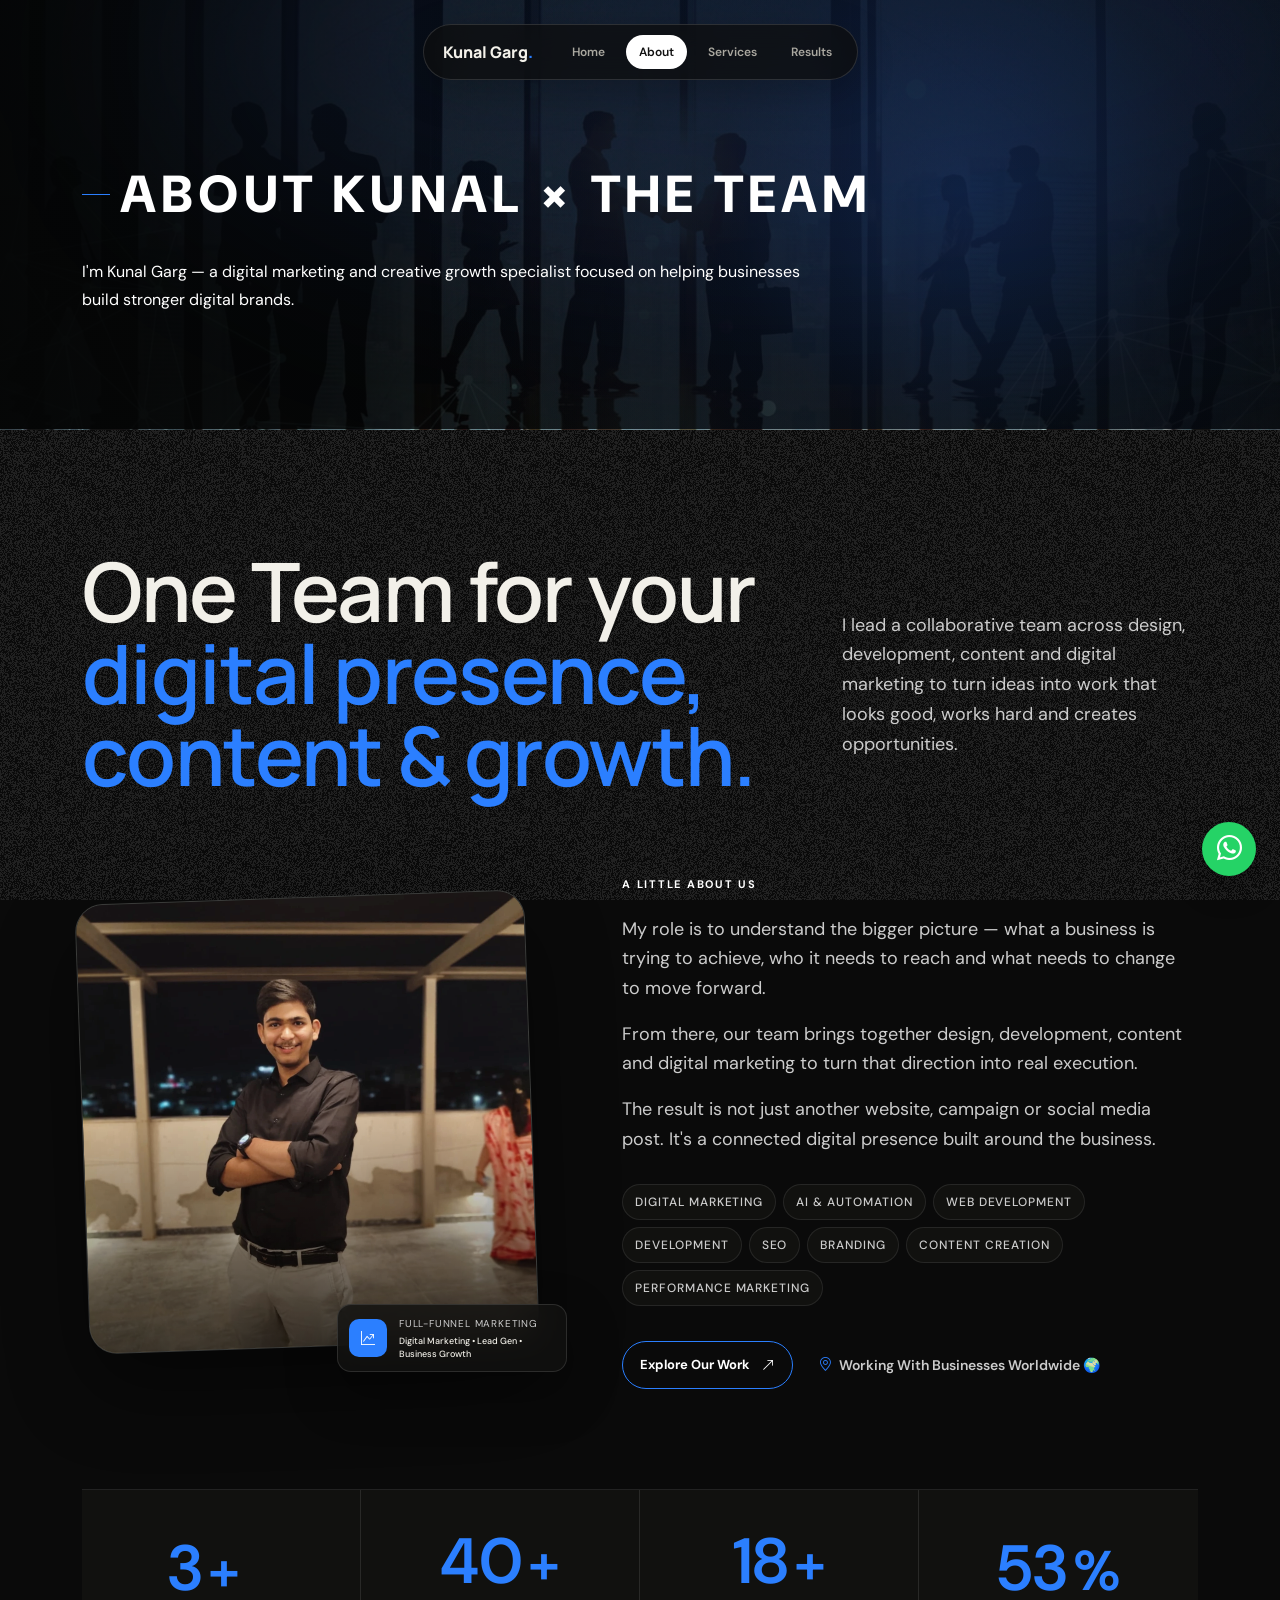
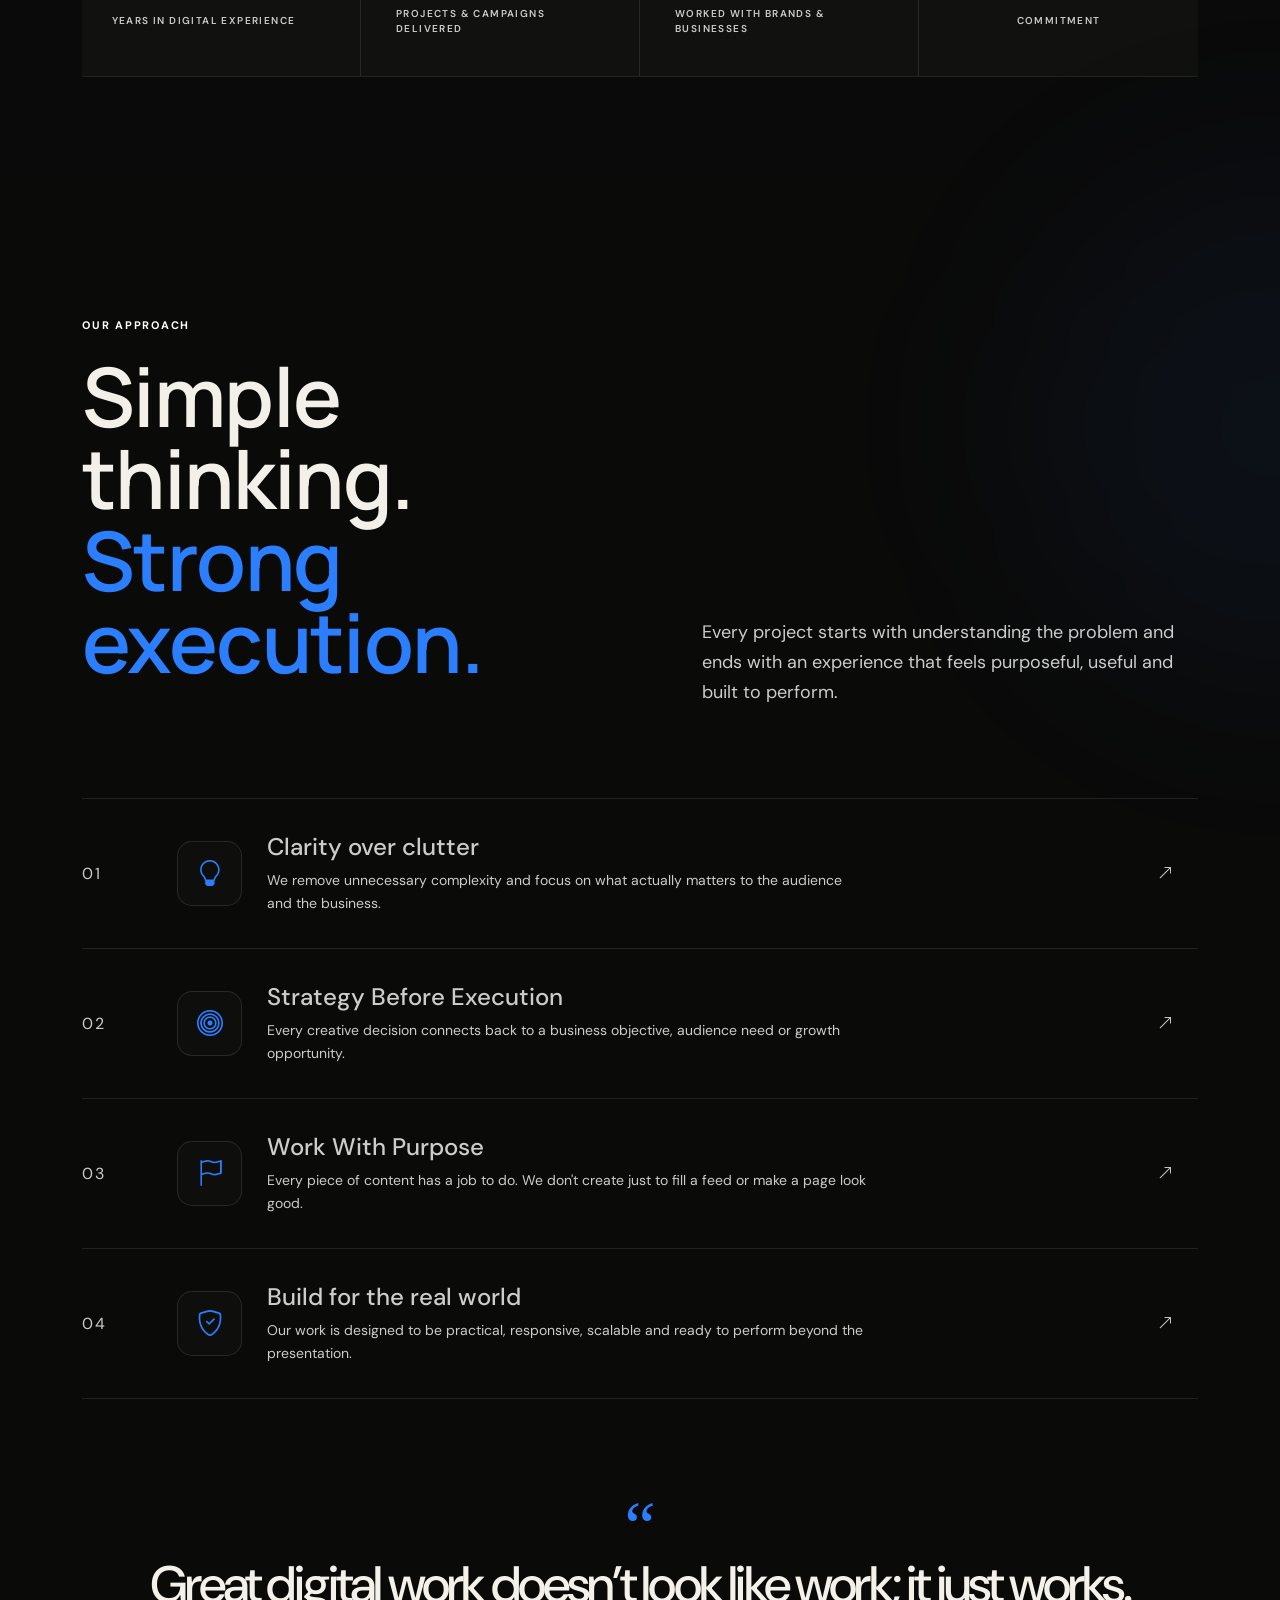
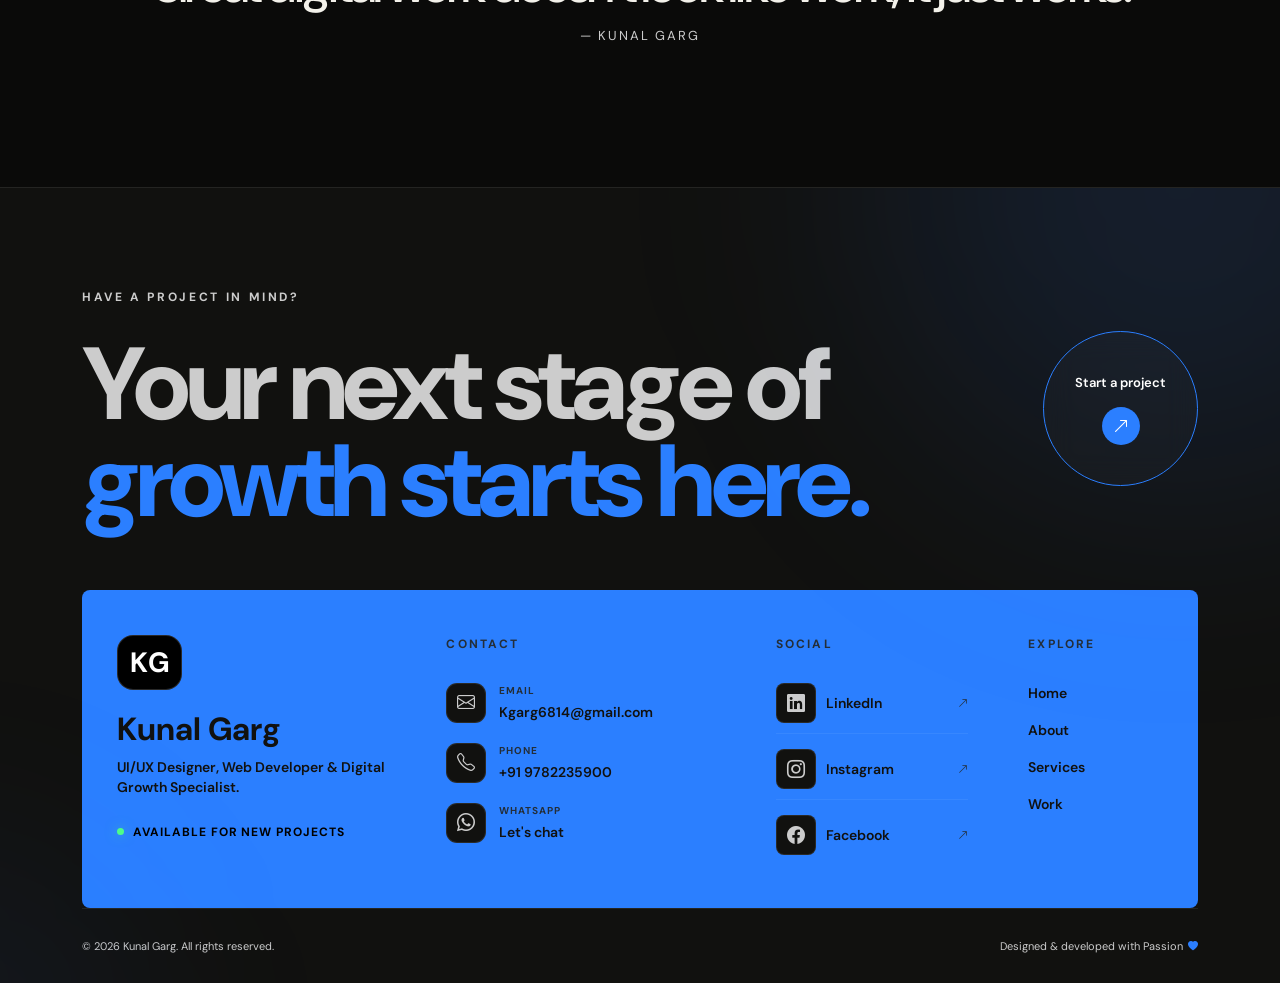
==== commit 257bdd97: "responsive code updated" ====
--- a/about.html
+++ b/about.html
@@ -8,6 +8,8 @@
   <link rel="stylesheet" href="https://cdn.jsdelivr.net/npm/bootstrap@5.3.8/dist/css/bootstrap.min.css">
   <link rel="stylesheet" href="https://cdn.jsdelivr.net/npm/bootstrap-icons@1.13.1/font/bootstrap-icons.min.css">
   <link rel="stylesheet" href="assets/css/style.css">
+  <link rel="stylesheet" href="assets/css/responsive.css">
+
 </head>
 
 <body>
--- a/assets/css/style.css
+++ b/assets/css/style.css
@@ -360,6 +360,7 @@
   font-weight: 700;
   transition: .35s var(--ease);
   color: var(--white);
+  width: max-content;
 
 }
 
@@ -2305,12 +2306,12 @@
 
 
 .footer-cta h2 {
-    margin: 0;
-    max-width: 980px;
-    font-size: clamp(55px, 8vw, 108px);
-    line-height: .95;
-    letter-spacing: -.04em;
-    font-weight: 800;
+  margin: 0;
+  max-width: 980px;
+  font-size: clamp(55px, 8vw, 108px);
+  line-height: .95;
+  letter-spacing: -.04em;
+  font-weight: 800;
 }
 
 .footer-cta h2 span {
@@ -2824,64 +2825,6 @@
     grid-template-columns: 1fr 1fr;
 
     gap: 50px;
-  }
-
-}
-
-
-/* =========================================================
-   MOBILE
-========================================================= */
-
-@media (max-width: 600px) {
-  .footer-cta {
-
-    flex-direction: column;
-
-    align-items: flex-start;
-
-    justify-content: center;
-
-    gap: 35px;
-
-    padding: 70px 0;
-  }
-
-
-  .footer-cta h2 {
-
-    font-size: 58px;
-  }
-
-
-  .footer-cta-btn {
-
-    width: 125px;
-    height: 125px;
-  }
-
-
-  .footer-main {
-
-    grid-template-columns: 1fr;
-
-    gap: 45px;
-
-    padding: 60px 0;
-  }
-
-
-  .footer-bottom {
-
-    flex-direction: column;
-
-    align-items: flex-start;
-
-    justify-content: center;
-
-    gap: 15px;
-
-    padding: 25px 0;
   }
 
 }
@@ -2926,10 +2869,12 @@
   transition: background 0.3s ease-in-out;
   cursor: pointer
 }
-.backtop:hover{
-  background:var(--accent) ;
+
+.backtop:hover {
+  background: var(--accent);
   color: var(--white);
 }
+
 .backtop.show {
   opacity: 1;
   pointer-events: auto
@@ -3009,211 +2954,6 @@
   transition-delay: .3s
 }
 
-@media(max-width:991px) {
-  .hero-grid {
-    grid-template-columns: 1fr;
-    gap: 45px;
-    text-align: center
-  }
-
-  .hero-side.right {
-    justify-self: center
-  }
-
-  .hero-side p {
-    margin: auto
-  }
-
-  .hero-name-line {
-    justify-content: center
-  }
-
-  .hero-portrait {
-    width: min(350px, 70vw)
-  }
-
-  .hero-bottom {
-    margin-top: 30px
-  }
-
-  .service-grid {
-    grid-template-columns: repeat(2, 1fr)
-  }
-
-  .about-grid,
-  .contact-grid,
-  .why-grid {
-    grid-template-columns: 1fr;
-    gap: 55px
-  }
-
-  .process-grid {
-    grid-template-columns: repeat(2, 1fr)
-  }
-
-  .testimonial-slide {
-    grid-template-columns: 1fr
-  }
-
-  .result-panel {
-    min-height: 230px
-  }
-
-  .footer-grid {
-    grid-template-columns: 1fr 1fr
-  }
-}
-
-@media(max-width:650px) {
-  .section {
-    padding: 95px 0
-  }
-
-  .site-header {
-    top: 12px
-  }
-
-  .header-shell {
-    width: calc(100% - 24px);
-    justify-content: space-between;
-    gap: 8px
-  }
-
-  .main-nav a {
-    padding: 7px 8px;
-    font-size: 10px
-  }
-
-  .brand {
-    font-size: 13px
-  }
-
-  .header-cta {
-    display: none
-  }
-
-  .hero {
-    padding-top: 130px
-  }
-
-  .hero-grid {
-    gap: 35px
-  }
-
-  .hero-portrait {
-    width: 76vw
-  }
-
-  .hero-side p {
-    font-size: 14px
-  }
-
-  .hero-side.right .outline-btn {
-    display: none
-  }
-
-  .work-grid {
-    grid-template-columns: 1fr;
-    gap: 38px
-  }
-
-  .work-card.large {
-    grid-column: auto
-  }
-
-  .media-frame,
-  .work-card.large .media-frame {
-    aspect-ratio: 1.2/1
-  }
-
-  .work-meta {
-    display: block
-  }
-
-  .work-type {
-    display: block;
-    margin-top: 10px
-  }
-
-  .display {
-    font-size: clamp(42px, 13vw, 72px)
-  }
-
-  .service-grid {
-    grid-template-columns: 1fr
-  }
-
-  .service-card {
-    min-height: 225px
-  }
-
-  .service-icon {
-    margin-bottom: 35px
-  }
-
-  .filter-tabs {
-    overflow-x: auto;
-    flex-wrap: nowrap;
-    padding-bottom: 7px
-  }
-
-  .filter-btn {
-    white-space: nowrap
-  }
-
-  .testimonial-main,
-  .result-panel {
-    padding: 30px
-  }
-
-  .testimonial-main blockquote {
-    font-size: 26px
-  }
-
-  .result-panel strong {
-    font-size: 65px
-  }
-
-  .process-grid {
-    grid-template-columns: 1fr
-  }
-
-  .process-card {
-    min-height: 220px
-  }
-
-  .process-no {
-    margin-bottom: 55px
-  }
-
-  .stats-row {
-    grid-template-columns: 1fr
-  }
-
-  .stat,
-  .stat:last-child {
-    border-right: 0;
-    border-bottom: 1px solid var(--line-dark);
-    padding: 20px 0
-  }
-
-  .stat:last-child {
-    border-bottom: 0
-  }
-
-  .form-row {
-    grid-template-columns: 1fr
-  }
-
-  .footer-grid {
-    grid-template-columns: 1fr
-  }
-
-  .whatsapp {
-    right: 16px;
-    bottom: 16px
-  }
-}
 
 /* =========================================
    SERVICES GRID
@@ -3327,7 +3067,38 @@
   display: flex;
   justify-content: space-between;
   align-items: flex-end;
-  gap: 50px;
+  gap: 10px;
+}
+
+.service-card-content h3 {
+  font-size: 28px;
+  font-weight: 600;
+  line-height: 1.5;
+  margin-bottom: 7px;
+}
+
+.service-card-content p {
+  margin-bottom: 35px;
+  font-size: 17px;
+  max-width: 580px;
+  color: var(--light-txt);
+}
+
+.service-tags span {
+  font-size: 14px;
+  background: #00000080;
+  padding: 6px 8px;
+  border-radius: 8px;
+}
+
+.service-tags {
+  display: flex;
+  flex-wrap: wrap;
+  gap: 10px;
+}
+
+.service-arrow i {
+  font-size: 18px;
 }
 
 .btn_box {
@@ -3514,13 +3285,13 @@
 
 
 .hero-copy h1 {
-    margin: 0;
-    /* font-family: "Manrope", sans-serif; */
-    font-size: clamp(85px, 10vw, 154px);
-    font-weight: 800;
-    line-height: 0.95;
-    letter-spacing: -.05em;
-    text-transform: uppercase;
+  margin: 0;
+  /* font-family: "Manrope", sans-serif; */
+  font-size: clamp(85px, 10vw, 154px);
+  font-weight: 800;
+  line-height: 0.95;
+  letter-spacing: -.05em;
+  text-transform: uppercase;
 }
 
 
@@ -3932,100 +3703,7 @@
    MOBILE
 ===================================================== */
 
-@media (max-width: 600px) {
-
-  .hero-meta-right {
-    display: none;
-  }
-
-  .hero-main {
-    padding: 55px 0 35px;
-
-    gap: 40px;
-  }
-
-  .hero-copy h1 {
-    font-size: 70px;
-
-    line-height: .82;
-  }
-
-  .hero-copy h1 span {
-    margin-left: 25px;
-  }
-
-  .hero-description {
-    margin-top: 30px;
-  }
-
-  .hero-description p {
-    font-size: 13px;
-  }
-
-  .hero-actions {
-    justify-content: flex-start;
-
-    flex-wrap: wrap;
-  }
-
-  .hero-visual {
-    height: 430px;
-  }
-
-  .hero-image-wrapper {
-    width: 90%;
-
-    height: 420px;
-  }
-
-  .hero-image-frame {
-    inset: 10px;
-
-    border-radius: 200px 200px 25px 25px;
-  }
-
-  .hero-float-one {
-    left: -8px;
-
-    top: 70px;
-  }
-
-  .hero-float-two {
-    right: -8px;
-
-    bottom: 65px;
-  }
-
-  .hero-float {
-    padding: 8px 11px 8px 8px;
-  }
-
-  .float-icon {
-    width: 30px;
-    height: 30px;
-  }
-
-  .hero-stats {
-    width: 100%;
-
-    justify-content: space-between;
-
-    gap: 10px;
-  }
-
-  .hero-stat strong {
-    font-size: 19px;
-  }
-
-  .hero-stat span {
-    font-size: 7px;
-  }
-
-  .hero-scroll {
-    display: none;
-  }
-
-}
+
 
 /* projects page */
 
--- a/assets/css/responsive.css
+++ b/assets/css/responsive.css
@@ -0,0 +1,467 @@
+@media (max-width: 425px) {
+    .section {
+        padding: 60px 0;
+    }
+
+    .section-lead {
+        font-size: 14px;
+        line-height: 1.55;
+    }
+
+    .process-card h3,
+    .why-item h3,
+    .work-meta h3,
+    .service-card-content h3 {
+        font-size: 22px;
+        line-height: 1.2;
+    }
+
+    .service-card-content p {
+        font-size: 14px;
+    }
+
+    .service-tags span {
+        font-size: 13px;
+    }
+
+    .reviewer strong {
+        font-size: 14px;
+    }
+
+    .process-grid {
+        grid-template-columns: 1fr !important;
+    }
+
+    .work-meta p {
+        font-size: 12px;
+        margin-bottom: 9px;
+    }
+
+    small.work_focus {
+        font-size: 14px;
+    }
+
+    .footer-eyebrow {
+        margin-bottom: 20px;
+    }
+
+    .why-item p {
+        font-size: 14px;
+    }
+
+    .footer-cta {
+        flex-direction: column;
+        align-items: center;
+        justify-content: center;
+        gap: 0;
+        padding: 0px 0;
+        margin-bottom: 30px;
+        min-height: unset;
+    }
+
+    .footer-cta-btn {
+        display: none;
+    }
+
+    .footer-main {
+        grid-template-columns: 1fr;
+        gap: 45px;
+        padding: 30px 20px;
+    }
+
+    .footer-bottom {
+        flex-direction: column;
+        align-items: flex-start;
+        justify-content: center;
+        gap: 15px;
+        padding: 25px 0;
+    }
+
+    .portfolio-footer {
+        padding: 60px 0 0;
+    }
+
+    .outline-btn {
+        padding: 11px 15px;
+        font-size: 12px;
+    }
+
+}
+
+@media(max-width:650px) {
+    .site-header {
+        top: 12px;
+    }
+
+    .header-shell {
+        width: calc(100% - 24px);
+        justify-content: space-between;
+        gap: 8px;
+    }
+
+    .main-nav a {
+        padding: 7px 8px;
+        font-size: 10px;
+    }
+
+    .brand {
+        font-size: 13px;
+    }
+
+    .header-cta {
+        display: none;
+    }
+
+    .hero {
+        padding-top: 130px;
+    }
+
+    .hero-grid {
+        gap: 35px;
+    }
+
+    .hero-portrait {
+        width: 76vw;
+    }
+
+    .hero-side p {
+        font-size: 14px;
+    }
+
+    .hero-side.right .outline-btn {
+        display: none;
+    }
+
+    .work-grid {
+        grid-template-columns: 1fr;
+        gap: 38px;
+    }
+
+    .work-card.large {
+        grid-column: auto;
+    }
+
+    .media-frame,
+    .work-card.large .media-frame {
+        aspect-ratio: 1.2/1;
+    }
+
+    .work-meta {
+        display: block;
+    }
+
+    .work-type {
+        display: block;
+        margin-top: 10px;
+    }
+
+    .work-cta {
+        margin-top: 30px;
+    }
+
+    .display {
+        font-size: 38px;
+        margin-bottom: 20px !important;
+        line-height: 42px;
+    }
+
+    .service-grid {
+        grid-template-columns: 1fr;
+    }
+
+    .service-card {
+        min-height: 225px;
+    }
+
+    .service-icon {
+        margin-bottom: 35px;
+    }
+
+    .filter-tabs {
+        overflow-x: auto;
+        flex-wrap: nowrap;
+        padding-bottom: 7px;
+    }
+
+    .filter-btn {
+        white-space: nowrap;
+    }
+
+    .testimonial-main,
+    .result-panel {
+        padding: 30px;
+    }
+
+    .reviewer {
+        margin-top: 20px;
+    }
+
+    .reviewer-avatar {
+        width: 55px;
+        height: 55px;
+    }
+
+    .process-card {
+        min-height: 220px
+    }
+
+    .process-no {
+        margin-bottom: 20px
+    }
+
+    .process-icon {
+        margin-bottom: 10px;
+    }
+
+    .stats-row {
+        grid-template-columns: 1fr
+    }
+
+    .stat,
+    .stat:last-child {
+        border-right: 0;
+        border-bottom: 1px solid var(--line-dark);
+        padding: 20px 0
+    }
+
+    .stat:last-child {
+        border-bottom: 0
+    }
+
+    .form-row {
+        grid-template-columns: 1fr
+    }
+
+    .footer-grid {
+        grid-template-columns: 1fr
+    }
+
+    .whatsapp {
+        right: 15px;
+        bottom: 15px;
+        width: 45px;
+        height: 45px;
+    }
+}
+
+@media(max-width:767px) {
+    .process {
+        padding: 30px 20px;
+        border-radius: 0;
+    }
+
+    .backtop {
+        right: 20px;
+        bottom: 70px;
+        width: 35px;
+        height: 35px;
+    }
+
+    .media-badge,
+    .play-btn {
+        top: 10px;
+        right: 10px;
+        padding: 6px 12px;
+        font-size: 11px;
+    }
+
+    .testimonial-main blockquote {
+        font-size: 16px;
+    }
+
+    .work-heading {
+        flex-direction: column;
+        gap: 0px;
+        margin-bottom: 30px;
+    }
+
+    .main-service-card {
+        min-height: 320px;
+        padding: 20px;
+    }
+
+    .service-card-content {
+        gap: 0;
+    }
+
+    .hero-bottom {
+        margin-top: 0px
+    }
+
+    .services-main-grid {
+        margin-top: 30px;
+    }
+
+    .result-panel strong {
+        font-size: 38px;
+    }
+
+    .process-grid {
+        grid-template-columns: repeat(2, 1fr);
+    }
+
+    .footer-cta h2 {
+        font-size: 48px;
+        line-height: 42px;
+    }
+
+
+}
+
+@media(max-width:991px) {
+    .noise {
+        opacity: .060;
+        background-size: contain;
+    }
+
+    .hero-grid {
+        grid-template-columns: 1fr;
+        gap: 45px;
+        text-align: center
+    }
+
+    .process-head h2.display {
+        margin: unset;
+    }
+
+    .hero-side.right {
+        justify-self: center
+    }
+
+    .hero-side p {
+        margin: auto
+    }
+
+    .hero-name-line {
+        justify-content: center;
+    }
+
+    .hero-portrait {
+        width: min(350px, 70vw);
+    }
+
+    .service-grid {
+        grid-template-columns: repeat(2, 1fr);
+    }
+
+    .about-grid,
+    .contact-grid,
+    .why-grid {
+        grid-template-columns: 1fr;
+        gap: 30px;
+    }
+
+    .why-grid {
+        margin-top: 20px;
+    }
+
+    .testimonial-slide {
+        grid-template-columns: 1fr;
+    }
+
+    .result-panel {
+        min-height: 230px;
+    }
+
+    .footer-grid {
+        grid-template-columns: 1fr 1fr;
+    }
+}
+
+@media (max-width: 600px) {
+
+    .hero-meta-right {
+        display: none;
+    }
+
+    .hero-main {
+        padding: 55px 0 35px;
+        gap: 40px;
+    }
+
+    .hero-copy h1 {
+        font-size: 70px;
+        line-height: .82;
+    }
+
+    .hero-copy h1 span {
+        margin-left: 25px;
+    }
+
+    .hero-description {
+        margin-top: 30px;
+    }
+
+    .hero-description p {
+        font-size: 13px;
+    }
+
+    .hero-actions {
+        justify-content: flex-start;
+        flex-wrap: wrap;
+    }
+
+    .hero-visual {
+        height: 320px;
+        margin-top: 20px;
+    }
+
+    .hero-image-wrapper {
+        width: 90%;
+        height: 320px;
+    }
+
+    .hero-float strong {
+        font-size: 10px;
+    }
+
+    .hero-image-frame {
+        inset: 10px;
+        border-radius: 200px 200px 25px 25px;
+    }
+
+    .hero-primary-btn {
+        gap: 10px;
+        padding: 8px 14px 10px 14px;
+        font-size: 12px;
+    }
+
+    .hero-float-one {
+        left: -8px;
+        top: 20px;
+    }
+
+    .hero-float-two {
+        right: -8px;
+        bottom: 15px;
+    }
+
+    .hero-float {
+        padding: 8px 11px 8px 8px;
+    }
+
+    .float-icon {
+        width: 30px;
+        height: 30px;
+    }
+
+    .hero-stats {
+        width: 100%;
+        justify-content: space-between;
+        gap: 10px;
+        align-items: center;
+    }
+
+    .hero-stat strong {
+        font-size: 32px;
+    }
+
+    .hero-stat span {
+        text-align: center;
+    }
+
+    .hero-scroll {
+        display: none;
+    }
+
+}
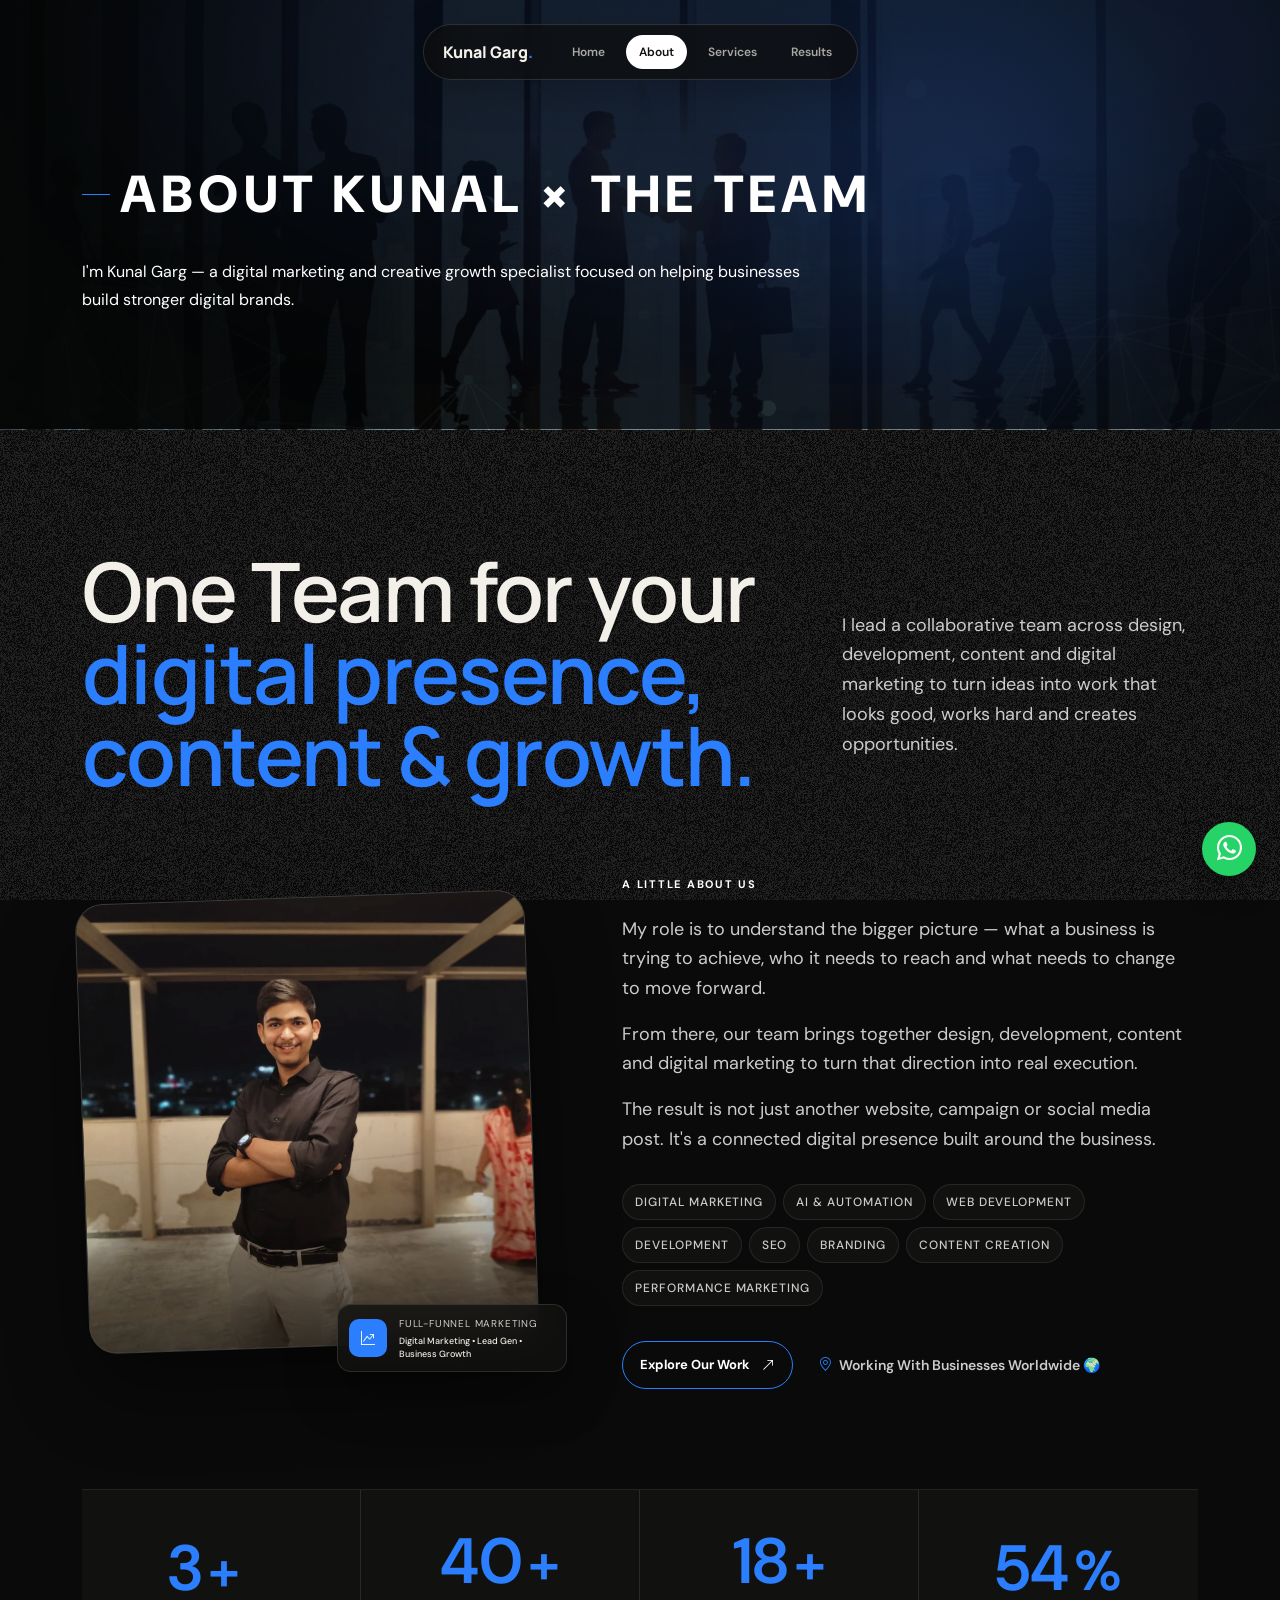
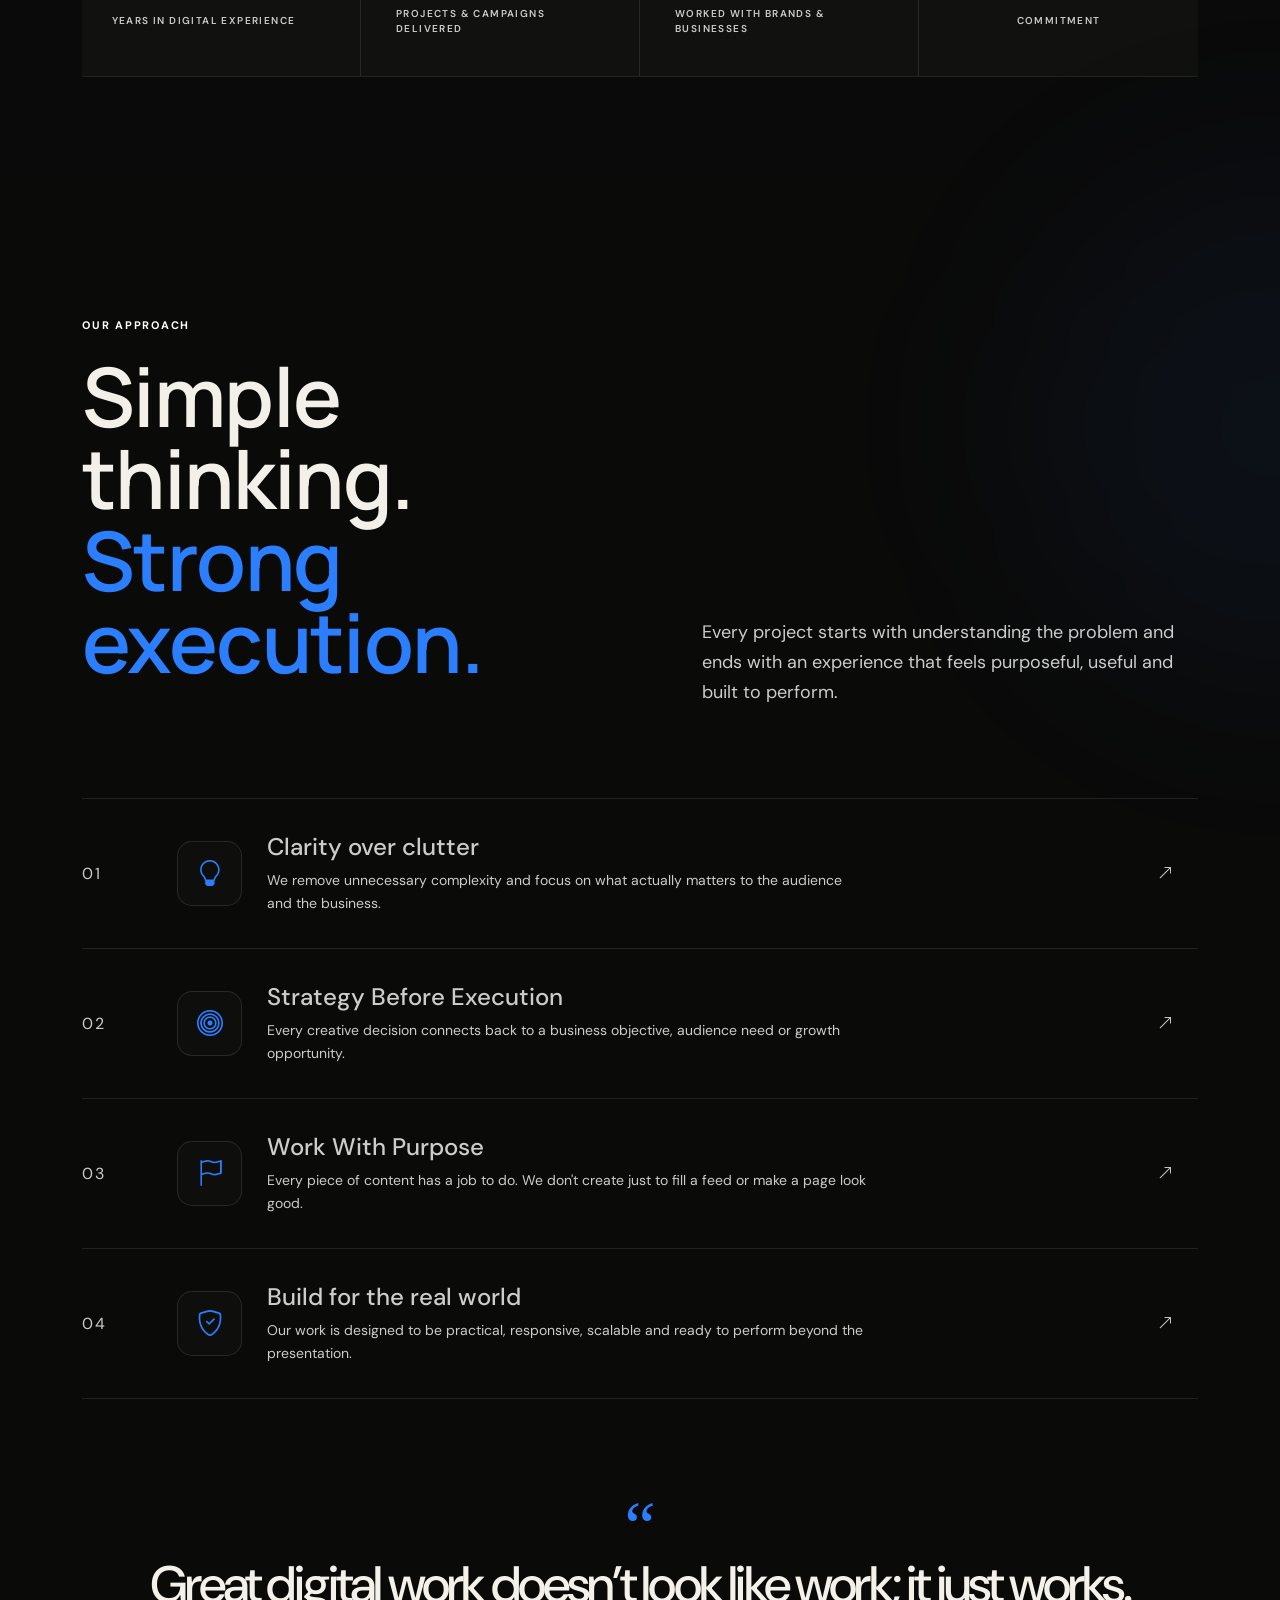
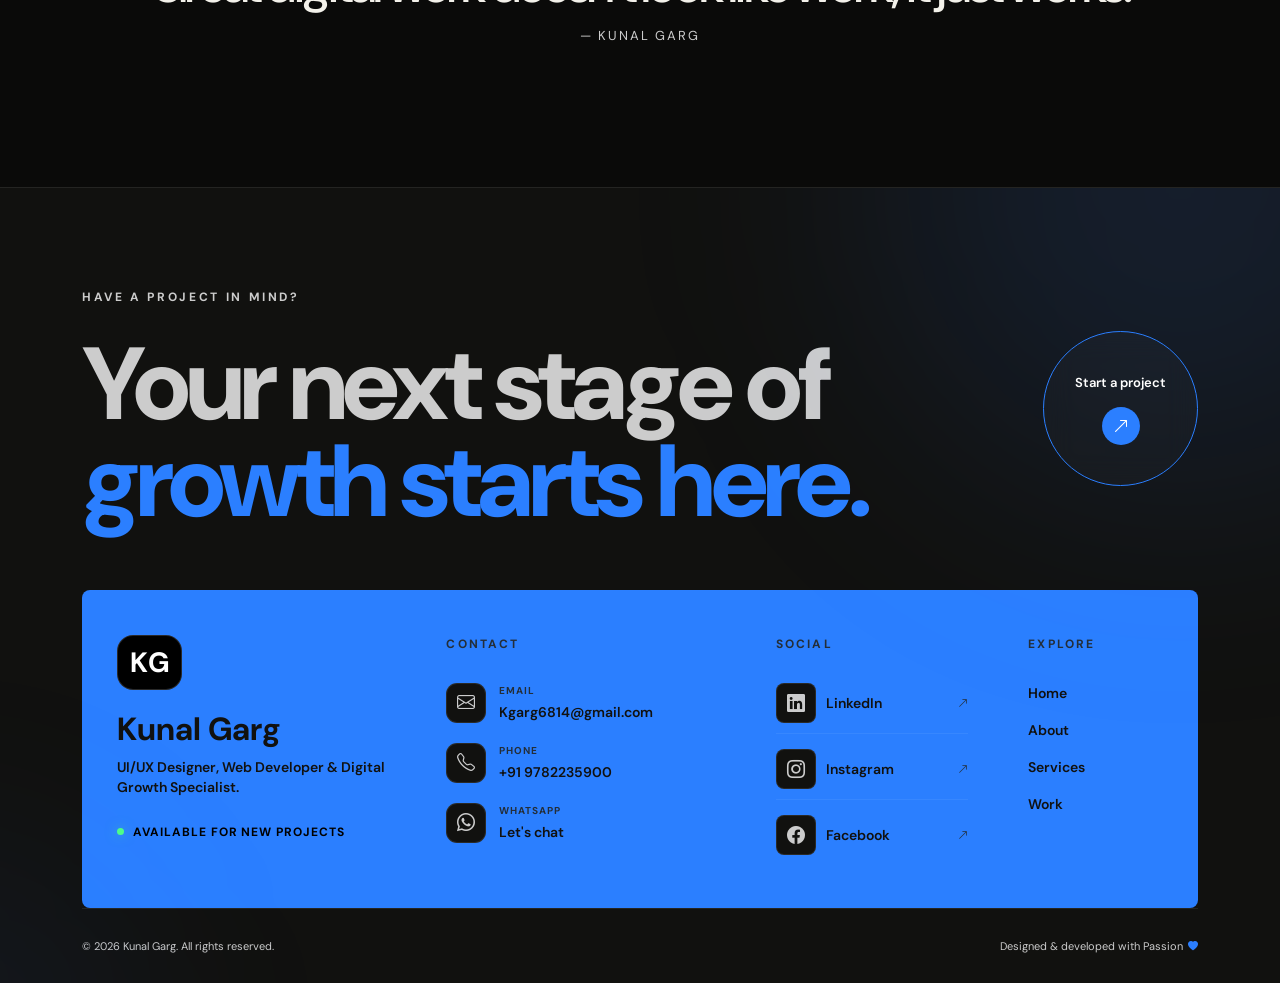
==== commit b3917be6: "responsive code updated" ====
--- a/about.html
+++ b/about.html
@@ -43,7 +43,8 @@
             ABOUT KUNAL × THE TEAM
           </div>
           <p class="reveal delay-3">
-            I'm Kunal Garg — a digital marketing and creative growth specialist focused on helping businesses build stronger digital brands.
+            I'm Kunal Garg — a digital marketing and creative growth specialist focused on helping businesses build
+            stronger digital brands.
           </p>
         </div>
       </div>
@@ -55,13 +56,14 @@
         <div class="row">
           <div class="col-md-8">
             <h1 class="display reveal delay-3">
-             One Team for your <span class="highlighted_txt">digital presence, content & growth.</span>
+              One Team for your <span class="highlighted_txt">digital presence, content & growth.</span>
             </h1>
           </div>
           <div class="col-md-4 align-content-center">
-              <p class="section-lead reveal delay-3">
-                I lead a collaborative team across design, development, content and digital marketing to turn ideas into work that looks good, works hard and creates opportunities.
-              </p>
+            <p class="section-lead reveal delay-3">
+              I lead a collaborative team across design, development, content and digital marketing to turn ideas into
+              work that looks good, works hard and creates opportunities.
+            </p>
           </div>
         </div>
         <div class="about-main-grid">
@@ -89,18 +91,21 @@
           <!-- CONTENT -->
           <div class="about-content reveal right">
             <div class="eyebrow">
-             A LITTLE ABOUT US
+              A LITTLE ABOUT US
             </div>
 
             <div class="about-description">
               <p class="section-lead">
-               My role is to understand the bigger picture — what a business is trying to achieve, who it needs to reach and what needs to change to move forward.
+                My role is to understand the bigger picture — what a business is trying to achieve, who it needs to
+                reach and what needs to change to move forward.
               </p>
               <p class="section-lead">
-               From there, our team brings together design, development, content and digital marketing to turn that direction into real execution.
+                From there, our team brings together design, development, content and digital marketing to turn that
+                direction into real execution.
               </p>
               <p class="section-lead">
-              The result is not just another website, campaign or social media post. It's a connected digital presence built around the business.
+                The result is not just another website, campaign or social media post. It's a connected digital presence
+                built around the business.
               </p>
             </div>
 
@@ -120,7 +125,7 @@
             <!-- CTA -->
             <div class="about-actions">
               <a href="#work" class="outline-btn">
-               Explore Our Work
+                Explore Our Work
                 <i class="bi bi-arrow-up-right"></i>
               </a>
               <span class="about-location">
@@ -171,7 +176,7 @@
               <span class="stat-plus">+</span>
             </div>
             <span class="stat-label">
-               WORKED WITH BRANDS & BUSINESSES
+              WORKED WITH BRANDS & BUSINESSES
             </span>
           </div>
 
@@ -212,7 +217,8 @@
             </h2>
           </div>
           <p class="section-lead reveal delay-1">
-           Every project starts with understanding the problem and ends with an experience that feels purposeful, useful and built to perform.
+            Every project starts with understanding the problem and ends with an experience that feels purposeful,
+            useful and built to perform.
           </p>
         </div>
 
@@ -262,7 +268,7 @@
             <div class="approach-content">
 
               <h3>
-               Strategy Before Execution
+                Strategy Before Execution
               </h3>
 
               <p>
@@ -297,7 +303,7 @@
               </h3>
 
               <p>
-              Every piece of content has a job to do. We don't create just to fill a feed or make a page look good.
+                Every piece of content has a job to do. We don't create just to fill a feed or make a page look good.
               </p>
 
             </div>
@@ -308,7 +314,7 @@
 
           </div>
 
-         <!-- 04 -->
+          <!-- 04 -->
 
           <div class="approach-item reveal delay-2">
 
@@ -327,7 +333,7 @@
               </h3>
 
               <p>
-               Our work is designed to be practical, responsive, scalable and ready to perform beyond the presentation.
+                Our work is designed to be practical, responsive, scalable and ready to perform beyond the presentation.
               </p>
 
             </div>
@@ -348,7 +354,7 @@
           <span class="quote-mark">“</span>
 
           <p>
-           Great digital work doesn’t look like work; it just works.
+            Great digital work doesn’t look like work; it just works.
           </p>
 
           <span class="quote-caption">
@@ -539,4 +545,7 @@
     <div class="modal-inner"></div>
   </div>
   <script src="https://cdn.jsdelivr.net/npm/bootstrap@5.3.8/dist/js/bootstrap.bundle.min.js"></script>
-  <script src="assets/js/main.js"></script>+  <script src="assets/js/main.js"></script>
+</body>
+
+</html>
--- a/assets/css/style.css
+++ b/assets/css/style.css
@@ -512,7 +512,6 @@
 
 .about-photo-column {
   position: relative;
-
   padding: 20px 30px 40px 0;
 }
 
@@ -1037,11 +1036,6 @@
 ========================================================= */
 
 @media (max-width: 991px) {
-  .about-main-grid {
-    grid-template-columns: 1fr;
-    gap: 80px;
-  }
-
   .about-photo-column {
     max-width: 500px;
 
@@ -1071,266 +1065,12 @@
 
   .approach-header {
     flex-direction: column;
-
     align-items: flex-start;
-
     gap: 25px;
   }
 
 }
 
-
-/* =========================================================
-   MOBILE
-========================================================= */
-
-@media (max-width: 600px) {
-  .page_top_banner {
-    min-height: 380px;
-  }
-
-
-  .top_banner_inner {
-    padding: 80px 0 60px;
-  }
-
-
-  .top_banner_inner h1 {
-    font-size: 52px;
-  }
-
-
-  .top_banner_inner p {
-    font-size: 12px;
-  }
-
-
-  .main_section_padding {
-    padding: 85px 0 70px;
-  }
-
-
-  .about-photo-column {
-    padding-right: 15px;
-  }
-
-
-  .about-photo-card {
-    right: -5px;
-
-    bottom: 5px;
-
-    max-width: 205px;
-  }
-
-
-  .about-content h2 {
-    font-size: 43px;
-  }
-
-
-  .about-description p {
-    font-size: 12px;
-  }
-
-
-  .about-actions {
-    flex-wrap: wrap;
-  }
-
-
-  .about-stats {
-    margin-top: 80px;
-  }
-
-
-  .about-stat {
-    padding: 30px 20px;
-  }
-
-
-  .about-stat:first-child {
-    padding-left: 20px;
-  }
-
-
-  .stat-number {
-    font-size: 45px;
-  }
-
-
-  .stat-plus {
-    font-size: 20px;
-  }
-
-
-  .stat-label {
-    font-size: 7px;
-  }
-
-
-  .about-approach {
-    padding: 90px 0;
-  }
-
-
-  .approach-header {
-    margin-bottom: 50px;
-  }
-
-
-  .approach-header h2 {
-    font-size: 46px;
-  }
-
-  .approach-item {
-    grid-template-columns: 30px 48px 1fr;
-
-    gap: 12px;
-
-    min-height: 125px;
-  }
-
-
-  .approach-item:hover {
-    padding-left: 8px;
-  }
-
-
-  .approach-icon {
-    width: 45px;
-    height: 45px;
-
-    border-radius: 12px;
-
-    font-size: 15px;
-  }
-
-
-  .approach-content h3 {
-    font-size: 16px;
-  }
-
-
-  .approach-content p {
-    font-size: 9px;
-  }
-
-
-  .approach-arrow {
-    display: none;
-  }
-
-
-  .about-quote {
-    padding-top: 80px;
-  }
-
-
-  .about-quote p {
-    font-size: 35px;
-  }
-
-}
-
-/* about end */
-
-/* services page */
-
-/* .services_tab_wrap p.section-lead {
-  font-size: 13px;
-  font-weight: 300;
-  color: var(--paper);
-}
-
-.filter-tabs {
-    display: flex;
-    flex-wrap: wrap;
-    gap: 10px;
-    margin-bottom: 50px;
-    margin-top: 20px;
-}
-
-.filter-btn {
-    border: 1px solid var(--bg-soft);
-    background: var(--bg-soft);
-    color: var(--white);
-    border-radius: 999px;
-    padding: 10px 20px;
-    letter-spacing: 0.9px;
-    font: 500 14px "DM Sans";
-    cursor: pointer;
-    transition: .3s;
-}
-
-.filter-btn:hover, .filter-btn.active {
-    background: var(--accent);
-    color: var(--bg-soft);
-    border-color: var(--accent);
-}
-
-.service-grid {
-  display: grid;
-  grid-template-columns: repeat(3, 1fr);
-  gap: 10px
-}
-
-.service-card {
-  min-height: 260px;
-  border: 1px solid var(--line);
-  border-radius: 24px;
-  padding: 26px;
-  background: linear-gradient(145deg, #121211, #0d0d0c);
-  transition: .45s var(--ease);
-}
-
-.service-card:hover {
-  transform: translateY(-7px);
-  border-color: #5b5a54;
-  background: #161614
-}
-
-.service-card.is-hidden {
-  display: none
-}
-
-.service-card-top {
-  display: flex;
-  justify-content: space-between;
-  align-items: center;
-}
-
-.service-card-top span.service-number {
-  font-size: 18px;
-  color: var(--light-txt);
-}
-
-.service-icon {
-  width: 65px;
-  height: 65px;
-  border: 1px solid #34342f;
-  border-radius: 15px;
-  display: grid;
-  place-items: center;
-  color: var(--accent);
-  font-size: 28px;
-  background: #00000060;
-  backdrop-filter: blur(2px);
-}
-
-.service-card h3 {
-  font: 700 17px "Manrope";
-  letter-spacing: -.025em;
-  margin: 0 0 10px;
-  line-height: 1.15
-}
-
-.service-card p {
-  font-size: 13px;
-  line-height: 1.6;
-  color: #7e7c75;
-  margin: 0
-} */
 /* services page new */
 /* =========================================================
    SERVICES SECTION
@@ -1736,60 +1476,6 @@
   }
 
 }
-
-
-@media (max-width: 767px) {
-
-  .services-section {
-    padding: 75px 0;
-  }
-
-  .services-intro {
-    margin-bottom: 38px;
-  }
-
-  .services-intro h2 {
-    font-size: 38px;
-    letter-spacing: -1.5px;
-  }
-
-  .services-intro p {
-    font-size: 14px;
-  }
-
-  .services-tabs {
-    border-radius: 15px;
-  }
-
-  .services-tabs .nav-link {
-    padding: 10px 15px;
-    font-size: 12px;
-  }
-
-  .services-grid {
-    grid-template-columns: 1fr;
-    gap: 12px;
-  }
-
-  .service-card {
-    min-height: 285px;
-    padding: 24px;
-    border-radius: 20px;
-  }
-
-  .service-top {
-    margin-bottom: 35px;
-  }
-
-  .service-card h3 {
-    font-size: 18px;
-  }
-
-  .service-card p {
-    font-size: 13px;
-  }
-}
-
 
 @media (max-width: 420px) {
 
@@ -4137,77 +3823,3 @@
     height: 430px;
   }
 }
-
-
-@media (max-width: 767px) {
-
-  .projects-video-section,
-  .projects-gallery-section {
-    padding: 85px 0;
-  }
-
-  .projects-heading {
-    margin-bottom: 45px;
-  }
-
-  .projects-heading h2,
-  .gallery-heading h2 {
-    font-size: 48px;
-    letter-spacing: -2.5px;
-  }
-
-  .projects-heading p,
-  .gallery-heading p {
-    font-size: 13px;
-  }
-
-  .projects-video-swiper .swiper-slide {
-    width: 190px;
-    height: 340px;
-  }
-
-  .project-video-card {
-    border-radius: 17px;
-  }
-
-  .gallery-item {
-    width: 100%;
-  }
-
-  .gallery-card img,
-  .gallery-item:nth-child(3n) .gallery-card img,
-  .gallery-item:nth-child(4n) .gallery-card img {
-    height: 420px;
-  }
-
-  .projects-filter .nav {
-    gap: 6px;
-  }
-
-  .projects-filter .nav-link {
-    padding: 9px 15px;
-    font-size: 11px;
-  }
-
-}
-
-
-@media (max-width: 480px) {
-
-  .projects-heading h2,
-  .gallery-heading h2 {
-    font-size: 40px;
-  }
-
-  .projects-video-swiper .swiper-slide {
-    width: 175px;
-    height: 315px;
-  }
-
-  .gallery-card img,
-  .gallery-item:nth-child(3n) .gallery-card img,
-  .gallery-item:nth-child(4n) .gallery-card img {
-    height: 380px;
-  }
-
-}
--- a/assets/css/responsive.css
+++ b/assets/css/responsive.css
@@ -1,11 +1,6 @@
 @media (max-width: 425px) {
     .section {
         padding: 60px 0;
-    }
-
-    .section-lead {
-        font-size: 14px;
-        line-height: 1.55;
     }
 
     .process-card h3,
@@ -71,7 +66,7 @@
 
     .footer-bottom {
         flex-direction: column;
-        align-items: flex-start;
+        align-items: center;
         justify-content: center;
         gap: 15px;
         padding: 25px 0;
@@ -84,6 +79,22 @@
     .outline-btn {
         padding: 11px 15px;
         font-size: 12px;
+    }
+
+    .projects-video-swiper .swiper-slide {
+        width: 175px;
+        height: 315px;
+    }
+
+    .gallery-card img,
+    .gallery-item:nth-child(3n) .gallery-card img,
+    .gallery-item:nth-child(4n) .gallery-card img {
+        height: 220px;
+    }
+
+    .gallery-arrow {
+        width: 34px;
+        height: 34px;
     }
 
 }
@@ -305,72 +316,125 @@
         line-height: 42px;
     }
 
-
-}
-
-@media(max-width:991px) {
-    .noise {
-        opacity: .060;
-        background-size: contain;
-    }
-
-    .hero-grid {
-        grid-template-columns: 1fr;
-        gap: 45px;
-        text-align: center
-    }
-
-    .process-head h2.display {
-        margin: unset;
-    }
-
-    .hero-side.right {
-        justify-self: center
-    }
-
-    .hero-side p {
-        margin: auto
-    }
-
-    .hero-name-line {
-        justify-content: center;
-    }
-
-    .hero-portrait {
-        width: min(350px, 70vw);
-    }
-
-    .service-grid {
-        grid-template-columns: repeat(2, 1fr);
-    }
-
-    .about-grid,
-    .contact-grid,
-    .why-grid {
-        grid-template-columns: 1fr;
-        gap: 30px;
-    }
-
-    .why-grid {
-        margin-top: 20px;
-    }
-
-    .testimonial-slide {
-        grid-template-columns: 1fr;
-    }
-
-    .result-panel {
-        min-height: 230px;
-    }
-
-    .footer-grid {
-        grid-template-columns: 1fr 1fr;
-    }
-}
-
-@media (max-width: 600px) {
-
-    .hero-meta-right {
+    .top_banner_lable {
+        margin-bottom: 15px;
+        font-size: 28px;
+        line-height: 36px;
+    }
+
+    .top_banner_inner p {
+        font-size: 14px;
+    }
+
+    .section-lead {
+        font-size: 16px;
+        line-height: 1.55;
+    }
+
+    .main_section_padding {
+        padding: 60px 0 60px;
+    }
+
+    .stat-label {
+        font-size: 9px;
+    }
+
+    .stat-number {
+        font-size: 48px;
+    }
+
+    .stat-plus {
+        font-size: 32px;
+    }
+
+    .page_top_banner {
+        min-height: 380px;
+    }
+
+    .top_banner_inner {
+        padding: 80px 0 60px;
+    }
+
+
+    .top_banner_inner h1 {
+        font-size: 52px;
+    }
+
+    .about-photo-column {
+        padding-right: 10px;
+    }
+
+    .about-photo-card {
+        right: -5px;
+        bottom: 0px;
+        max-width: 240px;
+    }
+
+    .about-actions {
+        flex-wrap: wrap;
+    }
+
+    .approach-item:hover {
+        padding-left: 8px;
+    }
+
+    .approach-icon {
+        width: 45px;
+        height: 45px;
+        border-radius: 12px;
+        font-size: 15px;
+    }
+
+    .approach-arrow {
+        display: none;
+    }
+
+    .about-quote p {
+        font-size: 35px;
+    }
+
+    .about-stats {
+        margin-top: 50px;
+    }
+
+    .approach-item {
+        grid-template-columns: 20px 48px 1fr;
+        gap: 10px;
+        min-height: 175px;
+    }
+
+    .approach-header {
+        margin-bottom: 30px;
+    }
+
+    .approach-content h3 {
+        font-size: 22px;
+    }
+
+    .approach-content p {
+        font-size: 13px;
+    }
+
+    .about-quote {
+        padding-top: 60px;
+    }
+
+    .about-approach {
+        padding: 90px 0;
+    }
+
+    .about-stat {
+        padding: 30px 20px;
+        text-align: center;
+    }
+
+    .about-main-grid {
+        grid-template-columns: 1fr;
+        gap: 50px;
+        margin-top: 10px;
+    }
+
+    .hero-meta {
         display: none;
     }
 
@@ -380,8 +444,8 @@
     }
 
     .hero-copy h1 {
-        font-size: 70px;
-        line-height: .82;
+        font-size: 82px;
+        line-height: 0.95;
     }
 
     .hero-copy h1 span {
@@ -397,12 +461,12 @@
     }
 
     .hero-actions {
-        justify-content: flex-start;
+        justify-content: center;
         flex-wrap: wrap;
     }
 
     .hero-visual {
-        height: 320px;
+        height: 360px;
         margin-top: 20px;
     }
 
@@ -456,7 +520,7 @@
         font-size: 32px;
     }
 
-    .hero-stat span {
+    .hero-stat {
         text-align: center;
     }
 
@@ -464,4 +528,154 @@
         display: none;
     }
 
+    .services-section {
+        padding: 0px 0 60px;
+    }
+
+    .services-intro {
+        margin-bottom: 38px;
+    }
+
+    .services-intro h2 {
+        font-size: 38px;
+        letter-spacing: -1.5px;
+    }
+
+    .services-intro p {
+        font-size: 14px;
+    }
+
+    .services-tabs {
+        border-radius: 15px;
+    }
+
+    .services-tabs .nav-link {
+        padding: 10px 15px;
+        font-size: 12px;
+    }
+
+    .services-grid {
+        grid-template-columns: 1fr;
+        gap: 12px;
+    }
+
+    .service-card {
+        min-height: 285px;
+        padding: 24px;
+        border-radius: 20px;
+    }
+
+    .service-top {
+        margin-bottom: 35px;
+    }
+
+    .service-card h3 {
+        font-size: 22px;
+    }
+
+    .projects-video-section,
+    .projects-gallery-section {
+        padding: 60px 0;
+    }
+
+    .projects-heading {
+        margin-bottom: 45px;
+    }
+
+    .gallery-heading {
+        margin-bottom: 30px;
+    }
+
+    .projects-video-swiper .swiper-slide {
+        width: 190px;
+        height: 340px;
+    }
+
+    .project-video-card {
+        border-radius: 17px;
+    }
+
+    .gallery-item {
+        width: 100%;
+    }
+
+    .gallery-card img,
+    .gallery-item:nth-child(3n) .gallery-card img,
+    .gallery-item:nth-child(4n) .gallery-card img {
+        height: 420px;
+    }
+
+    .projects-filter .nav {
+        gap: 6px;
+    }
+
+    .projects-filter .nav-link {
+        padding: 9px 15px;
+        font-size: 11px;
+    }
+
+}
+
+@media(max-width:991px) {
+    .noise {
+        opacity: .060;
+        background-size: contain;
+    }
+
+    .new-hero {
+        padding: 60px 0 30px;
+    }
+
+    .hero-grid {
+        grid-template-columns: 1fr;
+        gap: 45px;
+        text-align: center
+    }
+
+    .process-head h2.display {
+        margin: unset;
+    }
+
+    .hero-side.right {
+        justify-self: center
+    }
+
+    .hero-side p {
+        margin: auto
+    }
+
+    .hero-name-line {
+        justify-content: center;
+    }
+
+    .hero-portrait {
+        width: min(350px, 70vw);
+    }
+
+    .service-grid {
+        grid-template-columns: repeat(2, 1fr);
+    }
+
+    .about-grid,
+    .contact-grid,
+    .why-grid {
+        grid-template-columns: 1fr;
+        gap: 30px;
+    }
+
+    .why-grid {
+        margin-top: 20px;
+    }
+
+    .testimonial-slide {
+        grid-template-columns: 1fr;
+    }
+
+    .result-panel {
+        min-height: 230px;
+    }
+
+    .footer-grid {
+        grid-template-columns: 1fr 1fr;
+    }
 }
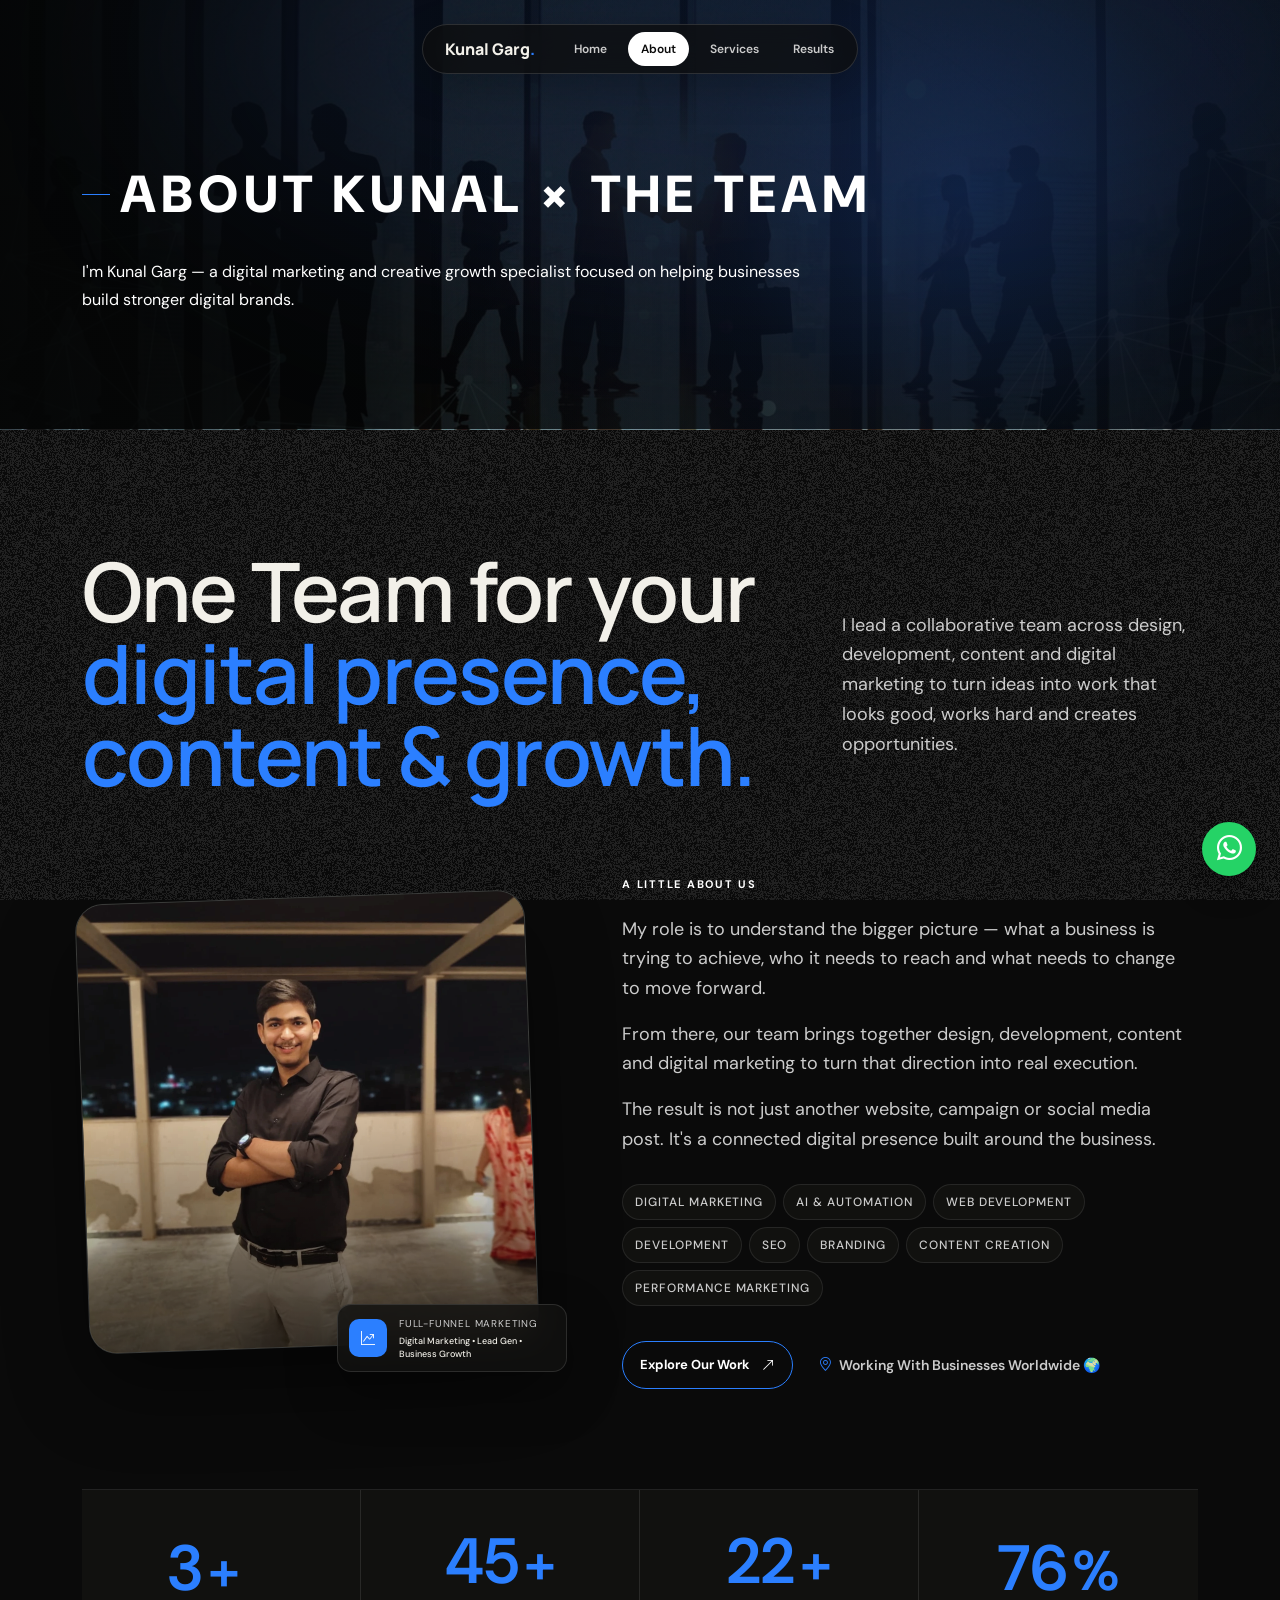
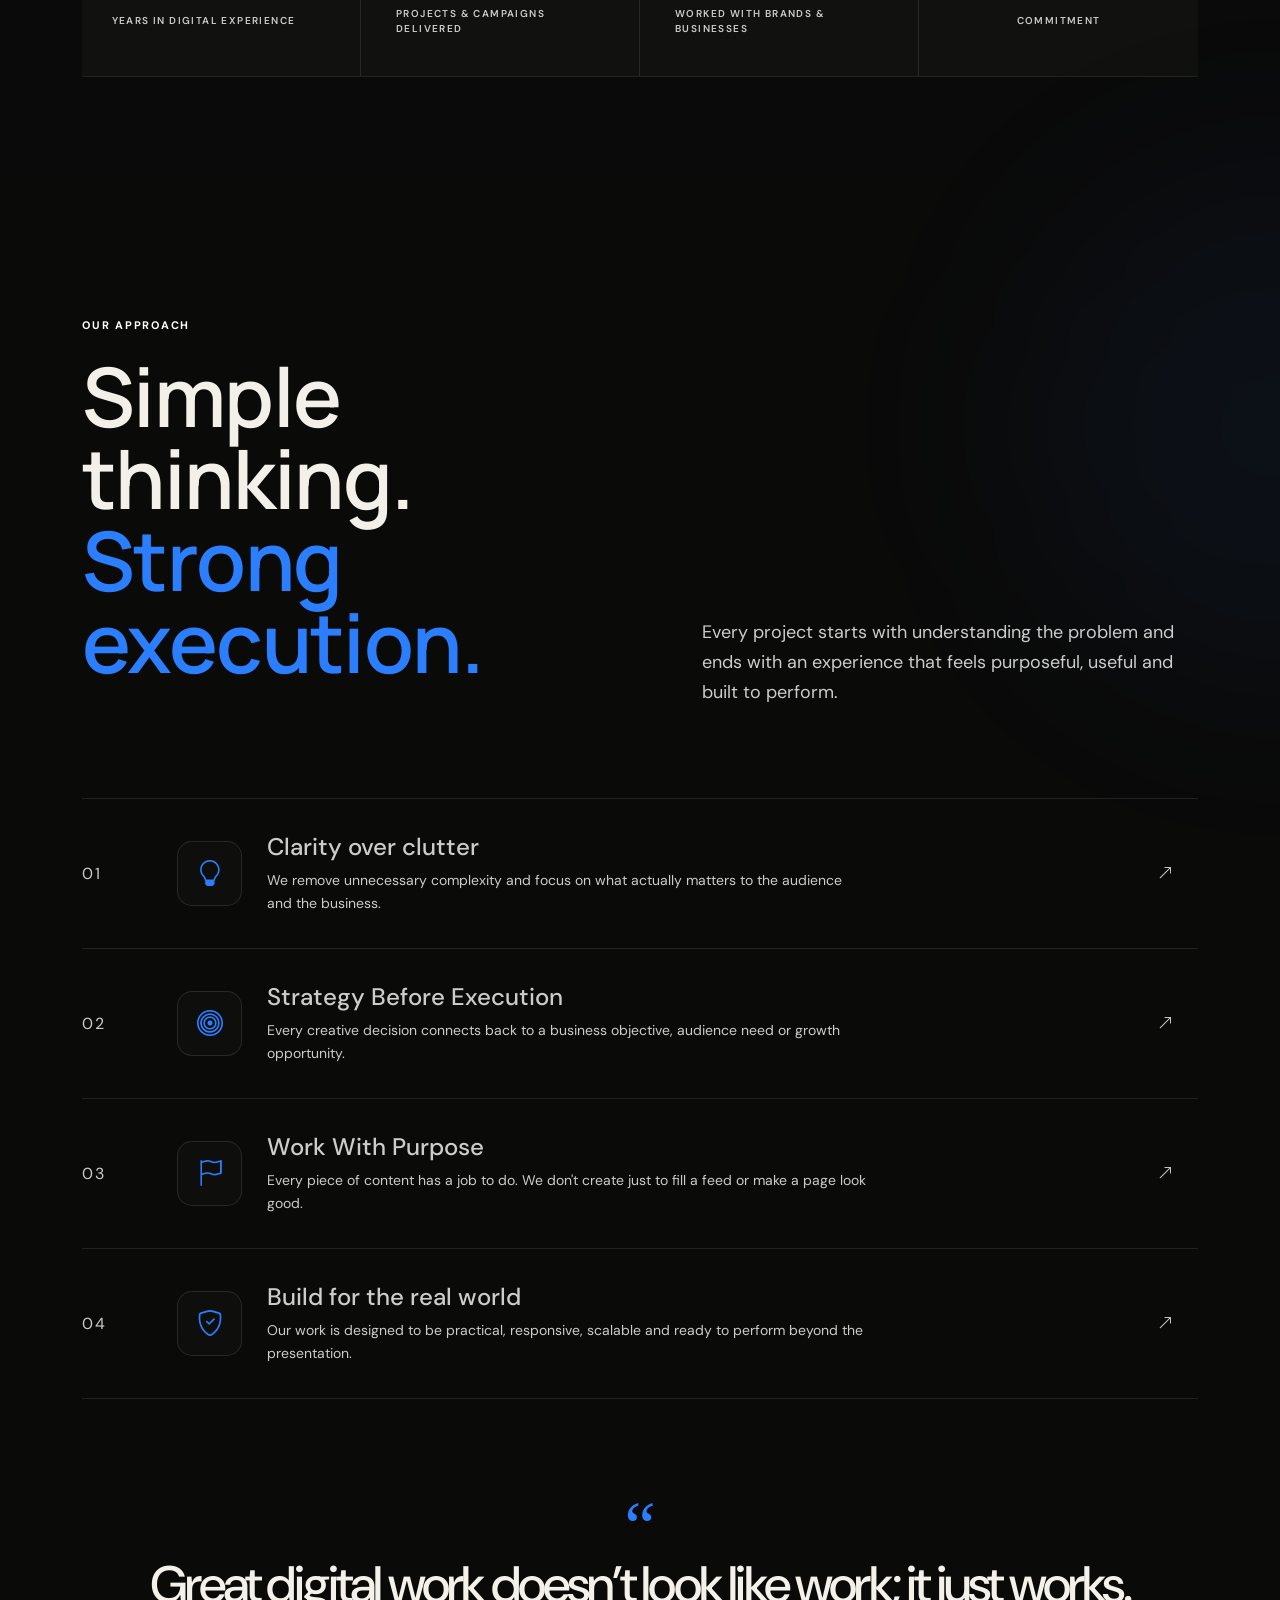
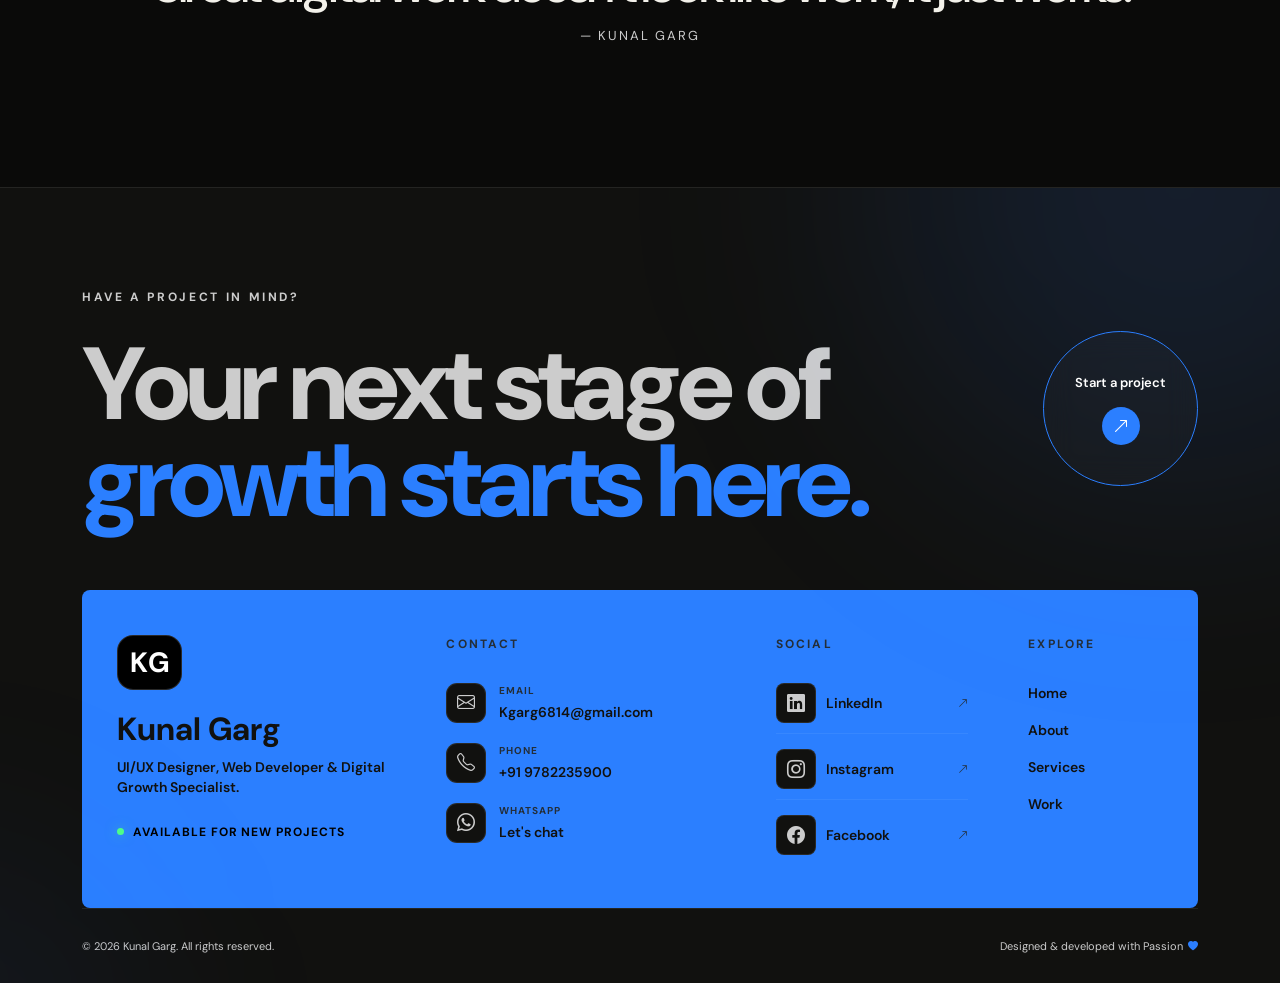
==== commit f810b3c9: "responsive mobile header code updated" ====
--- a/about.html
+++ b/about.html
@@ -15,19 +15,55 @@
 <body>
   <div class="noise"></div>
   <div class="progress"></div>
-  <header class="site-header">
-    <div class="header-shell">
-      <a href="index.html" class="brand">Kunal Garg<span>.</span></a>
-      <nav class="main-nav">
-        <a href="index.html" class="">Home</a>
-        <a href="about.html" class="active">About</a>
-        <a href="services.html" class="">Services</a>
-        <a href="projects.html" class="">Results</a>
-      </nav>
-      <a class="header-cta" href="index.html#contact">Let's Talk</a>
-      <button class="mobile-toggle" aria-label="Menu"><i></i><i></i></button>
+<header class="site-header">
+  <div class="header-shell">
+    <!-- Logo -->
+    <a href="index.html" class="brand">Kunal Garg<span>.</span></a>
+    <!-- Desktop Navigation -->
+    <nav class="main-nav">
+      <a href="index.html">Home</a>
+      <a href="about.html" class="active">About</a>
+      <a href="services.html">Services</a>
+      <a href="projects.html">Results</a>
+    </nav>
+    <!-- Mobile Toggle -->
+    <button
+      class="mobile-toggle"
+      type="button"
+      data-bs-toggle="collapse"
+      data-bs-target="#mobileMenu"
+      aria-controls="mobileMenu"
+      aria-expanded="false"
+      aria-label="Toggle navigation"
+    >
+      <span></span>
+      <span></span>
+      <span></span>
+    </button>
+  </div>
+
+  <!-- Mobile Menu -->
+  <div class="mobile-menu collapse" id="mobileMenu">
+    <div class="mobile-menu-inner">
+      <a href="index.html" class="mobile-link ">
+        <span>01</span>
+        Home
+      </a>
+      <a href="about.html" class="mobile-link active">
+        <span>02</span>
+        About
+      </a>
+      <a href="services.html" class="mobile-link">
+        <span>03</span>
+        Services
+      </a>
+      <a href="projects.html" class="mobile-link">
+        <span>04</span>
+        Results
+      </a>
     </div>
-  </header>
+  </div>
+</header>
 
   <main class="about-page">
 
--- a/assets/css/style.css
+++ b/assets/css/style.css
@@ -114,14 +114,15 @@
 }
 
 .site-header {
+  top: 24px;
   position: fixed;
-  top: 24px;
-  left: 0;
+  left: 50%;
+  transform: translateX(-50%);
+  width: 100%;
   right: 0;
   z-index: 1199;
   display: flex;
   justify-content: center;
-  pointer-events: none;
 }
 
 .header-shell {
@@ -129,7 +130,7 @@
   display: flex;
   align-items: center;
   gap: 26px;
-  padding: 10px 12px 10px 19px;
+  padding: 7px 10px 7px 22px;
   border: 1px solid rgba(255, 255, 255, .13);
   border-radius: 999px;
   background: rgba(13, 13, 13, .72);
@@ -167,14 +168,14 @@
 .main-nav {
   display: flex;
   align-items: center;
-  gap: 8px
+  gap: 8px;
 }
 
 .main-nav a {
   padding: 8px 13px;
   border-radius: 999px;
   text-decoration: none;
-  color: #aaa8a0;
+  color: var(--light-txt);
   font-size: 12px;
   font-weight: 600;
   transition: .3s;
@@ -182,24 +183,115 @@
 
 .main-nav a:hover,
 .main-nav a.active {
-  background: #fff;
-  color: #111
+  background: var(--white);
+  color: var(--bg);
 }
 
 .site-header.scrolled .main-nav a {
-  color: #111
+  color: #111;
 }
 
 .site-header.scrolled .main-nav a:hover,
 .site-header.scrolled .main-nav a.active {
   background: #111;
-  color: #fff
-}
-
-.header-cta,
+  color: #fff;
+}
+
+.main-nav a:hover:not(.active) {
+  transform: translateY(-1px);
+}
+
+/* =====================================================
+   MOBILE TOGGLE
+===================================================== */
+
 .mobile-toggle {
-  display: none
-}
+  display: none;
+  width: 44px;
+  height: 44px;
+  padding: 0;
+  border: 0;
+  outline: none;
+  background: rgba(255, 255, 255, 0.06);
+  border-radius: 50%;
+  align-items: center;
+  justify-content: center;
+  flex-direction: column;
+  gap: 5px;
+  cursor: pointer;
+}
+
+.mobile-toggle span {
+  width: 17px;
+  height: 1.5px;
+  background: var(--white);
+  border-radius: 10px;
+  transition: all 0.3s ease;
+}
+
+
+/* =====================================================
+   MOBILE MENU
+===================================================== */
+
+.mobile-menu {
+  width: min(940px, calc(100% - 40px));
+  margin: 8px auto 0;
+  background: rgba(14, 14, 14, 0.96);
+  border: 1px solid rgba(255, 255, 255, 0.12);
+  border-radius: 24px;
+  backdrop-filter: blur(25px);
+  -webkit-backdrop-filter: blur(25px);
+  overflow: hidden;
+  box-shadow:0 20px 60px rgba(0, 0, 0, 0.4);
+  position: relative;
+  z-index: 9999;
+}
+
+.mobile-menu-inner {
+  padding: 12px;
+}
+
+
+/* =====================================================
+   MOBILE LINKS
+===================================================== */
+
+.mobile-link {
+  display: flex;
+  align-items: center;
+  justify-content: space-between;
+  width: 100%;
+  padding: 10px 20px;
+  color: rgba(255, 255, 255, 0.65);
+  text-decoration: none;
+  font-size: 14px;
+  font-weight: 600;
+  border-radius: 20px;
+  transition: all 0.3s ease;
+}
+
+.mobile-link span {
+  margin-right: auto;
+  color: var(--muted);
+  font-size: 10px;
+  letter-spacing: 1px;
+}
+
+.mobile-link:hover {
+  color: var(--white);
+  background: rgba(255, 255, 255, 0.06);
+}
+
+.mobile-link.active {
+  color: var(--bg);
+  background: var(--white);
+}
+
+.mobile-link.active span {
+  color: rgba(0, 0, 0, 0.4);
+}
+
 
 .hi-switch {
   display: inline-flex;
--- a/assets/css/responsive.css
+++ b/assets/css/responsive.css
@@ -256,6 +256,35 @@
 }
 
 @media(max-width:767px) {
+    .site-header {
+        top: 10px;
+        padding: 0 10px;
+        flex-direction: column;
+    }
+
+    .mobile-menu {
+        width: calc(100% - 0px);
+        margin: 6px 0;
+    }
+
+    .header-shell {
+        min-height: 58px;
+        padding: 6px 7px 6px 18px;
+        border-radius: 50px;
+    }
+
+    .brand {
+        font-size: 18px;
+    }
+
+    .main-nav {
+        display: none;
+    }
+
+    .mobile-toggle {
+        display: flex;
+    }
+
     .process {
         padding: 30px 20px;
         border-radius: 0;
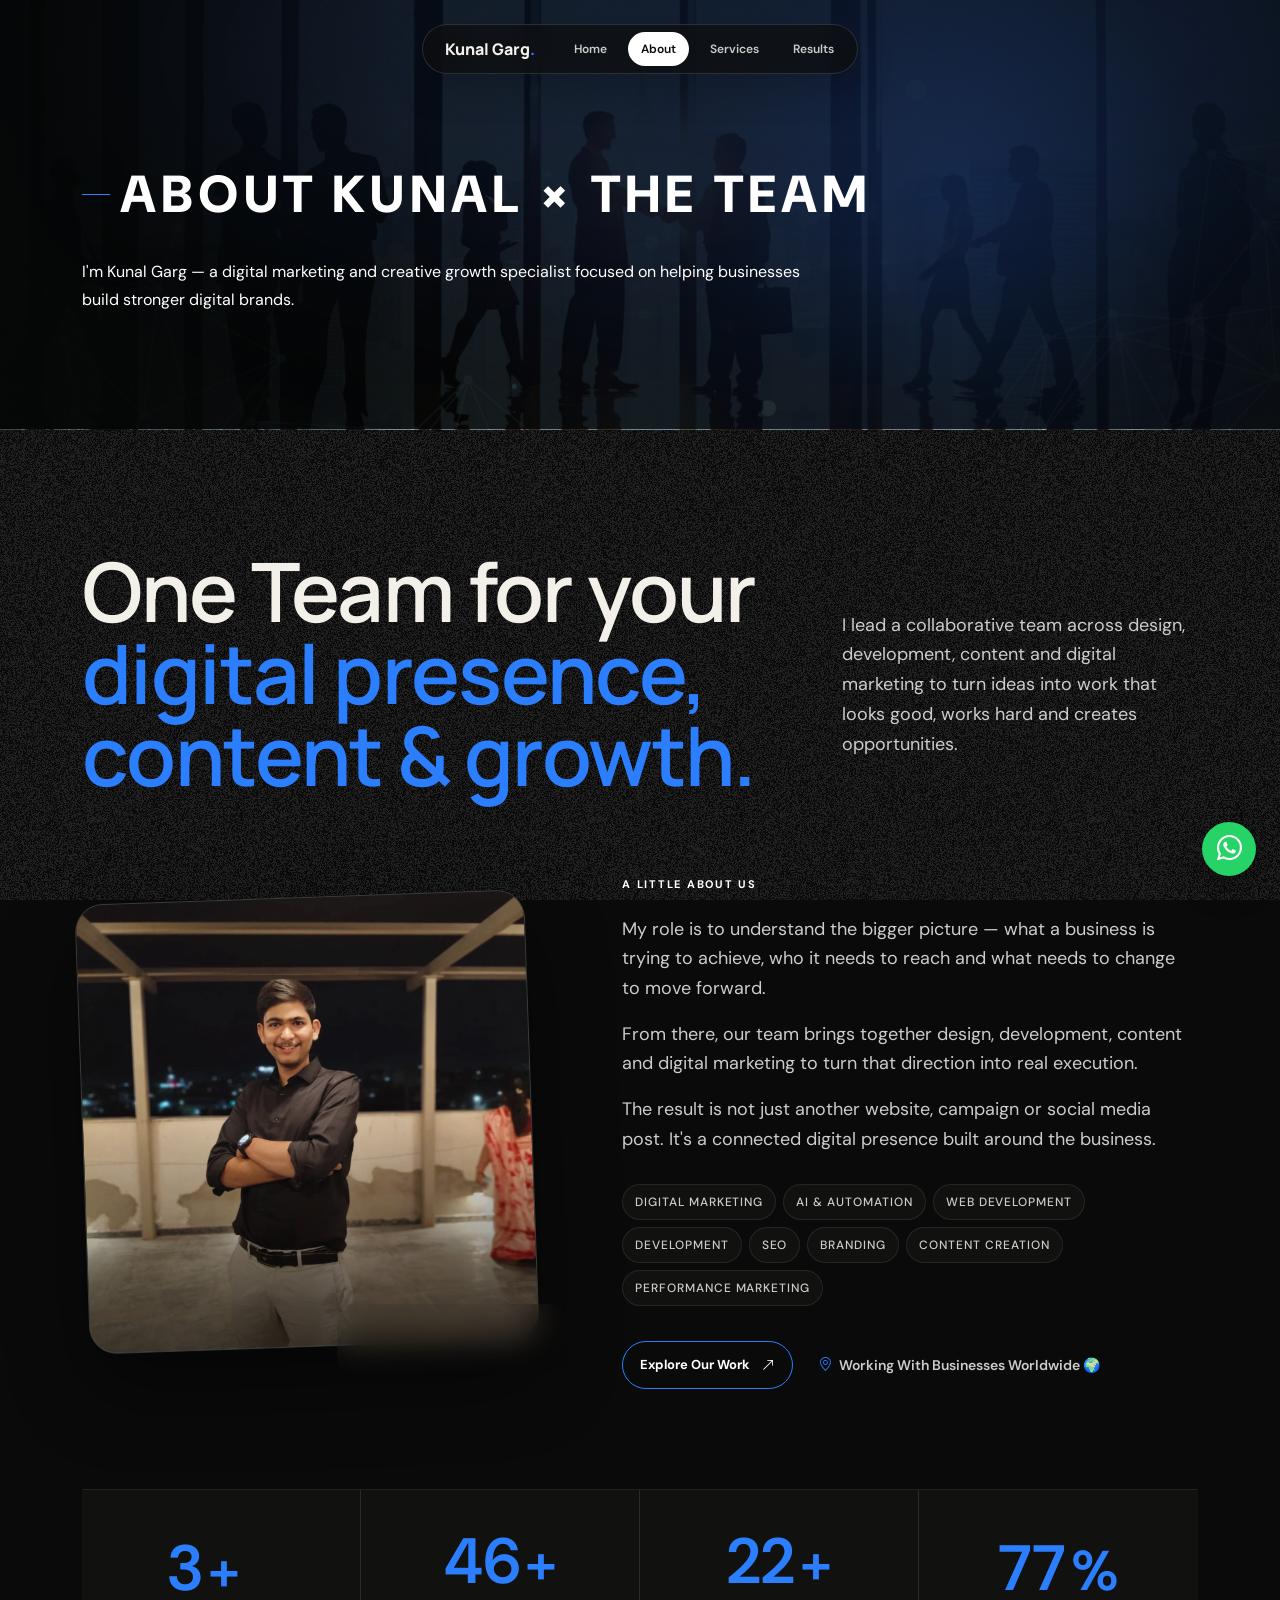
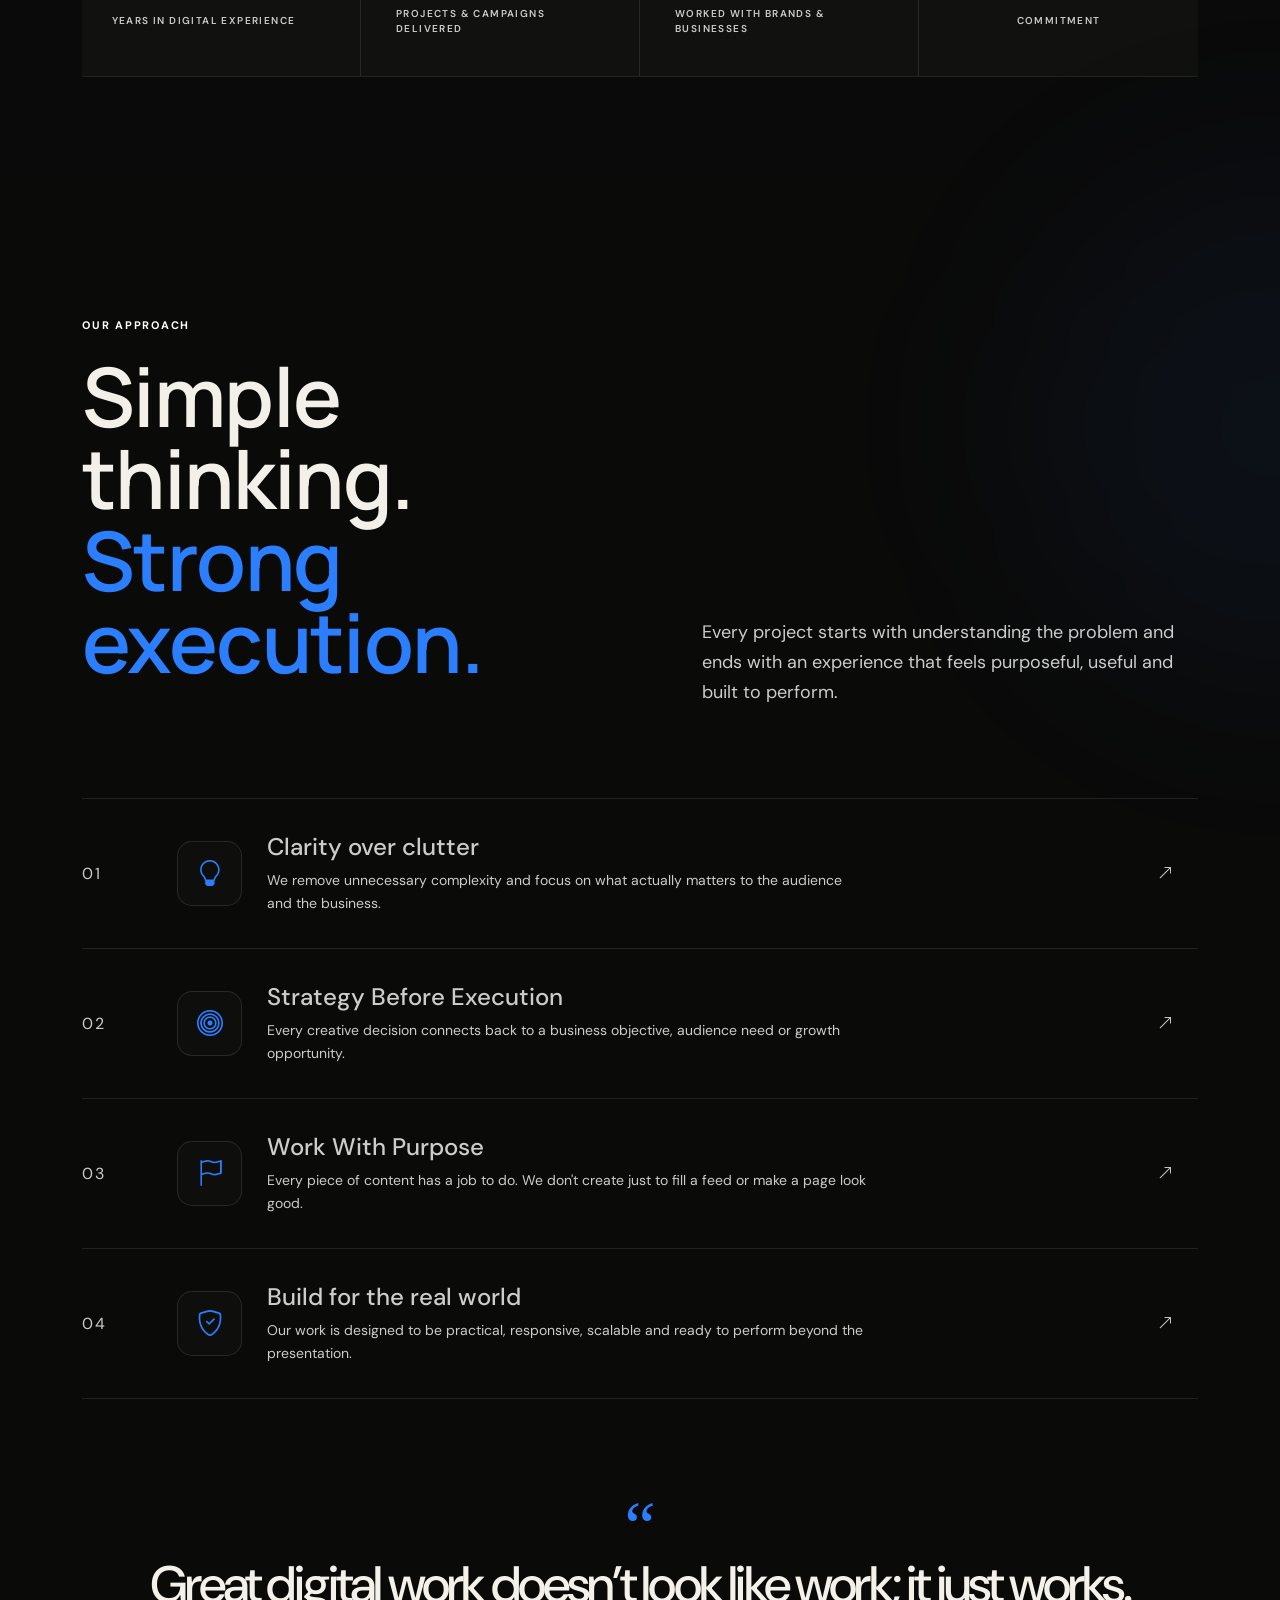
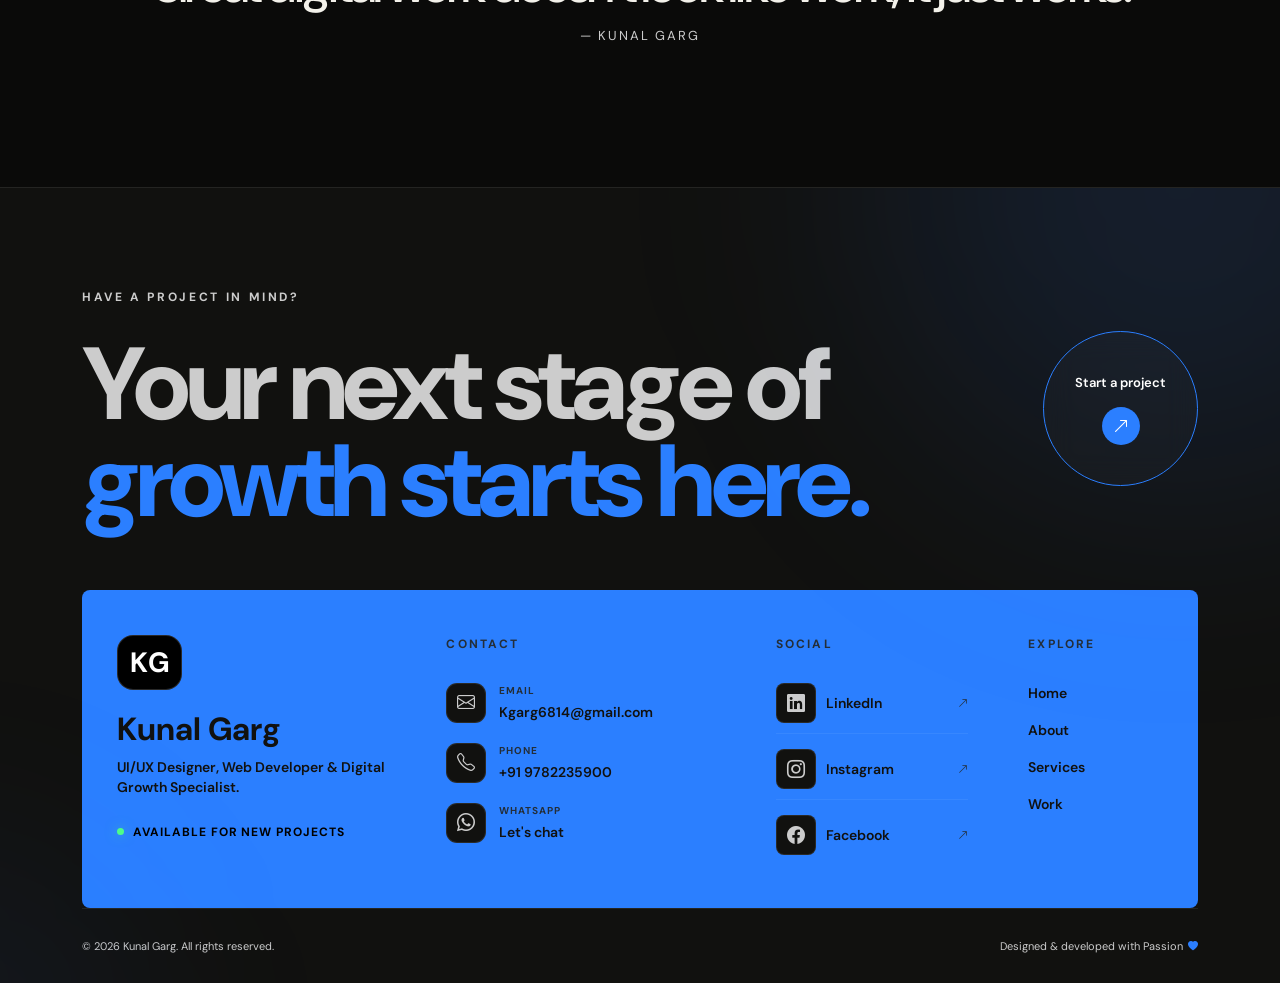
==== commit 439ece1a: "responsive mobile header code updated" ====
--- a/about.html
+++ b/about.html
@@ -396,13 +396,9 @@
           <span class="quote-caption">
             — Kunal Garg
           </span>
-
-        </div>
-
+        </div>
       </div>
-
     </section>
-
   </main>
 
   <footer class="portfolio-footer">
--- a/assets/css/style.css
+++ b/assets/css/style.css
@@ -223,13 +223,23 @@
 
 .mobile-toggle span {
   width: 17px;
-  height: 1.5px;
+  height: 1.7px;
   background: var(--white);
   border-radius: 10px;
   transition: all 0.3s ease;
 }
-
-
+.mobile-toggle[aria-expanded="true"] {
+  background: var(--accent);
+}
+.mobile-toggle[aria-expanded="true"] span{
+   background: var(--bg);
+}
+.site-header.scrolled .header-shell .mobile-toggle[aria-expanded="true"] {
+  background: var(--bg-soft);
+}
+.site-header.scrolled .header-shell .mobile-toggle[aria-expanded="true"] span{
+  background: var(--white);
+}
 /* =====================================================
    MOBILE MENU
 ===================================================== */
@@ -262,11 +272,11 @@
   align-items: center;
   justify-content: space-between;
   width: 100%;
-  padding: 10px 20px;
+  padding: 8px 15px;
   color: rgba(255, 255, 255, 0.65);
   text-decoration: none;
-  font-size: 14px;
-  font-weight: 600;
+  font-size: 13px;
+  font-weight: 500;
   border-radius: 20px;
   transition: all 0.3s ease;
 }
--- a/assets/css/responsive.css
+++ b/assets/css/responsive.css
@@ -100,25 +100,6 @@
 }
 
 @media(max-width:650px) {
-    .site-header {
-        top: 12px;
-    }
-
-    .header-shell {
-        width: calc(100% - 24px);
-        justify-content: space-between;
-        gap: 8px;
-    }
-
-    .main-nav a {
-        padding: 7px 8px;
-        font-size: 10px;
-    }
-
-    .brand {
-        font-size: 13px;
-    }
-
     .header-cta {
         display: none;
     }
@@ -256,21 +237,25 @@
 }
 
 @media(max-width:767px) {
+    main {
+        overflow: hidden;
+    }
+
     .site-header {
-        top: 10px;
+        top: 15px;
         padding: 0 10px;
         flex-direction: column;
     }
 
     .mobile-menu {
-        width: calc(100% - 0px);
+        width: 100%;
         margin: 6px 0;
     }
 
     .header-shell {
-        min-height: 58px;
         padding: 6px 7px 6px 18px;
-        border-radius: 50px;
+        width: 100%;
+        justify-content: space-between;
     }
 
     .brand {
